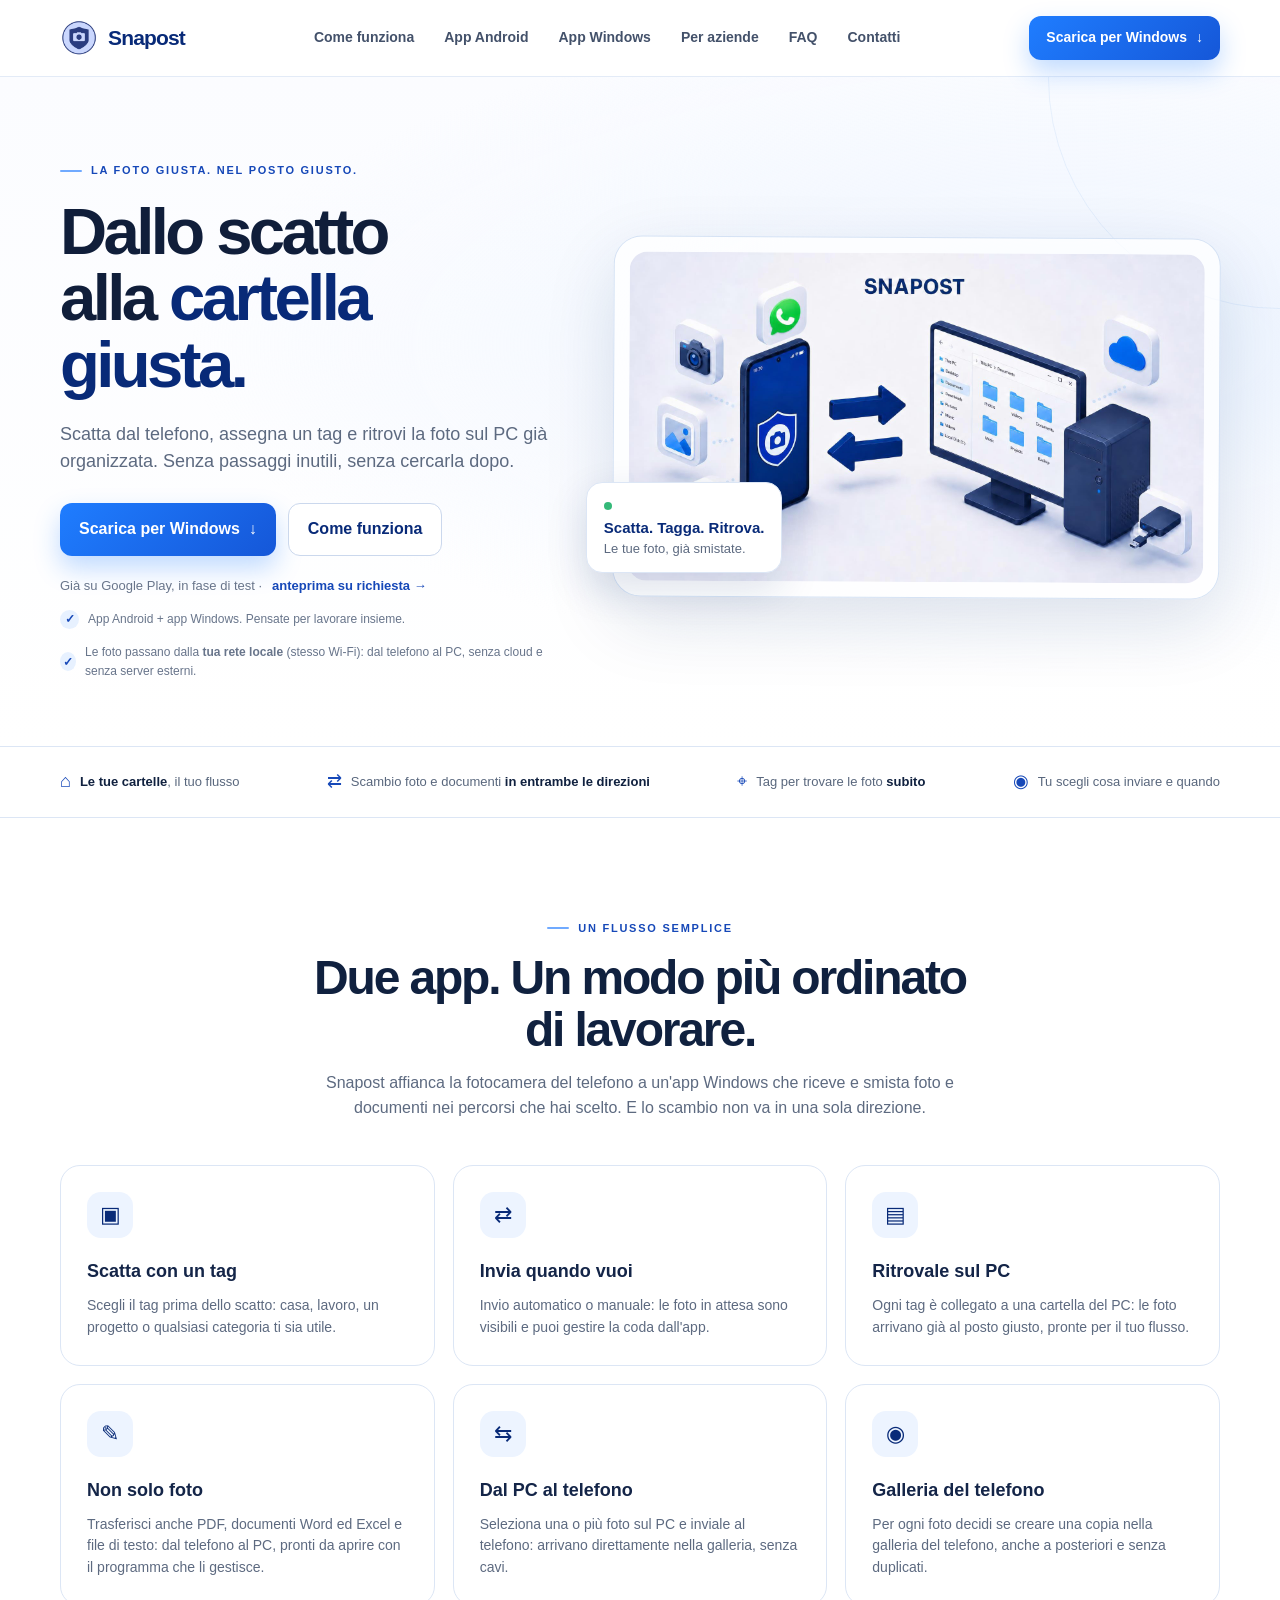
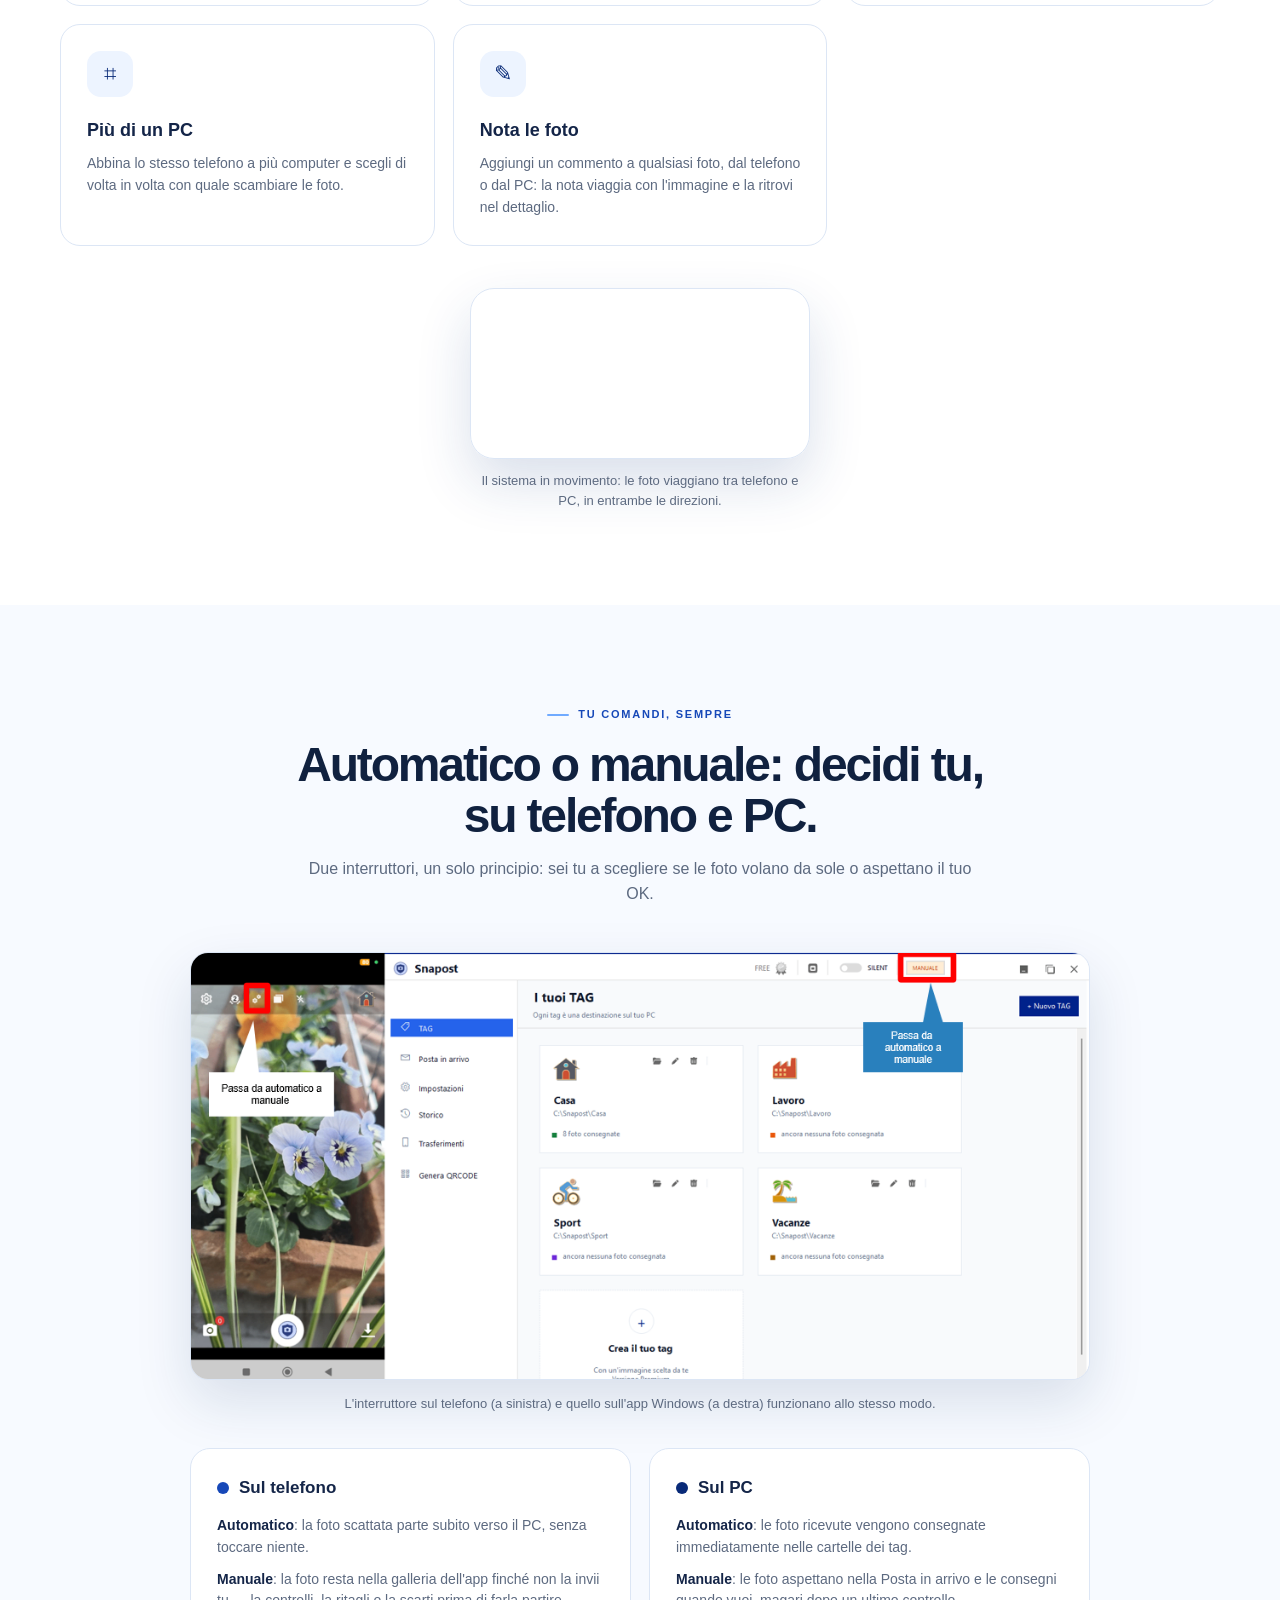
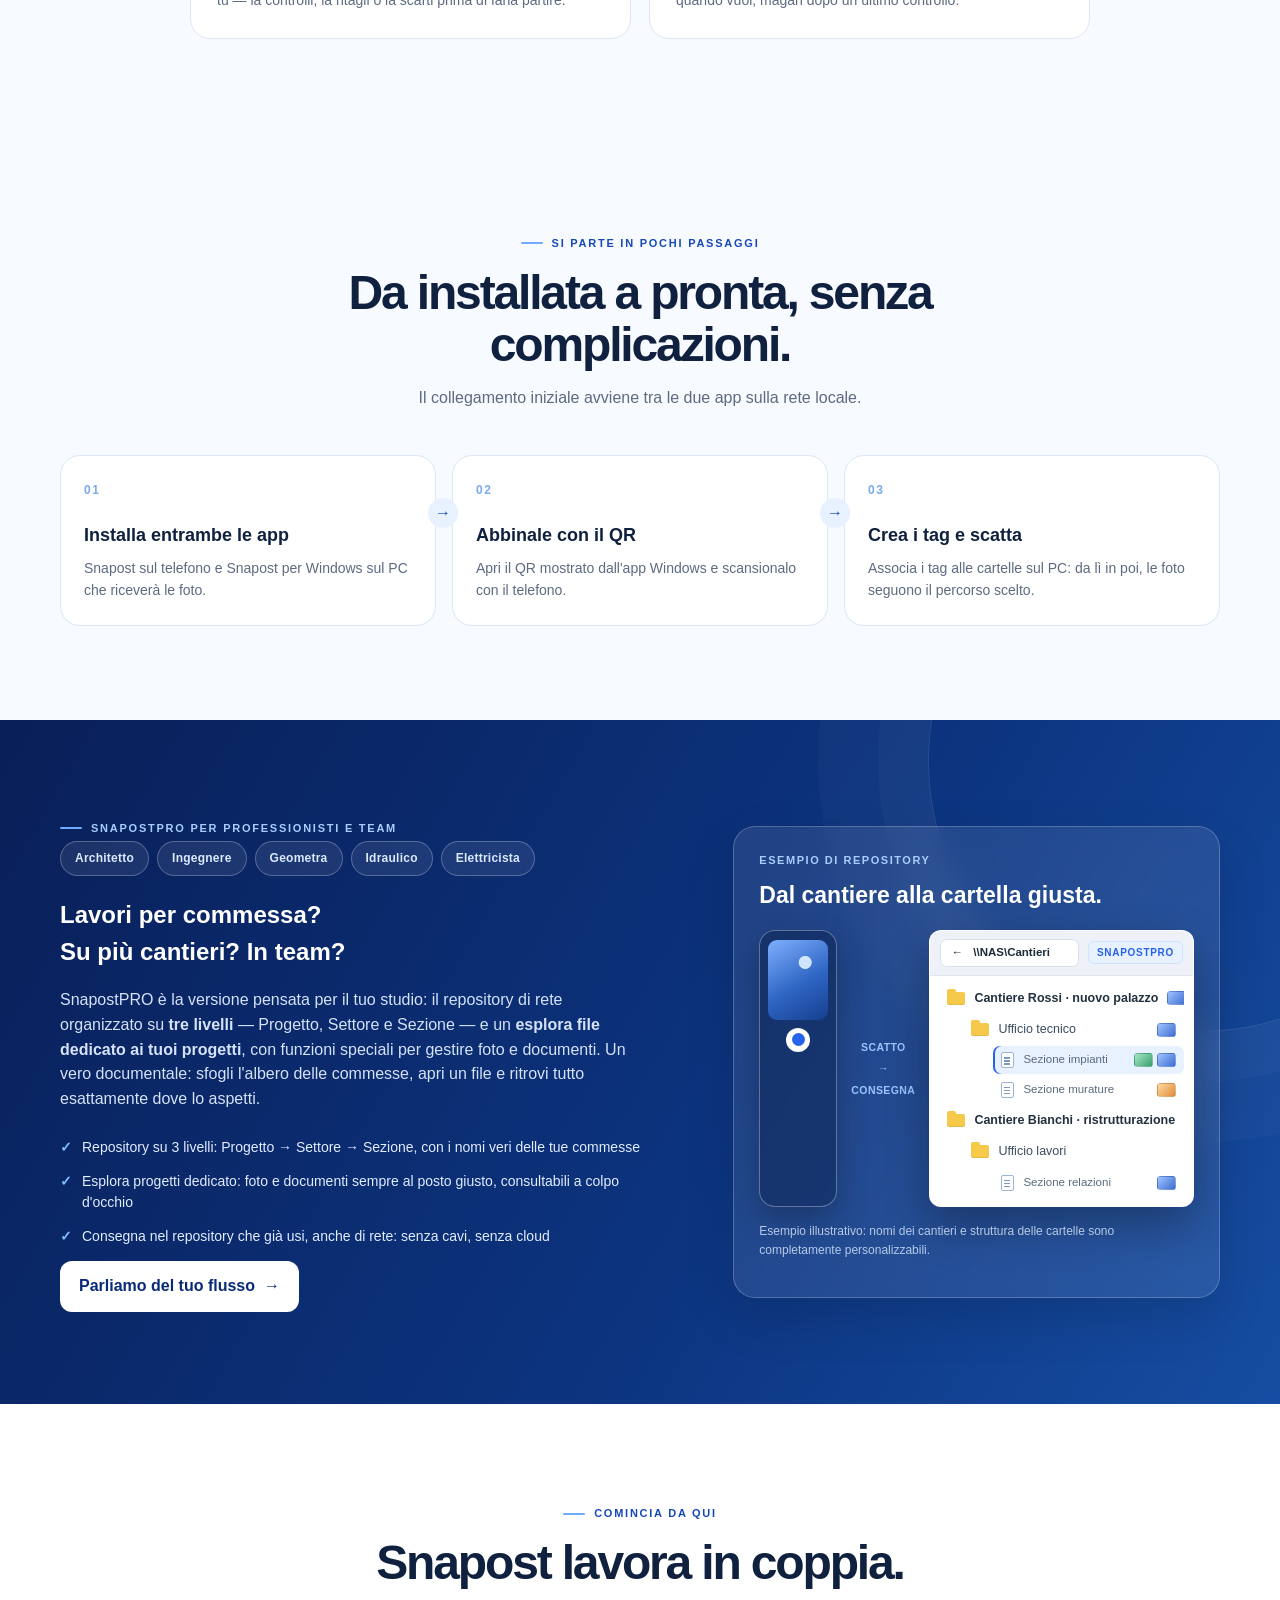
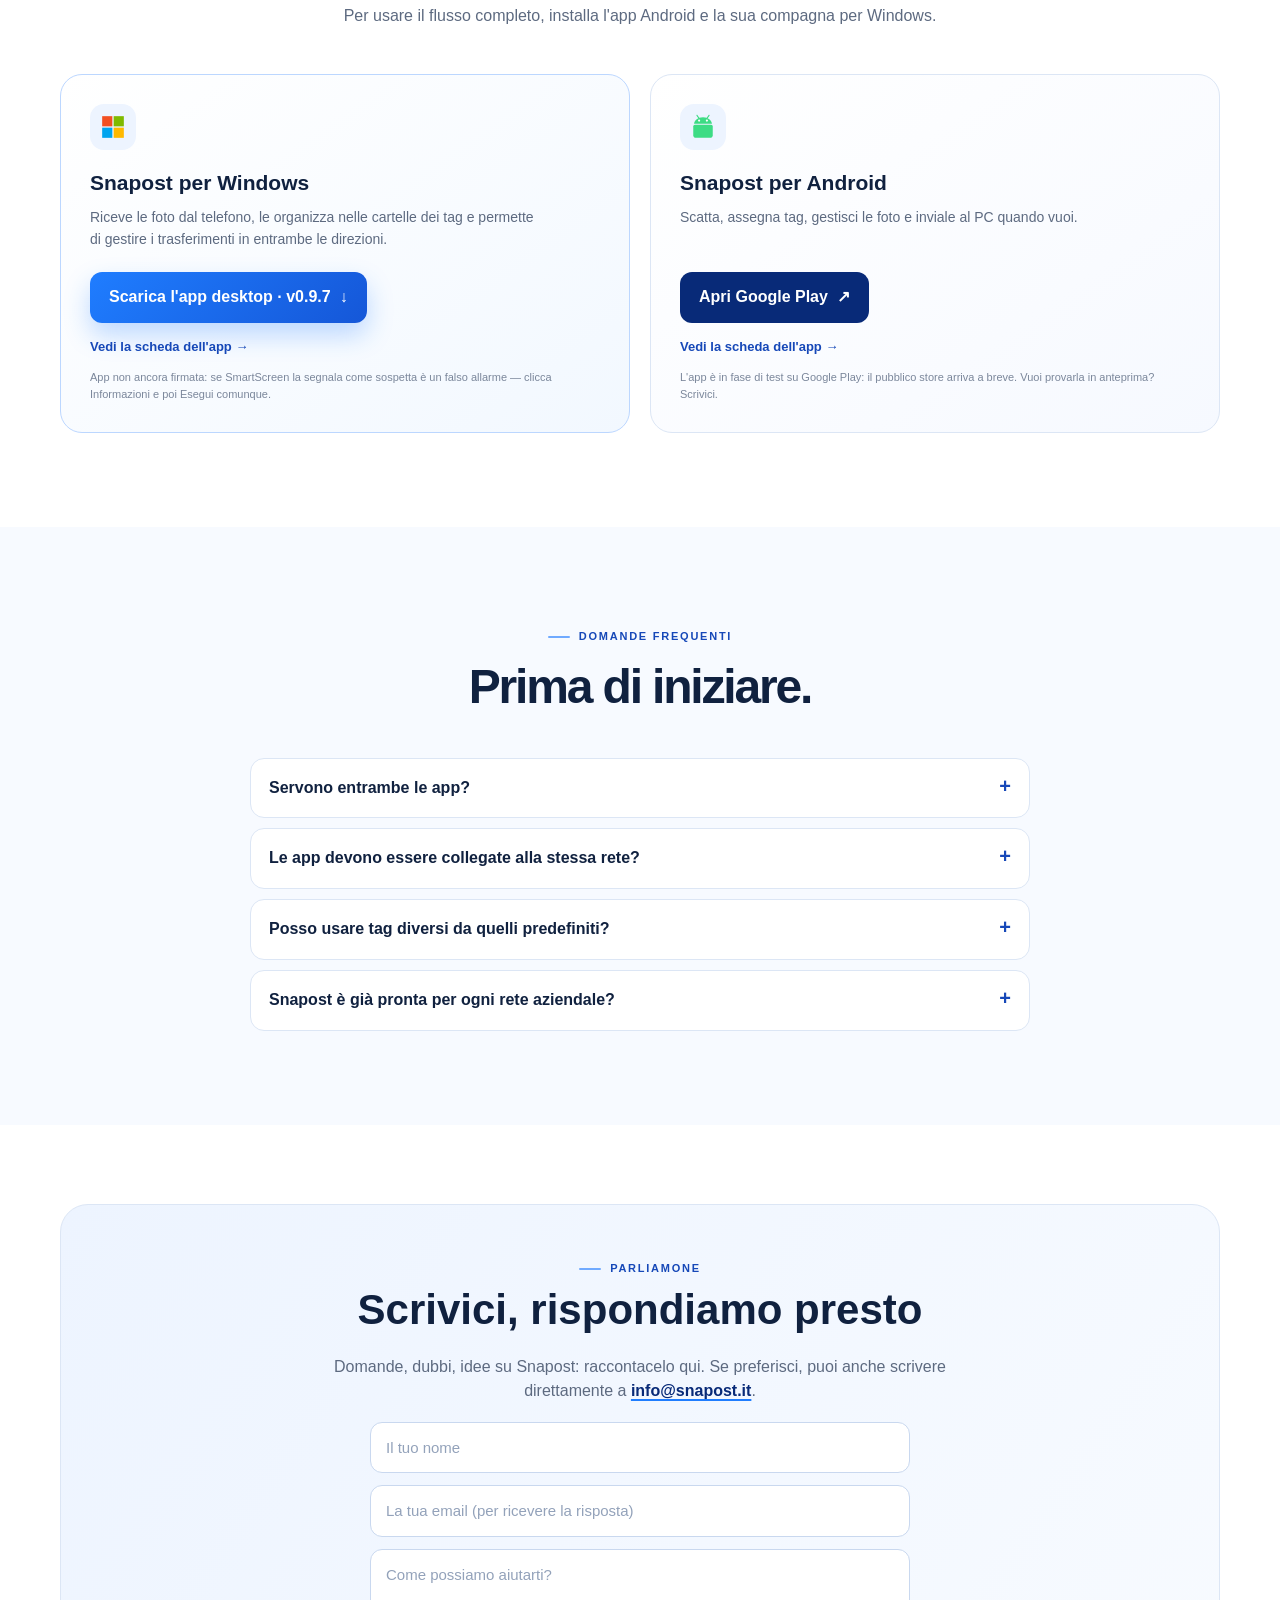
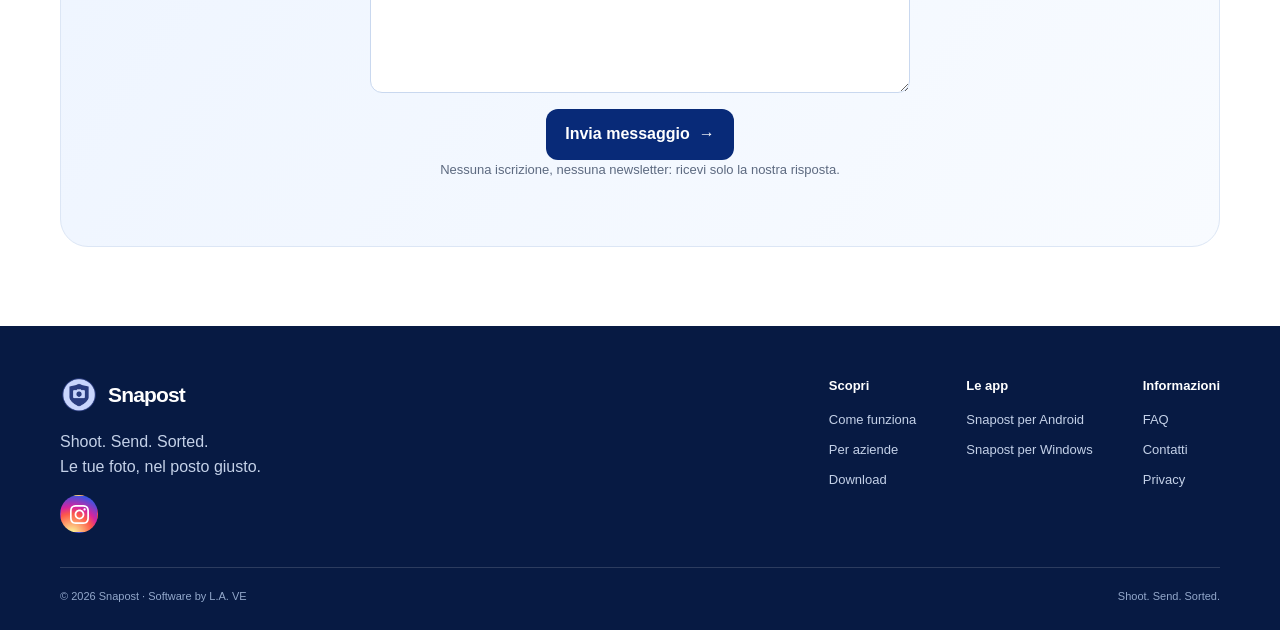
==== index.html @ 57bec5d4 "Icona Instagram con gradiente ufficiale" ====
<!doctype html>
<html lang="it">
<head>
<meta charset="utf-8">
<meta name="viewport" content="width=device-width, initial-scale=1">
<meta name="theme-color" content="#f8faff">
<meta name="description" content="Snapost: scatta dal telefono, assegna un tag e ritrovi foto e documenti sul PC già organizzati nella cartella giusta. App Android + app Windows.">
<title>Snapost — Dallo scatto alla cartella giusta</title>
<link rel="icon" href="assets/snaposticona.png">
<link rel="stylesheet" href="assets/stile.css">
</head>
<body>
<header class="topbar">
  <div class="container nav">
    <a class="brand" href="index.html" aria-label="Snapost home"><img src="assets/snaposticona.png" alt=""><span>Snapost</span></a>
    <nav class="navlinks" id="navlinks" aria-label="Navigazione principale">
      <a href="#funziona">Come funziona</a><a href="android.html">App Android</a><a href="windows.html">App Windows</a><a href="#aziende">Per aziende</a><a href="#faq">FAQ</a><a href="#contatti">Contatti</a>
    </nav>
    <a class="nav-cta btn windows" href="#download">Scarica per Windows <span aria-hidden="true">↓</span></a>
    <button class="menu-toggle" id="menuToggle" aria-label="Apri menu" aria-expanded="false">☰</button>
  </div>
</header>
<main>
<section class="hero" id="home">
  <div class="container hero-grid">
    <div class="reveal">
      <div class="eyebrow">La foto giusta. Nel posto giusto.</div>
      <h1>Dallo scatto<br>alla <span>cartella giusta.</span></h1>
      <p class="hero-copy">Scatta dal telefono, assegna un tag e ritrovi la foto sul PC già organizzata. Senza passaggi inutili, senza cercarla dopo.</p>
      <div class="hero-actions">
        <a class="btn windows" href="#download">Scarica per Windows <span aria-hidden="true">↓</span></a>
        <a class="btn secondary" href="#funziona">Come funziona</a>
      </div>
      <div class="hero-store"><span>Già su Google Play, in fase di test ·</span> <a href="#download">anteprima su richiesta →</a></div>
      <div class="hero-note"><span class="check">✓</span> App Android + app Windows. Pensate per lavorare insieme.</div>
      <div class="hero-note"><span class="check">✓</span><span>Le foto passano dalla <strong>tua rete locale</strong> (stesso Wi-Fi): dal telefono al PC, senza cloud e senza server esterni.</span></div>
    </div>
    <div class="hero-art reveal">
      <div class="art-card"><img src="assets/ecosistema.jpg" alt="Snapost collega telefono e PC per organizzare e trasferire le foto"></div>
      <div class="art-float"><span class="tiny-dot"></span><strong>Scatta. Tagga. Ritrova.</strong>Le tue foto, già smistate.</div>
    </div>
  </div>
</section>
<div class="proof"><div class="container proof-row"><div class="proof-item"><span class="proof-icon">⌂</span><span><strong>Le tue cartelle</strong>, il tuo flusso</span></div><div class="proof-item"><span class="proof-icon">⇄</span><span>Scambio foto e documenti <strong>in entrambe le direzioni</strong></span></div><div class="proof-item"><span class="proof-icon">⌖</span><span>Tag per trovare le foto <strong>subito</strong></span></div><div class="proof-item"><span class="proof-icon">◉</span><span>Tu scegli cosa inviare e quando</span></div></div></div>
<section class="section" id="funziona">
  <div class="container">
    <div class="section-head reveal"><div class="eyebrow">Un flusso semplice</div><h2>Due app. Un modo più ordinato di lavorare.</h2><p>Snapost affianca la fotocamera del telefono a un'app Windows che riceve e smista foto e documenti nei percorsi che hai scelto. E lo scambio non va in una sola direzione.</p></div>
    <div class="feature-grid">
      <article class="feature-card reveal"><div class="feature-icon">▣</div><h3>Scatta con un tag</h3><p>Scegli il tag prima dello scatto: casa, lavoro, un progetto o qualsiasi categoria ti sia utile.</p></article>
      <article class="feature-card reveal"><div class="feature-icon">⇄</div><h3>Invia quando vuoi</h3><p>Invio automatico o manuale: le foto in attesa sono visibili e puoi gestire la coda dall'app.</p></article>
      <article class="feature-card reveal"><div class="feature-icon">▤</div><h3>Ritrovale sul PC</h3><p>Ogni tag è collegato a una cartella del PC: le foto arrivano già al posto giusto, pronte per il tuo flusso.</p></article>
      <article class="feature-card reveal"><div class="feature-icon">✎</div><h3>Non solo foto</h3><p>Trasferisci anche PDF, documenti Word ed Excel e file di testo: dal telefono al PC, pronti da aprire con il programma che li gestisce.</p></article>
      <article class="feature-card reveal"><div class="feature-icon">⇆</div><h3>Dal PC al telefono</h3><p>Seleziona una o più foto sul PC e inviale al telefono: arrivano direttamente nella galleria, senza cavi.</p></article>
      <article class="feature-card reveal"><div class="feature-icon">◉</div><h3>Galleria del telefono</h3><p>Per ogni foto decidi se creare una copia nella galleria del telefono, anche a posteriori e senza duplicati.</p></article>
      <article class="feature-card reveal"><div class="feature-icon">⌗</div><h3>Più di un PC</h3><p>Abbina lo stesso telefono a più computer e scegli di volta in volta con quale scambiare le foto.</p></article>
      <article class="feature-card reveal"><div class="feature-icon">✎</div><h3>Nota le foto</h3><p>Aggiungi un commento a qualsiasi foto, dal telefono o dal PC: la nota viaggia con l'immagine e la ritrovi nel dettaglio.</p></article>
    </div>
    <figure class="eco-demo reveal">
      <video src="assets/snapost-ecosistema-demo.mp4" autoplay muted loop playsinline preload="metadata" aria-label="Il sistema Snapost in movimento: il telefono e i PC si scambiano le foto"></video>
      <figcaption>Il sistema in movimento: le foto viaggiano tra telefono e PC, in entrambe le direzioni.</figcaption>
    </figure>
  </div>
</section>
<section class="section switch-section" id="automatico-manuale">
  <div class="container">
    <div class="section-head reveal"><div class="eyebrow">Tu comandi, sempre</div><h2>Automatico o manuale: decidi tu, su telefono e PC.</h2><p>Due interruttori, un solo principio: sei tu a scegliere se le foto volano da sole o aspettano il tuo OK.</p></div>
    <figure class="switch-shot reveal">
      <img src="assets/switch-auto-manuale.png" alt="Il telefono e l'app Windows di Snapost con evidenziati gli interruttori automatico/manuale" loading="lazy">
      <figcaption>L'interruttore sul telefono (a sinistra) e quello sull'app Windows (a destra) funzionano allo stesso modo.</figcaption>
    </figure>
    <div class="switch-explain">
      <article class="switch-card reveal">
        <h3><span class="switch-dot phone"></span>Sul telefono</h3>
        <p><strong>Automatico</strong>: la foto scattata parte subito verso il PC, senza toccare niente.</p>
        <p><strong>Manuale</strong>: la foto resta nella galleria dell'app finché non la invii tu — la controlli, la ritagli o la scarti prima di farla partire.</p>
      </article>
      <article class="switch-card reveal">
        <h3><span class="switch-dot pc"></span>Sul PC</h3>
        <p><strong>Automatico</strong>: le foto ricevute vengono consegnate immediatamente nelle cartelle dei tag.</p>
        <p><strong>Manuale</strong>: le foto aspettano nella Posta in arrivo e le consegni quando vuoi, magari dopo un ultimo controllo.</p>
      </article>
    </div>
  </div>
</section>
<section class="section steps-section">
  <div class="container">
    <div class="section-head reveal"><div class="eyebrow">Si parte in pochi passaggi</div><h2>Da installata a pronta, senza complicazioni.</h2><p>Il collegamento iniziale avviene tra le due app sulla rete locale.</p></div>
    <div class="steps">
      <article class="step reveal"><h3>Installa entrambe le app</h3><p>Snapost sul telefono e Snapost per Windows sul PC che riceverà le foto.</p></article>
      <article class="step reveal"><h3>Abbinale con il QR</h3><p>Apri il QR mostrato dall'app Windows e scansionalo con il telefono.</p></article>
      <article class="step reveal"><h3>Crea i tag e scatta</h3><p>Associa i tag alle cartelle sul PC: da lì in poi, le foto seguono il percorso scelto.</p></article>
    </div>
  </div>
</section>
<section class="business" id="aziende">
  <div class="container business-grid">
    <div class="reveal">
      <div class="eyebrow">SnapostPRO per professionisti e team</div>
      <div class="prof-chips"><span>Architetto</span><span>Ingegnere</span><span>Geometra</span><span>Idraulico</span><span>Elettricista</span></div>
      <h2>Lavori per commessa?<br>Su più cantieri? In team?</h2>
      <p>SnapostPRO è la versione pensata per il tuo studio: il repository di rete organizzato su <strong>tre livelli</strong> — Progetto, Settore e Sezione — e un <strong>esplora file dedicato ai tuoi progetti</strong>, con funzioni speciali per gestire foto e documenti. Un vero documentale: sfogli l'albero delle commesse, apri un file e ritrovi tutto esattamente dove lo aspetti.</p>
      <ul class="business-points"><li>Repository su 3 livelli: Progetto → Settore → Sezione, con i nomi veri delle tue commesse</li><li>Esplora progetti dedicato: foto e documenti sempre al posto giusto, consultabili a colpo d'occhio</li><li>Consegna nel repository che già usi, anche di rete: senza cavi, senza cloud</li></ul>
      <a class="btn primary" href="#contatti">Parliamo del tuo flusso <span>→</span></a>
    </div>
    <div class="case-card reveal">
      <div class="case-label">Esempio di repository</div><h3>Dal cantiere alla cartella giusta.</h3>
      <div class="team-scene">
        <div class="scene-phone" aria-hidden="true"><div class="scene-shot"></div><div class="scene-snap"></div></div>
        <div class="scene-link" aria-hidden="true"><span>scatto</span>→<span>consegna</span></div>
        <div class="tree">
          <div class="tree-head"><span class="crumb">←&nbsp;&nbsp;<b>\\NAS\Cantieri</b></span><span class="snap-badge">SnapostPRO</span></div>
          <div class="tree-body">
            <div class="tree-row lvl1"><i class="folder"></i>Cantiere Rossi · nuovo palazzo<span class="meta"><i class="thumb"></i><i class="thumb t2"></i></span></div>
            <div class="tree-row lvl2"><i class="folder"></i>Ufficio tecnico<span class="meta"><i class="thumb"></i></span></div>
            <div class="tree-row lvl3 sel"><i class="docfile"></i>Sezione impianti<span class="meta"><i class="thumb t3"></i><i class="thumb"></i></span></div>
            <div class="tree-row lvl3"><i class="docfile"></i>Sezione murature<span class="meta"><i class="thumb t2"></i></span></div>
            <div class="tree-row lvl1"><i class="folder"></i>Cantiere Bianchi · ristrutturazione<span class="meta"><i class="thumb t2"></i></span></div>
            <div class="tree-row lvl2"><i class="folder"></i>Ufficio lavori<span class="meta"></span></div>
            <div class="tree-row lvl3"><i class="docfile"></i>Sezione relazioni<span class="meta"><i class="thumb"></i></span></div>
          </div>
        </div>
      </div>
      <p class="note-small">Esempio illustrativo: nomi dei cantieri e struttura delle cartelle sono completamente personalizzabili.</p>
    </div>
  </div>
</section>
<section class="section" id="download">
  <div class="container">
    <div class="section-head reveal"><div class="eyebrow">Comincia da qui</div><h2>Snapost lavora in coppia.</h2><p>Per usare il flusso completo, installa l'app Android e la sua compagna per Windows.</p></div>
    <div class="download-grid">
      <article class="download-card win reveal"><div class="feature-icon" aria-hidden="true"><svg width="26" height="26" viewBox="0 0 24 24"><rect x="2" y="2" width="9.4" height="9.4" fill="#F25022"/><rect x="12.6" y="2" width="9.4" height="9.4" fill="#7FBA00"/><rect x="2" y="12.6" width="9.4" height="9.4" fill="#00A4EF"/><rect x="12.6" y="12.6" width="9.4" height="9.4" fill="#FFB900"/></svg></div><h3>Snapost per Windows</h3><p>Riceve le foto dal telefono, le organizza nelle cartelle dei tag e permette di gestire i trasferimenti in entrambe le direzioni.</p><a class="btn windows" href="download/Snapost_Setup_0.9.7.exe" download>Scarica l'app desktop · v0.9.7 <span aria-hidden="true">↓</span></a><a class="more-link" href="windows.html">Vedi la scheda dell'app →</a><small>App non ancora firmata: se SmartScreen la segnala come sospetta è un falso allarme — clicca Informazioni e poi Esegui comunque.</small></article>
      <article class="download-card reveal"><div class="feature-icon" aria-hidden="true"><svg width="26" height="26" viewBox="0 0 24 24" fill="#3DDC84"><path d="M7.7 3.9 6 1.6c-.2-.2-.1-.5.1-.7.2-.2.5-.1.7.1l1.8 2.4c1-.3 2.1-.5 3.4-.5s2.4.2 3.4.5L17.2 1c.2-.2.5-.3.7-.1.2.2.3.5.1.7l-1.7 2.3c2.2 1.1 3.7 3 4 5.1H3.7c.3-2.1 1.8-4 4-5.1z"/><circle cx="8.4" cy="6.1" r="1" fill="#fff"/><circle cx="15.6" cy="6.1" r="1" fill="#fff"/><path d="M3 11.5c0-.8.7-1.5 1.5-1.5h15c.8 0 1.5.7 1.5 1.5v8c0 1.4-1.1 2.5-2.5 2.5h-13C4.1 22 3 20.9 3 19.5z"/></svg></div><h3>Snapost per Android</h3><p>Scatta, assegna tag, gestisci le foto e inviale al PC quando vuoi.</p><a class="btn primary" href="android.html#download">Apri Google Play <span aria-hidden="true">↗</span></a><a class="more-link" href="android.html">Vedi la scheda dell'app →</a><small>L'app è in fase di test su Google Play: il pubblico store arriva a breve. Vuoi provarla in anteprima? <a href="mailto:info@snapost.it?subject=Anteprima%20Snapost%20Android">Scrivici</a>.</small></article>
    </div>
  </div>
</section>
<section class="section faq" id="faq">
  <div class="container"><div class="section-head reveal"><div class="eyebrow">Domande frequenti</div><h2>Prima di iniziare.</h2></div>
    <div class="faq-list">
      <details class="faq-item reveal"><summary>Servono entrambe le app?</summary><p>Sì. L'app Windows è il punto di partenza di tutto: è lì che crei i tag, li associ alle cartelle e generi il QR per abbinare il telefono. L'app Android scatta e invia; l'app Windows riceve le foto e le smista nelle cartelle associate ai tag.</p></details>
      <details class="faq-item reveal"><summary>Le app devono essere collegate alla stessa rete?</summary><p>Il collegamento e il trasferimento standard avvengono sulla rete locale. Il PC deve essere acceso e l'app desktop avviata per ricevere le foto.</p></details>
      <details class="faq-item reveal"><summary>Posso usare tag diversi da quelli predefiniti?</summary><p>Sì. I tag rappresentano le categorie e le destinazioni che ti sono utili: crei quelli che vuoi, con nome, icona e cartella a scelta. Snapost è freemium: la versione gratuita include 4 tag; passando a Premium (4,99 €, acquisto unico) ne crei quanti ne vuoi.</p></details>
      <details class="faq-item reveal"><summary>Snapost è già pronta per ogni rete aziendale?</summary><p>La compatibilità dipende dalla configurazione della rete e dalle policy IT: per un uso aziendale conviene verificare prima il contesto e i requisiti. In uscita SnapostPRO, configurabile su NAS per le aziende, con struttura multilivello e un'app di navigazione documentale dedicata.</p></details>
    </div>
  </div>
</section>
<section class="final-cta" id="contatti"><div class="container"><div class="final-box reveal"><div class="eyebrow">Parliamone</div><h2>Scrivici, rispondiamo presto</h2><p>Domande, dubbi, idee su Snapost: raccontacelo qui. Se preferisci, puoi anche scrivere direttamente a <a class="contact-mail-inline" href="mailto:info@snapost.it">info@snapost.it</a>.</p><form class="contact-form" action="https://formspree.io/f/mppwbywd" method="POST"><input type="text" name="nome" placeholder="Il tuo nome" required autocomplete="name"><input type="email" name="email" placeholder="La tua email (per ricevere la risposta)" required autocomplete="email"><textarea name="messaggio" rows="5" placeholder="Come possiamo aiutarti?" required></textarea><input type="hidden" name="_subject" value="Nuovo messaggio dal sito snapost.it"><input type="text" name="_gotcha" class="honeypot" tabindex="-1" autocomplete="off" aria-hidden="true"><button class="btn primary" type="submit">Invia messaggio <span>→</span></button></form><p class="form-note">Nessuna iscrizione, nessuna newsletter: ricevi solo la nostra risposta.</p></div></div></section>
</main>
<footer class="footer"><div class="container"><div class="footer-top"><div><a class="brand footer-brand" href="index.html"><img src="assets/snaposticona.png" alt=""><span>Snapost</span></a><p>Shoot. Send. Sorted.<br>Le tue foto, nel posto giusto.</p><div class="footer-social"><a class="ig" href="https://instagram.com/snapost.official" target="_blank" rel="noopener" aria-label="Instagram di Snapost"><svg viewBox="0 0 24 24" aria-hidden="true"><path d="M12 0C8.74 0 8.333.015 7.053.072 5.775.132 4.905.333 4.14.63c-.789.306-1.459.717-2.126 1.384S.935 3.35.63 4.14C.333 4.905.131 5.775.072 7.053.012 8.333 0 8.74 0 12s.015 3.667.072 4.947c.06 1.277.261 2.148.558 2.913.306.788.717 1.459 1.384 2.126.667.666 1.336 1.079 2.126 1.384.766.296 1.636.499 2.913.558C8.333 23.988 8.74 24 12 24s3.667-.015 4.947-.072c1.277-.06 2.148-.262 2.913-.558.788-.306 1.459-.718 2.126-1.384.666-.667 1.079-1.335 1.384-2.126.296-.765.499-1.636.558-2.913.06-1.28.072-1.687.072-4.947s-.015-3.667-.072-4.947c-.06-1.277-.262-2.149-.558-2.913-.306-.789-.718-1.459-1.384-2.126C21.319 1.347 20.651.935 19.86.63c-.765-.297-1.636-.499-2.913-.558C15.667.012 15.26 0 12 0zm0 2.16c3.203 0 3.585.016 4.85.071 1.17.055 1.805.249 2.227.415.562.217.96.477 1.382.896.419.42.679.819.896 1.381.164.422.36 1.057.413 2.227.057 1.266.07 1.646.07 4.85s-.015 3.585-.074 4.85c-.061 1.17-.256 1.805-.421 2.227-.224.562-.479.96-.899 1.382-.419.419-.824.679-1.38.896-.42.164-1.065.36-2.235.413-1.274.057-1.649.07-4.859.07-3.211 0-3.586-.015-4.859-.074-1.171-.061-1.816-.256-2.236-.421-.569-.224-.96-.479-1.379-.899-.421-.419-.69-.824-.9-1.38-.165-.42-.359-1.065-.42-2.235-.045-1.26-.061-1.649-.061-4.844 0-3.196.016-3.586.061-4.861.061-1.17.255-1.814.42-2.234.21-.57.479-.96.9-1.381.419-.419.81-.689 1.379-.898.42-.166 1.051-.361 2.221-.421 1.275-.045 1.65-.06 4.859-.06l.045.03zm0 3.678c-3.405 0-6.162 2.76-6.162 6.162 0 3.405 2.76 6.162 6.162 6.162 3.405 0 6.162-2.76 6.162-6.162 0-3.405-2.76-6.162-6.162-6.162zM12 16c-2.21 0-4-1.79-4-4s1.79-4 4-4 4 1.79 4 4-1.79 4-4 4zm7.846-10.405c0 .795-.646 1.44-1.44 1.44-.795 0-1.44-.646-1.44-1.44 0-.794.646-1.439 1.44-1.439.793-.001 1.44.645 1.44 1.439z"/></svg></a></div></div><div class="footer-links"><div class="footer-col"><strong>Scopri</strong><a href="#funziona">Come funziona</a><a href="#aziende">Per aziende</a><a href="#download">Download</a></div><div class="footer-col"><strong>Le app</strong><a href="android.html">Snapost per Android</a><a href="windows.html">Snapost per Windows</a></div><div class="footer-col"><strong>Informazioni</strong><a href="#faq">FAQ</a><a href="#contatti">Contatti</a><a href="privacy.html">Privacy</a></div></div></div><div class="footer-bottom"><span>© 2026 Snapost · Software by L.A. VE</span><span>Shoot. Send. Sorted.</span></div></div></footer>
<script src="assets/sito.js"></script>
</body>
</html>
---- assets/stile.css ----
:root{--navy:#082a78;--blue:#1648b8;--azure:#1f7dff;--ink:#10213f;--muted:#5d6a80;--pale:#edf4ff;--line:#dce6f5;--white:#fff;--accent:#65a8ff;--shadow:0 24px 70px rgba(14,43,103,.13);--radius:24px}
*{box-sizing:border-box}html{scroll-behavior:smooth;scroll-padding-top:88px}body{margin:0;background:#fff;color:var(--ink);font-family:Inter,"Segoe UI",Arial,sans-serif;line-height:1.55}a{color:inherit;text-decoration:none}button{font:inherit}.container{width:min(1160px,calc(100% - 48px));margin:auto}
/* ---- barra di navigazione ---- */
.topbar{position:sticky;top:0;z-index:20;background:rgba(255,255,255,.9);backdrop-filter:blur(18px);border-bottom:1px solid rgba(220,230,245,.8)}.nav{height:76px;display:flex;align-items:center;justify-content:space-between;gap:25px}.brand{display:flex;align-items:center;gap:10px;font-size:21px;font-weight:800;letter-spacing:-.04em;color:var(--navy)}.brand img{width:38px;height:38px;object-fit:contain}.navlinks{display:flex;align-items:center;gap:30px;color:#43516a;font-size:14px;font-weight:600}.navlinks a:hover{color:var(--blue)}.navlinks a.active{color:var(--blue)}
/* ---- bottoni ---- */
.nav-cta,.btn{border:0;border-radius:12px;background:var(--navy);color:white;font-weight:700;padding:13px 19px;display:inline-flex;align-items:center;justify-content:center;gap:9px;transition:transform .2s,background .2s,box-shadow .2s;cursor:pointer}.nav-cta{font-size:14px;padding:11px 17px}.nav-cta:hover,.btn.primary:hover{background:#123fa4;transform:translateY(-2px);box-shadow:0 12px 26px rgba(8,42,120,.2)}.btn.windows{background:linear-gradient(135deg,#1f7dff,#1557d8);box-shadow:0 12px 26px rgba(31,125,255,.28)}.btn.windows:hover{background:linear-gradient(135deg,#3a8dff,#1961e2);transform:translateY(-2px);box-shadow:0 16px 32px rgba(31,125,255,.38)}.btn.secondary{background:#fff;color:var(--navy);border:1px solid #cbd8ed}.btn.secondary:hover{background:var(--pale);transform:translateY(-2px)}.menu-toggle{display:none;border:1px solid var(--line);background:white;color:var(--navy);border-radius:10px;padding:9px 12px}
/* ---- home: hero ---- */
.hero{position:relative;overflow:hidden;padding:78px 0 66px;background:radial-gradient(ellipse at 83% 40%,#e9f2ff 0,rgba(237,244,255,.5) 28%,transparent 58%),linear-gradient(180deg,#fbfcff 0%,#fff 100%)}.hero:before{content:"";position:absolute;width:460px;height:460px;border:1px solid rgba(85,143,225,.1);border-radius:50%;right:-230px;top:-230px}.hero-grid{position:relative;display:grid;grid-template-columns:.91fr 1.09fr;align-items:center;gap:46px}.eyebrow{display:inline-flex;align-items:center;gap:9px;color:var(--blue);font-size:11px;letter-spacing:.16em;font-weight:800;text-transform:uppercase}.eyebrow:before{content:"";width:22px;height:2px;background:#70aaff;border-radius:2px}.hero h1{font-size:clamp(42px,5.1vw,68px);line-height:1.02;letter-spacing:-.055em;margin:19px 0 22px;color:#101e3a;font-weight:760}.hero h1 span{color:var(--navy)}.hero-copy{font-size:18px;color:var(--muted);max-width:520px;margin:0 0 27px}.hero-actions{display:flex;gap:12px;flex-wrap:wrap}.hero-store{display:flex;align-items:center;gap:10px;margin-top:20px;color:#68758b;font-size:13px}.hero-store a{color:var(--blue);font-weight:700}.hero-store a:hover{text-decoration:underline}.hero-note{display:flex;align-items:center;gap:9px;margin-top:14px;color:#68758b;font-size:12px}.check{display:grid;place-items:center;width:19px;height:19px;border-radius:50%;background:#e7f1ff;color:var(--blue);font-size:12px;font-weight:900}.hero-art{position:relative}.art-card{background:rgba(255,255,255,.74);border:1px solid rgba(206,221,243,.85);border-radius:28px;padding:15px;box-shadow:var(--shadow);transform:rotate(.3deg)}.art-card img{width:100%;display:block;border-radius:18px}.art-float{position:absolute;left:-27px;bottom:25px;background:#fff;border:1px solid var(--line);border-radius:16px;padding:13px 17px;box-shadow:0 15px 40px rgba(14,43,103,.14);font-size:13px;color:var(--muted);animation:float 5s ease-in-out infinite}.art-float strong{display:block;color:var(--navy);font-size:15px}.tiny-dot{display:inline-block;width:8px;height:8px;background:#35b979;border-radius:50%;margin-right:7px}
/* ---- home: barra prova ---- */
.proof{border-top:1px solid var(--line);border-bottom:1px solid var(--line);background:#fff}.proof-row{display:flex;justify-content:space-between;align-items:center;gap:20px;padding:21px 0;color:#59677d;font-size:13px}.proof-row strong{color:var(--ink)}.proof-item{display:flex;align-items:center;gap:9px}.proof-icon{font-size:18px;color:var(--blue)}
/* ---- sezioni ---- */
.section{padding:94px 0}.section-head{max-width:690px;margin:0 auto 45px;text-align:center}.section-head .eyebrow{justify-content:center}.section h2{font-size:clamp(32px,4vw,48px);letter-spacing:-.045em;line-height:1.08;margin:15px 0;color:#10213f}.section-head p{font-size:16px;color:var(--muted);margin:0}
/* ---- card funzioni ---- */
.feature-grid{display:grid;grid-template-columns:repeat(3,1fr);gap:18px}.feature-card{border:1px solid var(--line);border-radius:20px;padding:26px;background:#fff;transition:transform .25s,box-shadow .25s,border-color .25s}.feature-card:hover{transform:translateY(-5px);border-color:#b9d1f3;box-shadow:0 20px 44px rgba(24,65,132,.09)}.feature-icon{width:46px;height:46px;border-radius:14px;background:#edf4ff;color:var(--navy);display:grid;place-items:center;font-size:22px;margin-bottom:20px}.feature-card h3{font-size:18px;margin:0 0 9px;color:#142548}.feature-card p{color:var(--muted);font-size:14px;margin:0}.eco-demo{max-width:340px;margin:42px auto 0;text-align:center}.eco-demo video{width:100%;border-radius:24px;display:block;box-shadow:0 24px 54px rgba(24,65,132,.16);border:1px solid var(--line)}.eco-demo figcaption{font-size:13px;color:var(--muted);margin-top:12px}
/* ---- passi ---- */
.steps-section{background:#f7faff}.steps{display:grid;grid-template-columns:repeat(3,1fr);gap:16px;counter-reset:step}.step{position:relative;padding:25px 23px 24px;background:white;border:1px solid var(--line);border-radius:20px;counter-increment:step}.step:before{content:"0" counter(step);display:block;color:#7aabed;font-weight:800;font-size:12px;letter-spacing:.12em;margin-bottom:22px}.step h3{font-size:18px;margin:0 0 8px}.step p{margin:0;color:var(--muted);font-size:14px}.step:not(:last-child):after{content:"→";position:absolute;right:-23px;top:42px;z-index:2;width:30px;height:30px;display:grid;place-items:center;background:#e8f1ff;color:var(--blue);border-radius:50%;font-weight:800}
/* ---- aziende ---- */
.business{padding:92px 0;background:linear-gradient(120deg,#091f58 0%,#0c347f 58%,#164da2 100%);color:white;position:relative;overflow:hidden}.business:after{content:"";position:absolute;width:540px;height:540px;right:-190px;top:-230px;border:1px solid rgba(255,255,255,.12);border-radius:50%;box-shadow:0 0 0 50px rgba(255,255,255,.025),0 0 0 110px rgba(255,255,255,.025)}.business-grid{position:relative;z-index:1;display:grid;grid-template-columns:1fr .8fr;align-items:center;gap:65px}.business .eyebrow{color:#a8ceff}.business h2{color:white;margin:16px 0 18px}.business p{color:#d5e2f8;font-size:16px;max-width:580px}.business .btn.primary{background:#fff;color:var(--navy);margin-top:13px}.business .btn.primary:hover{background:#eaf2ff}.business-points{display:grid;gap:12px;margin:25px 0 0;padding:0;list-style:none;color:#e2ecff;font-size:14px}.business-points li{display:flex;gap:10px}.business-points li:before{content:"✓";color:#80bdff;font-weight:900}.case-card{padding:25px;border:1px solid rgba(255,255,255,.22);background:rgba(255,255,255,.09);backdrop-filter:blur(12px);border-radius:22px;box-shadow:0 20px 50px rgba(0,0,0,.13)}.case-label{font-size:11px;letter-spacing:.14em;color:#a8ceff;font-weight:800;text-transform:uppercase}.case-card h3{font-size:23px;line-height:1.2;margin:13px 0 20px}.flow{display:grid;gap:10px}.flow-row{display:flex;align-items:center;gap:12px;padding:12px;border:1px solid rgba(255,255,255,.13);border-radius:12px;background:rgba(4,21,61,.25);font-size:13px;color:#f1f6ff}.flow-row span{width:29px;height:29px;display:grid;place-items:center;border-radius:9px;background:rgba(111,174,255,.18);color:#b9d9ff;font-weight:800}.flow-arrow{text-align:center;color:#8bbcff;font-size:17px;line-height:.7}.note-small{font-size:12px!important;color:#b7c9e7!important;margin-top:15px!important}
.prof-chips{display:flex;flex-wrap:wrap;gap:8px;margin:4px 0 20px}.prof-chips span{font-size:12px;font-weight:700;letter-spacing:.02em;padding:7px 14px;border-radius:999px;border:1px solid rgba(255,255,255,.25);background:rgba(255,255,255,.08);color:#dbe9ff}
.team-scene{display:flex;gap:14px;align-items:stretch;margin-top:4px}
.scene-phone{flex:none;width:78px;border-radius:16px;border:1.5px solid rgba(255,255,255,.32);background:rgba(4,21,61,.38);padding:9px 8px;display:flex;flex-direction:column;gap:8px;align-items:center;box-shadow:0 12px 30px rgba(0,0,0,.25)}
.scene-shot{width:100%;aspect-ratio:3/4;border-radius:9px;background:radial-gradient(circle at 62% 28%,#cfe4ff 0 9%,transparent 10%),linear-gradient(150deg,#7fb0ff 0%,#2f66c4 55%,#163f8f 100%)}
.scene-snap{width:24px;height:24px;border-radius:50%;background:#fff;display:grid;place-items:center}.scene-snap:after{content:"";width:13px;height:13px;border-radius:50%;background:#2563eb}
.scene-link{flex:none;display:flex;flex-direction:column;align-items:center;justify-content:center;gap:5px;color:#9cc6ff;font-size:10.5px;font-weight:700;letter-spacing:.04em;text-transform:uppercase}
.tree{flex:1;min-width:0;border-radius:12px;background:#fff;border:1px solid rgba(255,255,255,.45);overflow:hidden;box-shadow:0 18px 44px rgba(0,0,0,.3);color:#22303f}
.tree-head{display:flex;align-items:center;gap:9px;padding:8px 10px;font-size:11.5px;color:#5b6b7f;background:#eef2f8;border-bottom:1px solid #dfe6f0}
.tree-head .crumb{display:flex;align-items:center;gap:4px;flex:1;min-width:0;background:#fff;border:1px solid #d8e0ec;border-radius:7px;padding:4px 10px;font-weight:600;color:#1c2b3a;overflow:hidden;white-space:nowrap}
.tree-head .snap-badge{color:#2563eb;font-weight:800;font-size:10px;letter-spacing:.07em;text-transform:uppercase;background:#e8f1ff;border:1px solid #cfe2ff;border-radius:6px;padding:3px 8px}
.tree-body{padding:8px 9px 10px;display:grid;gap:2px}
.tree-row{display:flex;align-items:center;gap:9px;font-size:12.5px;color:#22303f;padding:5px 8px;border-radius:7px;white-space:nowrap;overflow:hidden}
.tree-row .meta{margin-left:auto;display:flex;gap:4px}
.lvl1{font-weight:700}.lvl2{margin-left:24px;position:relative;color:#3c4c5f}.lvl2:before{content:"";position:absolute;left:-13px;top:50%;width:9px;height:1.5px;background:#c3cedd}.lvl3{margin-left:54px;position:relative;color:#5a6a7e;font-size:11.5px}.lvl3:before{content:"";position:absolute;left:-13px;top:50%;width:9px;height:1.5px;background:#c3cedd}
.tree-row.sel{background:#e8f1ff;box-shadow:inset 2px 0 0 #2563eb}
.folder{width:18px;height:13px;flex:none;position:relative;background:#f7c94b;border-radius:2px;box-shadow:inset 0 -1px 0 rgba(0,0,0,.08)}.folder:before{content:"";position:absolute;left:0;top:-3px;width:9px;height:4px;background:#f7c94b;border-radius:2px 2px 0 0}.docfile{width:13px;height:16px;flex:none;background:#fff;border:1.5px solid #9db4d2;border-radius:2px;position:relative}.docfile:before{content:"";position:absolute;left:2px;top:4px;width:6px;height:1.5px;background:#7d9ac2;box-shadow:0 3px 0 #7d9ac2,0 6px 0 #7d9ac2}
.avatar{width:21px;height:21px;flex:none;border-radius:50%;display:grid;place-items:center;font-size:8.5px;font-weight:800;color:#fff;font-style:normal;box-shadow:inset 0 -1px 0 rgba(0,0,0,.15)}
.av-a{background:#4f8ef7}.av-b{background:#34c98e}.av-c{background:#f09b4d}
.thumb{width:19px;height:14px;border-radius:3.5px;flex:none;border:1px solid rgba(28,43,58,.12);background:linear-gradient(135deg,#9fc3ff,#3e6fd0)}.thumb.t2{background:linear-gradient(135deg,#ffd9a0,#e08b3a)}.thumb.t3{background:linear-gradient(135deg,#a8e6c9,#3aa06d)}
@media(max-width:720px){.team-scene{flex-direction:column}.scene-phone{flex-direction:row;width:100%;justify-content:space-between}.scene-shot{width:56px;aspect-ratio:4/3}.scene-link{flex-direction:row}.tree{width:100%}.tree-row{white-space:normal}}
/* ---- download ---- */
.download-grid{display:grid;grid-template-columns:1fr 1fr;gap:20px}.download-card{border-radius:22px;padding:29px;border:1px solid var(--line);background:linear-gradient(145deg,#fff,#f6f9ff);display:flex;flex-direction:column;align-items:flex-start}.download-card.win{border-color:#bcd7ff;background:linear-gradient(145deg,#fff,#f2f8ff)}.download-card .feature-icon{margin-bottom:17px}.download-card h3{font-size:21px;margin:0 0 8px}.download-card p{font-size:14px;color:var(--muted);margin:0 0 21px;max-width:450px}.download-card .btn{margin-top:auto}.download-card small{margin-top:12px;color:#7b879b;font-size:11px}.more-link{margin-top:14px;font-size:13px;font-weight:700;color:var(--blue)}.more-link:hover{text-decoration:underline}
/* ---- FAQ ---- */
.faq{background:#f7faff}.faq-list{max-width:780px;margin:auto;display:grid;gap:10px}.faq-item{border:1px solid var(--line);background:white;border-radius:14px;padding:0 18px}.faq-item summary{cursor:pointer;list-style:none;font-weight:700;padding:17px 28px 17px 0;position:relative}.faq-item summary::-webkit-details-marker{display:none}.faq-item summary:after{content:"+";position:absolute;right:0;color:var(--blue);font-size:20px;top:12px}.faq-item[open] summary:after{content:"−"}.faq-item p{color:var(--muted);font-size:14px;margin:0;padding:0 0 17px}
/* ---- CTA finale ---- */
.final-cta{padding:79px 0;text-align:center;background:white}.final-box{border-radius:28px;padding:48px 30px;background:linear-gradient(125deg,#edf4ff,#f8fbff);border:1px solid var(--line)}.final-box h2{margin:0 0 12px;font-size:clamp(29px,4vw,42px)}.final-box p{color:var(--muted);margin:0 auto 18px;max-width:620px}.contact-email{margin-bottom:22px}.contact-email-label{display:block;color:var(--muted);font-size:12px;text-transform:uppercase;letter-spacing:.08em;margin-bottom:6px}.contact-email a{color:var(--navy);font-weight:750;font-size:19px;text-decoration:underline;text-decoration-color:var(--blue);text-decoration-thickness:2px;text-underline-offset:4px}.contact-email a:hover{color:var(--blue)}
/* ---- form contatti (Formspree) ---- */
.contact-mail-inline{color:var(--navy);font-weight:750;text-decoration:underline;text-decoration-color:var(--azure);text-decoration-thickness:2px;text-underline-offset:3px}.contact-mail-inline:hover{color:var(--blue)}
.contact-form{max-width:540px;margin:6px auto 0;display:grid;gap:12px;text-align:left}
.contact-form input,.contact-form textarea{width:100%;border:1px solid #c9d8ef;border-radius:12px;padding:13px 15px;font:inherit;font-size:15px;color:var(--ink);background:#fff;transition:border-color .2s,box-shadow .2s}
.contact-form input::placeholder,.contact-form textarea::placeholder{color:#93a2ba}
.contact-form input:focus,.contact-form textarea:focus{outline:none;border-color:var(--azure);box-shadow:0 0 0 3px rgba(31,125,255,.14)}
.contact-form textarea{resize:vertical;min-height:120px}
.contact-form .btn{justify-self:center;margin-top:4px}
.contact-form .honeypot{position:absolute!important;left:-9999px;width:1px;height:1px;opacity:0}
.form-note{margin:16px auto 0;font-size:13px;color:var(--muted)}
.form-status{border-radius:14px;padding:18px 20px;font-size:15px;margin:6px auto 0;max-width:540px;text-align:left}
.form-status.ok{border:1px solid #b5e0c3;background:#eefaf1;color:#1c6b38}
.form-status.err{border:1px solid #f0c5c5;background:#fdf0f0;color:#9c3131}
/* ---- footer ---- */
.footer{background:#071a43;color:#c4d1e8;padding:50px 0 24px}.footer-top{display:flex;justify-content:space-between;gap:30px;padding-bottom:34px;border-bottom:1px solid rgba(255,255,255,.15)}.footer-brand{color:white}.footer-brand p{max-width:300px;font-size:13px;color:#aabbd9}.footer-links{display:flex;gap:50px}.footer-col{display:grid;align-content:start;gap:10px;font-size:13px}.footer-col strong{color:#fff;margin-bottom:4px}.footer-col a:hover{color:#fff}.footer-social{display:flex;gap:10px;margin-top:16px}.footer-social a{display:inline-flex;align-items:center;justify-content:center;width:38px;height:38px;border-radius:50%;background:rgba(255,255,255,.07);border:1px solid rgba(255,255,255,.18);color:#c4d1e8;transition:background .2s ease,color .2s ease,border-color .2s ease}.footer-social a:hover{background:#fff;border-color:#fff;color:#071a43}.footer-social a.ig{background:radial-gradient(circle at 30% 107%,#fdf497 0%,#fdf497 5%,#fd5949 45%,#d6249f 60%,#285aeb 90%);border-color:transparent;color:#fff}.footer-social a.ig:hover{background:radial-gradient(circle at 30% 107%,#fdf497 0%,#fdf497 5%,#fd5949 45%,#d6249f 60%,#285aeb 90%);border-color:transparent;color:#fff;transform:scale(1.08)}.footer-social svg{width:19px;height:19px;fill:currentColor}.footer-bottom{display:flex;justify-content:space-between;gap:15px;padding-top:20px;font-size:11px;color:#93a8cb}
/* ---- PAGINE APP: hero specifico ---- */
.page-hero{padding:66px 0 54px;background:radial-gradient(ellipse at 80% 30%,#e9f2ff 0,rgba(237,244,255,.45) 30%,transparent 60%),linear-gradient(180deg,#fbfcff,#fff)}.page-hero-grid{display:grid;grid-template-columns:1fr .8fr;gap:46px;align-items:center}.app-badge{display:inline-flex;align-items:center;gap:8px;background:#eef5ff;border:1px solid #cfe0f7;color:var(--blue);border-radius:999px;padding:7px 14px;font-size:11px;font-weight:800;letter-spacing:.12em;text-transform:uppercase}.page-hero h1{font-size:clamp(36px,4.6vw,58px);letter-spacing:-.05em;line-height:1.05;margin:18px 0 18px;color:#101e3a;font-weight:760}.page-hero p{font-size:17px;color:var(--muted);max-width:540px;margin:0 0 8px}.cta-row{display:flex;gap:12px;flex-wrap:wrap;margin-top:26px}
/* ---- PAGINE APP: galleria screenshot ---- */
.gallery{display:grid;grid-template-columns:repeat(3,1fr);gap:18px}.gallery.narrow{grid-template-columns:repeat(2,1fr);max-width:860px;margin:0 auto}.shot{border:1px solid var(--line);border-radius:18px;padding:12px;background:#fff;transition:transform .25s,box-shadow .25s}.shot:hover{transform:translateY(-4px);box-shadow:0 16px 36px rgba(24,65,132,.1)}.shot>a{display:block;border-radius:12px;overflow:hidden}.shot>a:focus-visible{outline:2px solid var(--azure);outline-offset:3px}.shot img{width:100%;display:block;border-radius:12px}.shot.desktop img{aspect-ratio:16/10;object-fit:contain;background:#f7f9fc}.shot.phone img{aspect-ratio:9/19;object-fit:cover;background:#f7f9fc}.shot .ph{border-radius:12px;background:linear-gradient(145deg,#f4f8ff,#e9f1fd);border:1.5px dashed #b9cdf0;display:grid;place-items:center;color:#7d94bd;font-size:12px;font-weight:700;text-align:center;padding:16px}.shot.phone .ph{aspect-ratio:9/17}.shot.desktop .ph{aspect-ratio:16/10}.shot figcaption{margin-top:10px;font-size:13px;color:var(--muted);text-align:center}
/* ---- PAGINE APP: video ---- */
.video-slot{max-width:860px;margin:0 auto}.video-slot.vertical{max-width:390px}.video-slot.vertical iframe{aspect-ratio:9/16}.video-slot .ph{aspect-ratio:16/9;border-radius:18px;background:linear-gradient(145deg,#0d2f6e,#164da2);border:1.5px dashed rgba(255,255,255,.35);display:grid;place-items:center;color:#dbe9ff;text-align:center;font-weight:700;font-size:15px}.video-slot video{width:100%;border-radius:18px;display:block;box-shadow:var(--shadow)}.video-slot iframe{width:100%;aspect-ratio:16/9;border:0;border-radius:18px;display:block;box-shadow:var(--shadow)}
/* ---- switch auto/manuale ---- */
.switch-section{background:#f7faff}.switch-shot{max-width:900px;margin:0 auto}.switch-shot img{width:100%;border-radius:18px;border:1px solid var(--line);box-shadow:0 22px 55px rgba(18,45,90,.13);display:block;background:#fff}.switch-shot figcaption{text-align:center;color:var(--muted);font-size:13px;margin-top:14px}.switch-explain{display:grid;grid-template-columns:1fr 1fr;gap:18px;max-width:900px;margin:34px auto 0}.switch-card{border:1px solid var(--line);border-radius:20px;padding:26px;background:#fff}.switch-card h3{display:flex;align-items:center;gap:10px;font-size:17px;margin:0 0 14px;color:#142548}.switch-card p{color:var(--muted);font-size:14px;margin:0 0 10px}.switch-card p:last-child{margin:0}.switch-card strong{color:#142548}.switch-dot{width:12px;height:12px;border-radius:50%;display:inline-block;flex:0 0 auto}.switch-dot.phone{background:var(--blue)}.switch-dot.pc{background:var(--navy)}@media(max-width:900px){.switch-explain{grid-template-columns:1fr}}
/* ---- PAGINA PRIVACY ---- */
.legal-hero{padding:56px 0 44px}.legal-hero h1{font-size:clamp(34px,4.2vw,52px)}.legal-hero p{font-size:16px}.legal-updated{margin-top:16px;font-size:12px;color:#8290a6}.legal-section{padding:26px 0 80px}.legal-body{max-width:760px;display:grid;gap:14px}.legal-body>div{border:1px solid var(--line);border-radius:18px;background:#fff;padding:26px 28px}.legal-body h2{font-size:21px;letter-spacing:-.03em;margin:0 0 12px;color:#142548}.legal-body p{color:var(--muted);font-size:15px;margin:0 0 10px;line-height:1.65}.legal-body p:last-child{margin-bottom:0}.legal-body ul{margin:0;padding:0;list-style:none;display:grid;gap:9px}.legal-body li{color:var(--muted);font-size:15px;line-height:1.55;padding-left:22px;position:relative}.legal-body li:before{content:"✓";position:absolute;left:0;color:var(--blue);font-weight:900}.legal-body a{color:var(--blue);font-weight:650}.legal-body a:hover{text-decoration:underline}
/* ---- animazioni ---- */
.reveal{opacity:0;transform:translateY(20px);transition:opacity .65s ease,transform .65s ease}.reveal.visible{opacity:1;transform:none}@keyframes float{0%,100%{transform:translateY(0)}50%{transform:translateY(-8px)}}
@media(prefers-reduced-motion:reduce){html{scroll-behavior:auto}.reveal{opacity:1;transform:none;transition:none}.art-float{animation:none}*{transition:none!important}}
/* ---- responsive ---- */
.mobile-note{margin:6px 0 0;padding:12px 14px;border:1px solid var(--line);border-radius:12px;background:#f7faff;color:var(--muted);font-size:13px;line-height:1.5;text-align:left}.mobile-note strong{color:#142548}
@media(max-width:900px){.navlinks{gap:17px}.hero{padding-top:56px}.hero-grid{grid-template-columns:1fr;gap:35px}.hero-copy{max-width:640px}.hero-art{max-width:760px;margin:auto}.business-grid{grid-template-columns:1fr;gap:35px}.case-card{max-width:600px}.feature-grid{grid-template-columns:1fr 1fr}.proof-row{flex-wrap:wrap;justify-content:center}.proof-item{width:44%}.page-hero-grid{grid-template-columns:1fr;gap:26px}.gallery{grid-template-columns:1fr 1fr}}
@media(max-width:650px){.container{width:min(100% - 32px,560px)}.nav{height:66px}.brand{font-size:19px}.brand img{width:34px;height:34px}.menu-toggle{display:block}.nav-cta{margin-left:auto;font-size:12px;padding:10px 12px}.navlinks{display:none;position:absolute;left:16px;right:16px;top:60px;padding:15px;background:white;border:1px solid var(--line);border-radius:15px;box-shadow:var(--shadow);flex-direction:column;align-items:stretch;gap:0}.navlinks.open{display:flex}.navlinks a{padding:12px 8px;border-bottom:1px solid #edf1f7}.navlinks a:last-child{border:0}.hero{padding:48px 0 44px}.hero h1{font-size:43px}.hero-copy{font-size:16px}.hero-actions{display:grid}.hero-actions .btn{width:100%}.art-card{padding:8px;border-radius:18px}.art-card img{border-radius:12px}.art-float{left:7px;bottom:-24px;padding:9px 12px;font-size:11px}.art-float strong{font-size:13px}.section{padding:68px 0}.section-head{margin-bottom:28px}.feature-grid,.steps,.download-grid,.gallery{grid-template-columns:1fr}.step:not(:last-child):after{display:none}.feature-card{padding:22px}.business{padding:68px 0}.business-grid{gap:27px}.case-card{padding:20px}.proof-row{justify-content:flex-start}.proof-item{width:100%}.footer-top{flex-direction:column}.footer-links{gap:30px;flex-wrap:wrap}.footer-bottom{flex-direction:column}.final-cta{padding:54px 0}.final-box{padding:34px 20px}.page-hero{padding:48px 0 40px}.cta-row{display:grid}.cta-row .btn{width:100%}.legal-body>div{padding:20px 18px}}
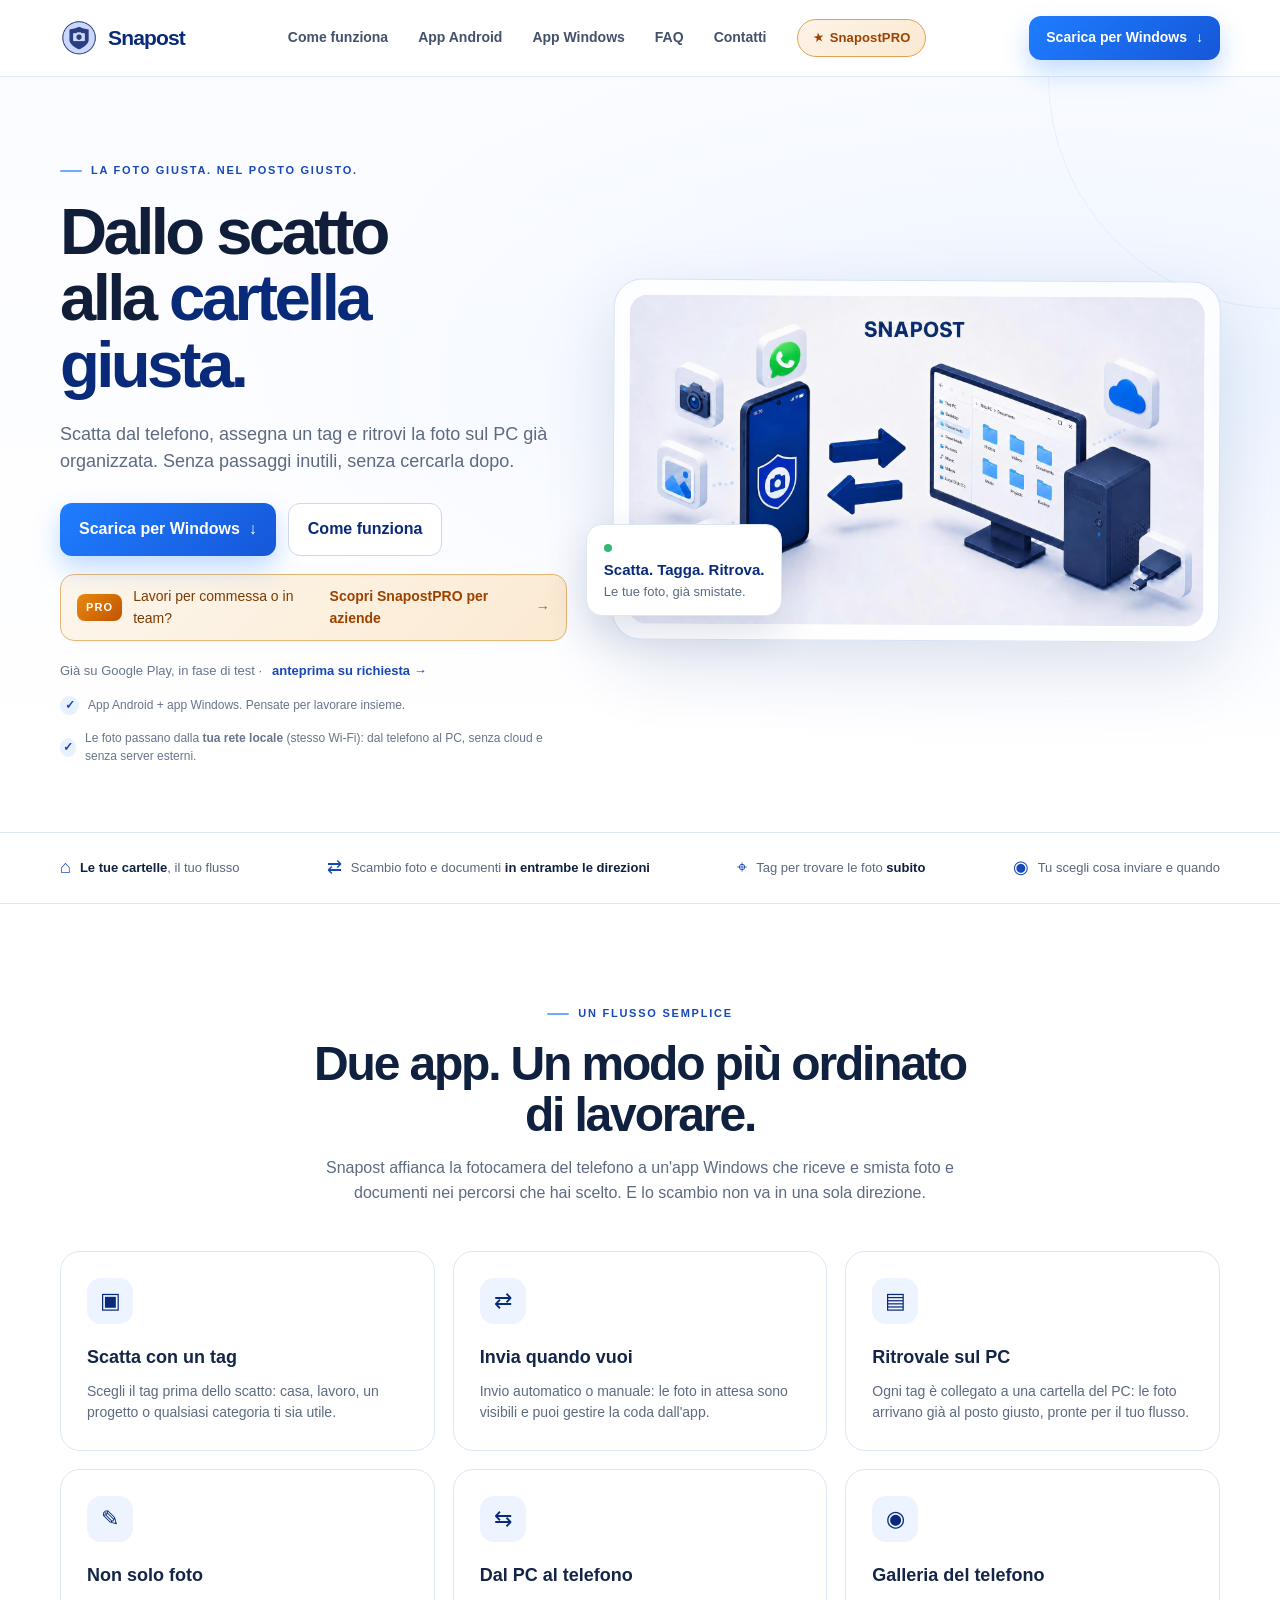
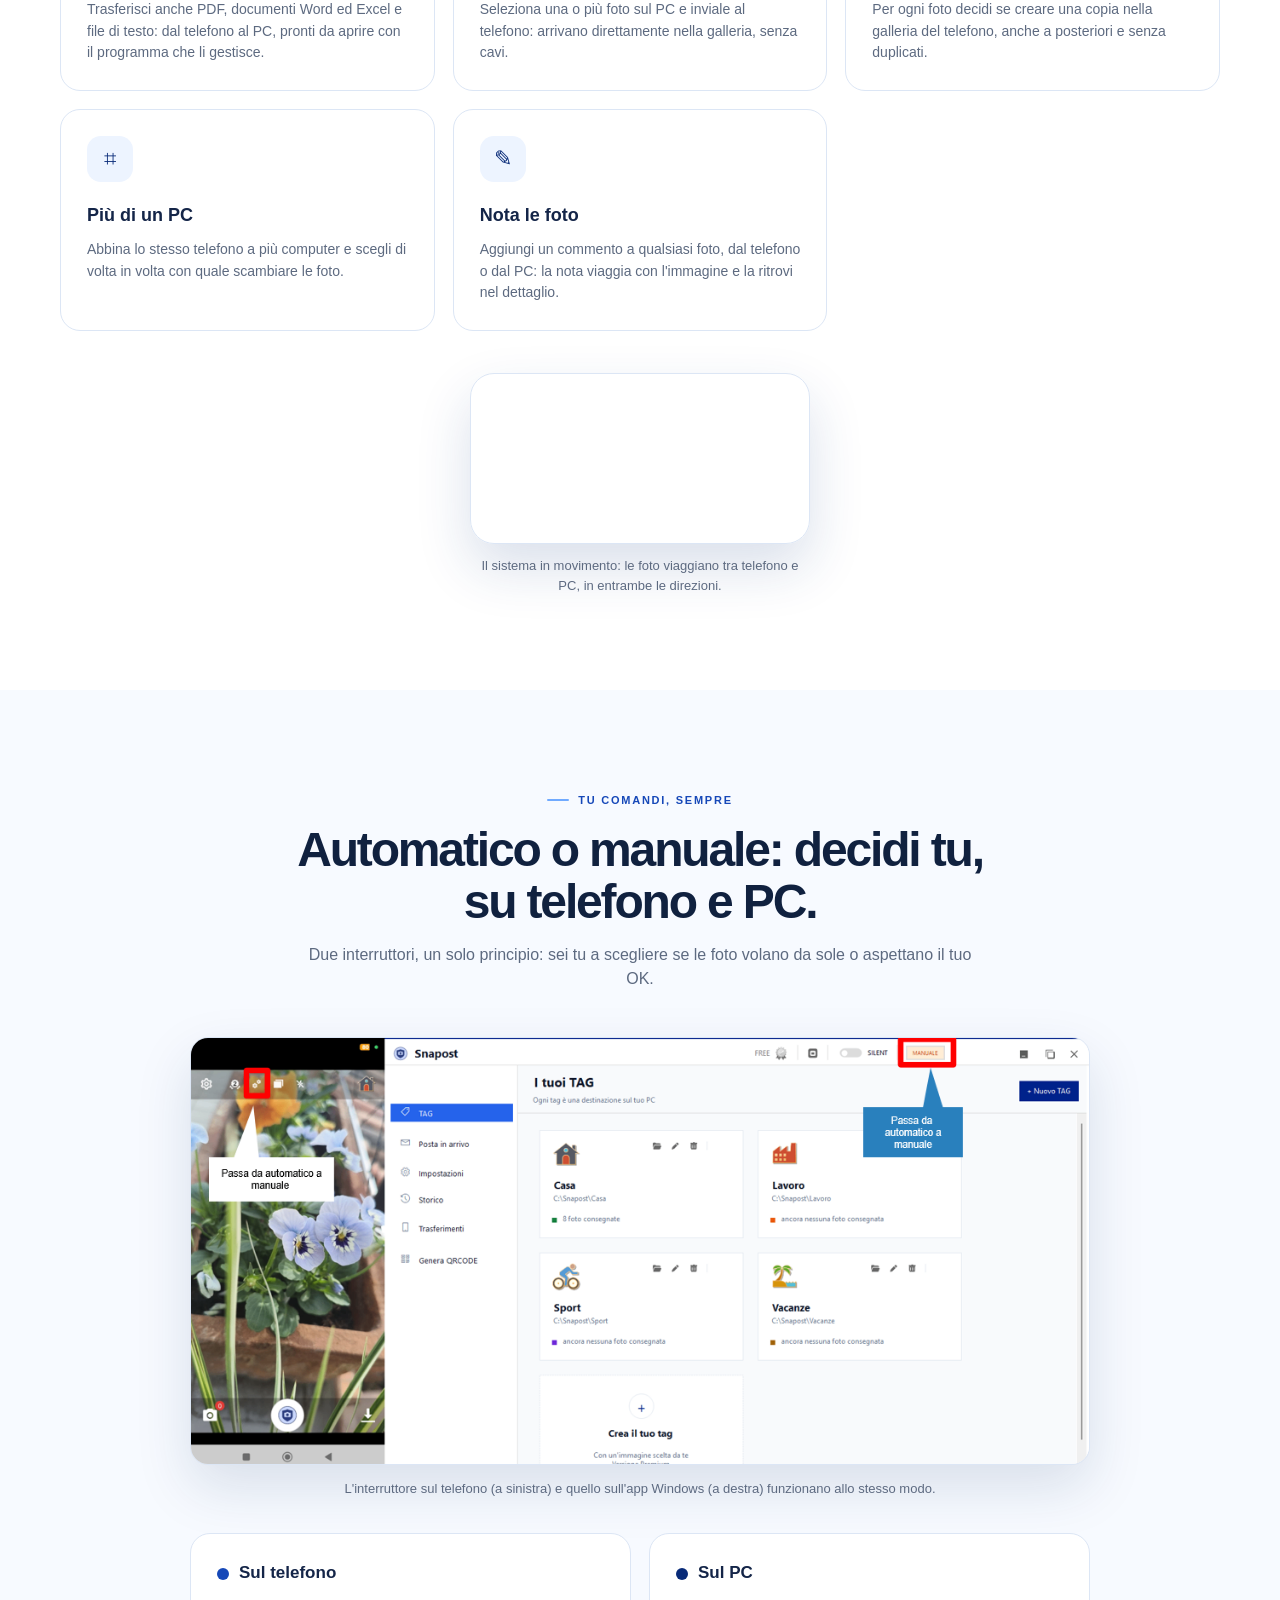
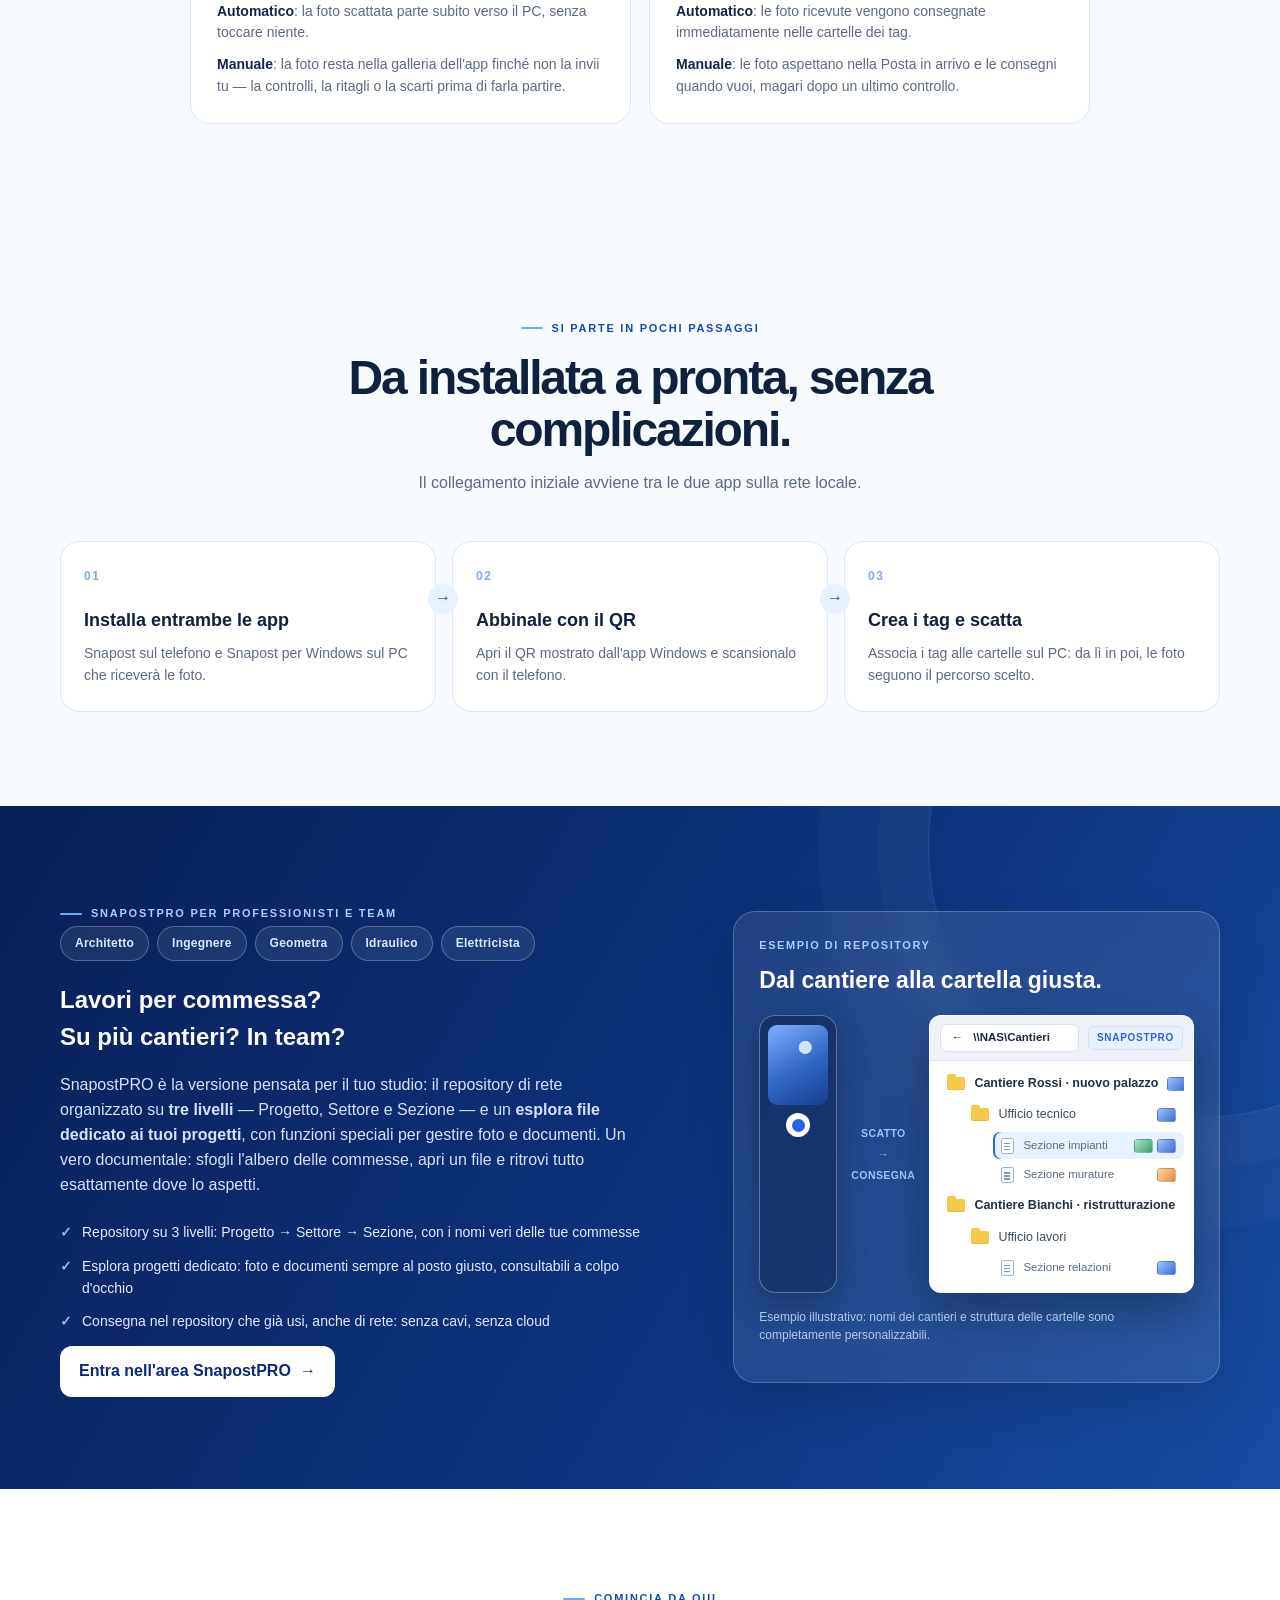
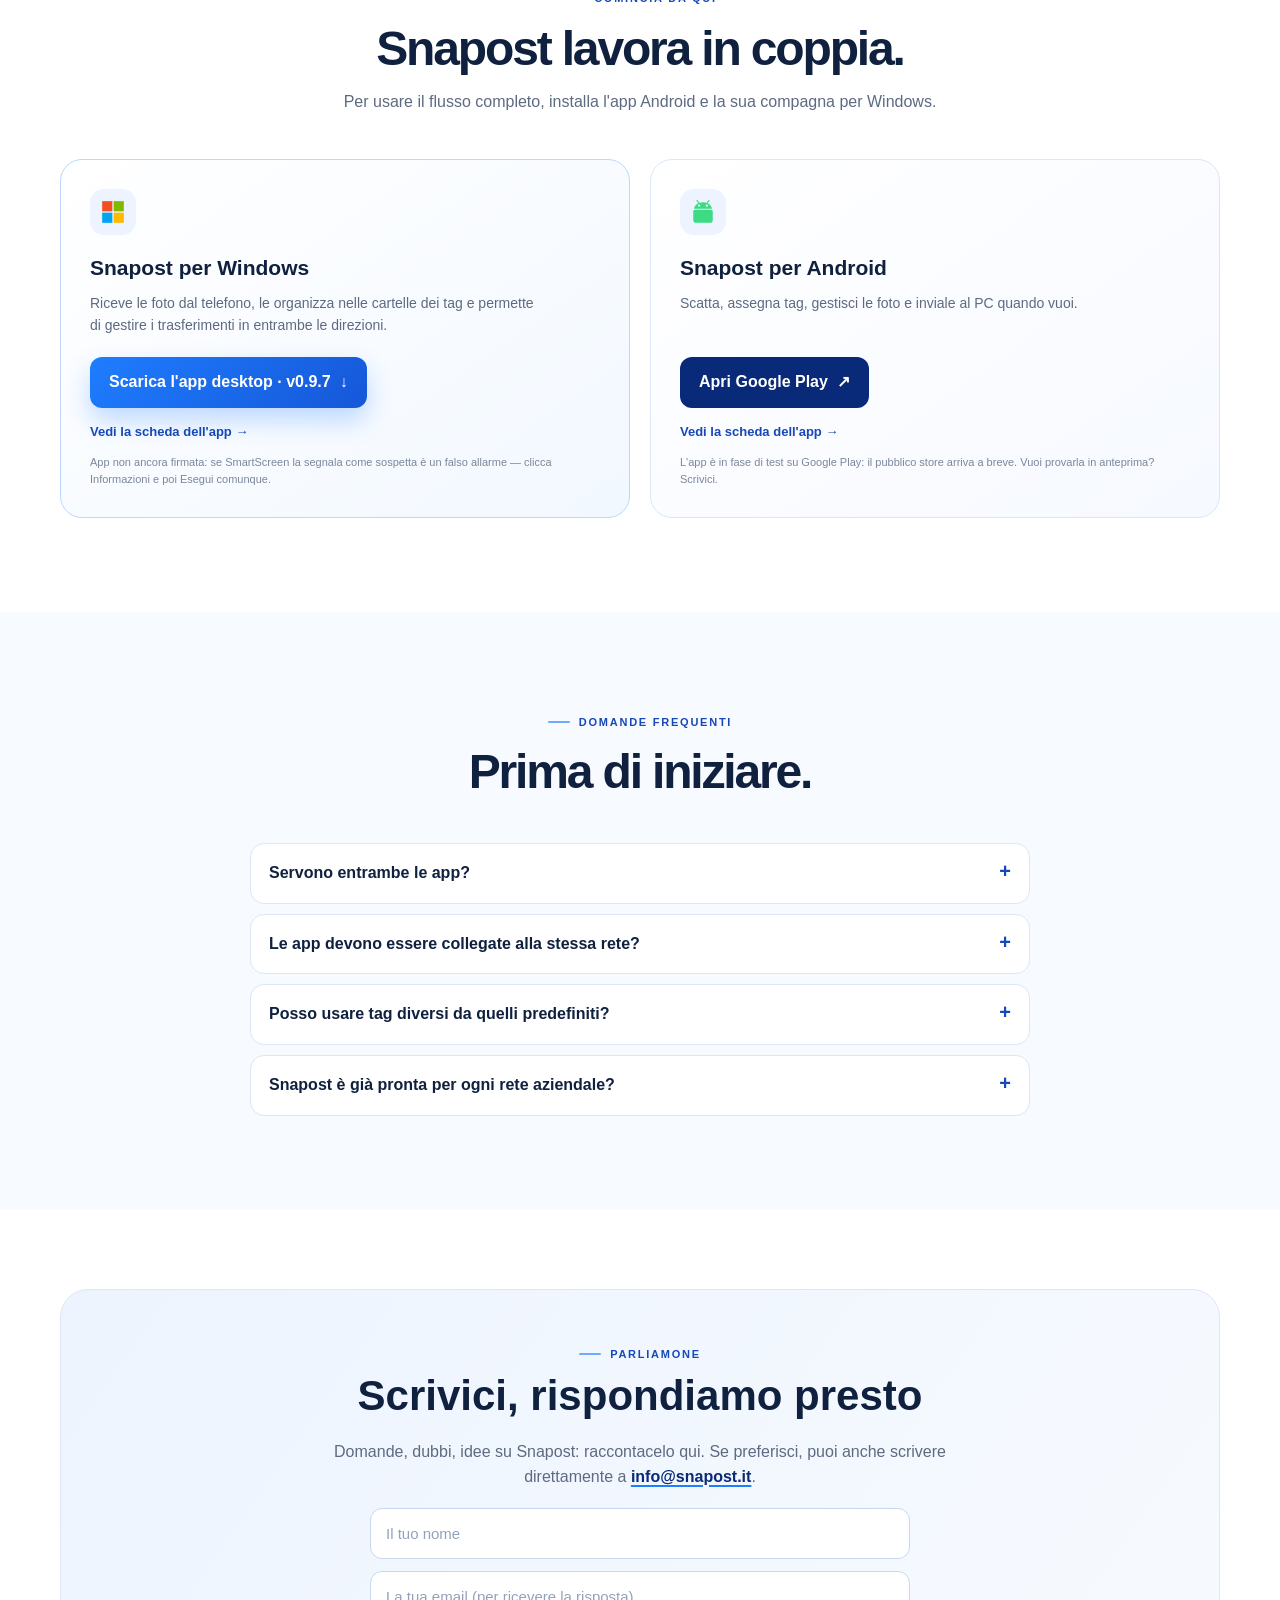
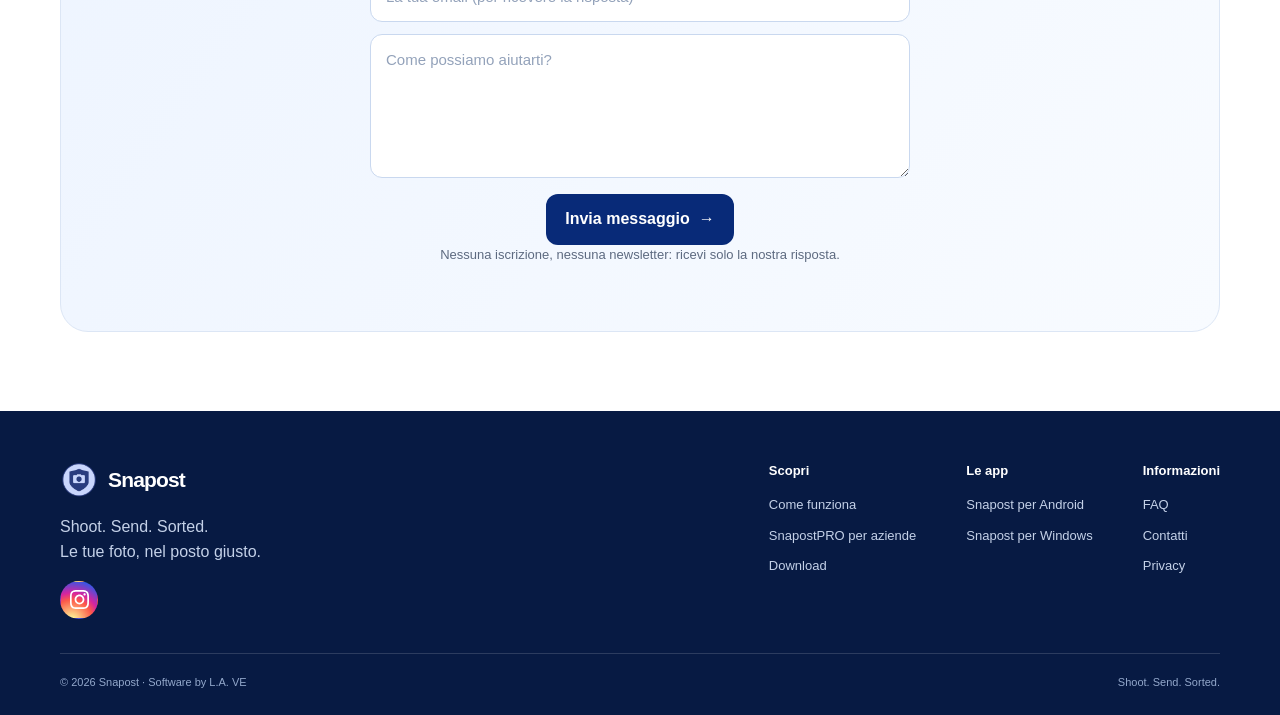
==== commit 05ea7e13: "SnapostPRO: area test con tema oro, gate password e installer 0.9.1.0 - /pro/: landing, scheda Windo" ====
--- a/index.html
+++ b/index.html
@@ -8,13 +8,14 @@
 <title>Snapost — Dallo scatto alla cartella giusta</title>
 <link rel="icon" href="assets/snaposticona.png">
 <link rel="stylesheet" href="assets/stile.css">
+<link rel="stylesheet" href="assets/stile-pro.css">
 </head>
 <body>
 <header class="topbar">
   <div class="container nav">
     <a class="brand" href="index.html" aria-label="Snapost home"><img src="assets/snaposticona.png" alt=""><span>Snapost</span></a>
     <nav class="navlinks" id="navlinks" aria-label="Navigazione principale">
-      <a href="#funziona">Come funziona</a><a href="android.html">App Android</a><a href="windows.html">App Windows</a><a href="#aziende">Per aziende</a><a href="#faq">FAQ</a><a href="#contatti">Contatti</a>
+      <a href="#funziona">Come funziona</a><a href="android.html">App Android</a><a href="windows.html">App Windows</a><a href="#faq">FAQ</a><a href="#contatti">Contatti</a><a class="pro-pill" href="#aziende" data-pro-open><span class="pro-star" aria-hidden="true">★</span>SnapostPRO</a>
     </nav>
     <a class="nav-cta btn windows" href="#download">Scarica per Windows <span aria-hidden="true">↓</span></a>
     <button class="menu-toggle" id="menuToggle" aria-label="Apri menu" aria-expanded="false">☰</button>
@@ -31,6 +32,7 @@
         <a class="btn windows" href="#download">Scarica per Windows <span aria-hidden="true">↓</span></a>
         <a class="btn secondary" href="#funziona">Come funziona</a>
       </div>
+      <a class="pro-banner" href="#aziende" data-pro-open><span class="pro-banner-badge">PRO</span>Lavori per commessa o in team? <strong>Scopri SnapostPRO per aziende</strong><span class="pro-arrow" aria-hidden="true">→</span></a>
       <div class="hero-store"><span>Già su Google Play, in fase di test ·</span> <a href="#download">anteprima su richiesta →</a></div>
       <div class="hero-note"><span class="check">✓</span> App Android + app Windows. Pensate per lavorare insieme.</div>
       <div class="hero-note"><span class="check">✓</span><span>Le foto passano dalla <strong>tua rete locale</strong> (stesso Wi-Fi): dal telefono al PC, senza cloud e senza server esterni.</span></div>
@@ -100,7 +102,7 @@
       <h2>Lavori per commessa?<br>Su più cantieri? In team?</h2>
       <p>SnapostPRO è la versione pensata per il tuo studio: il repository di rete organizzato su <strong>tre livelli</strong> — Progetto, Settore e Sezione — e un <strong>esplora file dedicato ai tuoi progetti</strong>, con funzioni speciali per gestire foto e documenti. Un vero documentale: sfogli l'albero delle commesse, apri un file e ritrovi tutto esattamente dove lo aspetti.</p>
       <ul class="business-points"><li>Repository su 3 livelli: Progetto → Settore → Sezione, con i nomi veri delle tue commesse</li><li>Esplora progetti dedicato: foto e documenti sempre al posto giusto, consultabili a colpo d'occhio</li><li>Consegna nel repository che già usi, anche di rete: senza cavi, senza cloud</li></ul>
-      <a class="btn primary" href="#contatti">Parliamo del tuo flusso <span>→</span></a>
+      <a class="btn primary" href="#" data-pro-open>Entra nell'area SnapostPRO <span>→</span></a>
     </div>
     <div class="case-card reveal">
       <div class="case-label">Esempio di repository</div><h3>Dal cantiere alla cartella giusta.</h3>
@@ -145,7 +147,24 @@
 </section>
 <section class="final-cta" id="contatti"><div class="container"><div class="final-box reveal"><div class="eyebrow">Parliamone</div><h2>Scrivici, rispondiamo presto</h2><p>Domande, dubbi, idee su Snapost: raccontacelo qui. Se preferisci, puoi anche scrivere direttamente a <a class="contact-mail-inline" href="mailto:info@snapost.it">info@snapost.it</a>.</p><form class="contact-form" action="https://formspree.io/f/mppwbywd" method="POST"><input type="text" name="nome" placeholder="Il tuo nome" required autocomplete="name"><input type="email" name="email" placeholder="La tua email (per ricevere la risposta)" required autocomplete="email"><textarea name="messaggio" rows="5" placeholder="Come possiamo aiutarti?" required></textarea><input type="hidden" name="_subject" value="Nuovo messaggio dal sito snapost.it"><input type="text" name="_gotcha" class="honeypot" tabindex="-1" autocomplete="off" aria-hidden="true"><button class="btn primary" type="submit">Invia messaggio <span>→</span></button></form><p class="form-note">Nessuna iscrizione, nessuna newsletter: ricevi solo la nostra risposta.</p></div></div></section>
 </main>
-<footer class="footer"><div class="container"><div class="footer-top"><div><a class="brand footer-brand" href="index.html"><img src="assets/snaposticona.png" alt=""><span>Snapost</span></a><p>Shoot. Send. Sorted.<br>Le tue foto, nel posto giusto.</p><div class="footer-social"><a class="ig" href="https://instagram.com/snapost.official" target="_blank" rel="noopener" aria-label="Instagram di Snapost"><svg viewBox="0 0 24 24" aria-hidden="true"><path d="M12 0C8.74 0 8.333.015 7.053.072 5.775.132 4.905.333 4.14.63c-.789.306-1.459.717-2.126 1.384S.935 3.35.63 4.14C.333 4.905.131 5.775.072 7.053.012 8.333 0 8.74 0 12s.015 3.667.072 4.947c.06 1.277.261 2.148.558 2.913.306.788.717 1.459 1.384 2.126.667.666 1.336 1.079 2.126 1.384.766.296 1.636.499 2.913.558C8.333 23.988 8.74 24 12 24s3.667-.015 4.947-.072c1.277-.06 2.148-.262 2.913-.558.788-.306 1.459-.718 2.126-1.384.666-.667 1.079-1.335 1.384-2.126.296-.765.499-1.636.558-2.913.06-1.28.072-1.687.072-4.947s-.015-3.667-.072-4.947c-.06-1.277-.262-2.149-.558-2.913-.306-.789-.718-1.459-1.384-2.126C21.319 1.347 20.651.935 19.86.63c-.765-.297-1.636-.499-2.913-.558C15.667.012 15.26 0 12 0zm0 2.16c3.203 0 3.585.016 4.85.071 1.17.055 1.805.249 2.227.415.562.217.96.477 1.382.896.419.42.679.819.896 1.381.164.422.36 1.057.413 2.227.057 1.266.07 1.646.07 4.85s-.015 3.585-.074 4.85c-.061 1.17-.256 1.805-.421 2.227-.224.562-.479.96-.899 1.382-.419.419-.824.679-1.38.896-.42.164-1.065.36-2.235.413-1.274.057-1.649.07-4.859.07-3.211 0-3.586-.015-4.859-.074-1.171-.061-1.816-.256-2.236-.421-.569-.224-.96-.479-1.379-.899-.421-.419-.69-.824-.9-1.38-.165-.42-.359-1.065-.42-2.235-.045-1.26-.061-1.649-.061-4.844 0-3.196.016-3.586.061-4.861.061-1.17.255-1.814.42-2.234.21-.57.479-.96.9-1.381.419-.419.81-.689 1.379-.898.42-.166 1.051-.361 2.221-.421 1.275-.045 1.65-.06 4.859-.06l.045.03zm0 3.678c-3.405 0-6.162 2.76-6.162 6.162 0 3.405 2.76 6.162 6.162 6.162 3.405 0 6.162-2.76 6.162-6.162 0-3.405-2.76-6.162-6.162-6.162zM12 16c-2.21 0-4-1.79-4-4s1.79-4 4-4 4 1.79 4 4-1.79 4-4 4zm7.846-10.405c0 .795-.646 1.44-1.44 1.44-.795 0-1.44-.646-1.44-1.44 0-.794.646-1.439 1.44-1.439.793-.001 1.44.645 1.44 1.439z"/></svg></a></div></div><div class="footer-links"><div class="footer-col"><strong>Scopri</strong><a href="#funziona">Come funziona</a><a href="#aziende">Per aziende</a><a href="#download">Download</a></div><div class="footer-col"><strong>Le app</strong><a href="android.html">Snapost per Android</a><a href="windows.html">Snapost per Windows</a></div><div class="footer-col"><strong>Informazioni</strong><a href="#faq">FAQ</a><a href="#contatti">Contatti</a><a href="privacy.html">Privacy</a></div></div></div><div class="footer-bottom"><span>© 2026 Snapost · Software by L.A. VE</span><span>Shoot. Send. Sorted.</span></div></div></footer>
+<footer class="footer"><div class="container"><div class="footer-top"><div><a class="brand footer-brand" href="index.html"><img src="assets/snaposticona.png" alt=""><span>Snapost</span></a><p>Shoot. Send. Sorted.<br>Le tue foto, nel posto giusto.</p><div class="footer-social"><a class="ig" href="https://instagram.com/snapost.official" target="_blank" rel="noopener" aria-label="Instagram di Snapost"><svg viewBox="0 0 24 24" aria-hidden="true"><path d="M12 0C8.74 0 8.333.015 7.053.072 5.775.132 4.905.333 4.14.63c-.789.306-1.459.717-2.126 1.384S.935 3.35.63 4.14C.333 4.905.131 5.775.072 7.053.012 8.333 0 8.74 0 12s.015 3.667.072 4.947c.06 1.277.261 2.148.558 2.913.306.788.717 1.459 1.384 2.126.667.666 1.336 1.079 2.126 1.384.766.296 1.636.499 2.913.558C8.333 23.988 8.74 24 12 24s3.667-.015 4.947-.072c1.277-.06 2.148-.262 2.913-.558.788-.306 1.459-.718 2.126-1.384.666-.667 1.079-1.335 1.384-2.126.296-.765.499-1.636.558-2.913.06-1.28.072-1.687.072-4.947s-.015-3.667-.072-4.947c-.06-1.277-.262-2.149-.558-2.913-.306-.789-.718-1.459-1.384-2.126C21.319 1.347 20.651.935 19.86.63c-.765-.297-1.636-.499-2.913-.558C15.667.012 15.26 0 12 0zm0 2.16c3.203 0 3.585.016 4.85.071 1.17.055 1.805.249 2.227.415.562.217.96.477 1.382.896.419.42.679.819.896 1.381.164.422.36 1.057.413 2.227.057 1.266.07 1.646.07 4.85s-.015 3.585-.074 4.85c-.061 1.17-.256 1.805-.421 2.227-.224.562-.479.96-.899 1.382-.419.419-.824.679-1.38.896-.42.164-1.065.36-2.235.413-1.274.057-1.649.07-4.859.07-3.211 0-3.586-.015-4.859-.074-1.171-.061-1.816-.256-2.236-.421-.569-.224-.96-.479-1.379-.899-.421-.419-.69-.824-.9-1.38-.165-.42-.359-1.065-.42-2.235-.045-1.26-.061-1.649-.061-4.844 0-3.196.016-3.586.061-4.861.061-1.17.255-1.814.42-2.234.21-.57.479-.96.9-1.381.419-.419.81-.689 1.379-.898.42-.166 1.051-.361 2.221-.421 1.275-.045 1.65-.06 4.859-.06l.045.03zm0 3.678c-3.405 0-6.162 2.76-6.162 6.162 0 3.405 2.76 6.162 6.162 6.162 3.405 0 6.162-2.76 6.162-6.162 0-3.405-2.76-6.162-6.162-6.162zM12 16c-2.21 0-4-1.79-4-4s1.79-4 4-4 4 1.79 4 4-1.79 4-4 4zm7.846-10.405c0 .795-.646 1.44-1.44 1.44-.795 0-1.44-.646-1.44-1.44 0-.794.646-1.439 1.44-1.439.793-.001 1.44.645 1.44 1.439z"/></svg></a></div></div><div class="footer-links"><div class="footer-col"><strong>Scopri</strong><a href="#funziona">Come funziona</a><a href="#" data-pro-open>SnapostPRO per aziende</a><a href="#download">Download</a></div><div class="footer-col"><strong>Le app</strong><a href="android.html">Snapost per Android</a><a href="windows.html">Snapost per Windows</a></div><div class="footer-col"><strong>Informazioni</strong><a href="#faq">FAQ</a><a href="#contatti">Contatti</a><a href="privacy.html">Privacy</a></div></div></div><div class="footer-bottom"><span>© 2026 Snapost · Software by L.A. VE</span><span>Shoot. Send. Sorted.</span></div></div></footer>
+<dialog class="pro-modal" id="proModal" aria-labelledby="proModalTitle">
+  <div class="pro-modal-card">
+    <button class="pro-close-x" type="button" data-pro-close aria-label="Chiudi">×</button>
+    <img class="pro-modal-logo" src="assets/snaposticona_gold.png" alt="">
+    <div class="eyebrow">Area in test</div>
+    <h2 id="proModalTitle">SnapostPRO per aziende</h2>
+    <p>SnapostPRO è attualmente in <strong>fase di test privato</strong>: l'accesso all'area — documentazione e download — è riservato agli autorizzati.</p>
+    <p class="pro-ask">Hai ricevuto la password di accesso? Inseriscila qui sotto. Per richiederne una, scrivi a <a href="mailto:info@snapost.it?subject=Accesso%20test%20SnapostPRO">info@snapost.it</a>.</p>
+    <form class="pro-modal-form">
+      <input type="password" name="pro_password" placeholder="Password di accesso" autocomplete="off" required aria-label="Password di accesso">
+      <button class="btn" type="submit">Entra nell'area test <span aria-hidden="true">→</span></button>
+    </form>
+    <p class="pro-err" hidden></p>
+    <p class="pro-modal-note">L'autorizzazione resta attiva su questo browser per 30 giorni.</p>
+  </div>
+</dialog>
+<script src="assets/pro-gate.js"></script>
 <script src="assets/sito.js"></script>
 </body>
 </html>
--- a/assets/stile-pro.css
+++ b/assets/stile-pro.css
@@ -0,0 +1,68 @@
+/* ============================================================
+   TEMA SNAPOSTPRO — oro/ambra (da snaposticona_gold.png)
+   Le pagine PRO portano <body class="pro"> e sovrascrivono le
+   variabili del tema blu: layout e componenti restano identici.
+   Su index.html (senza body.pro) questo file fornisce solo
+   pill nav, banner hero e modal di accesso all'area test.
+   ============================================================ */
+body.pro{--navy:#7c3a00;--blue:#c25300;--azure:#e07818;--ink:#241503;--muted:#71604e;--pale:#fdf3e7;--line:#f0ddc2;--accent:#e8a54b;--shadow:0 24px 70px rgba(122,72,10,.13)}
+body.pro .btn.windows{background:linear-gradient(135deg,#e8890f,#c25300);box-shadow:0 12px 26px rgba(194,83,0,.28)}
+body.pro .btn.windows:hover{background:linear-gradient(135deg,#f79a24,#d55e06);box-shadow:0 16px 32px rgba(194,83,0,.38)}
+body.pro .nav-cta,body.pro .btn.primary{background:#c25300}
+body.pro .nav-cta:hover,body.pro .btn.primary:hover{background:#9c4200;box-shadow:0 12px 26px rgba(194,83,0,.25)}
+body.pro .business{background:linear-gradient(120deg,#33190a 0%,#7a3500 58%,#a94d00 100%)}
+body.pro .business .btn.primary{color:#7a3500}
+body.pro .step:not(:last-child):after{background:#fdf3e7;color:#c25300}
+body.pro .hero:before{border-color:rgba(232,137,15,.14)}
+body.pro .app-badge{background:#fdf3e7;border-color:#f0ddc2;color:#a94d00}
+body.pro .check{background:#fdf3e7;color:#c25300}
+body.pro .tree-head .snap-badge{color:#c25300;background:#fdf3e7;border-color:#f0ddc2}
+body.pro .tree-row.sel{background:#fdf3e7;box-shadow:inset 2px 0 0 #c25300}
+body.pro .shot .ph{border-color:#e5c695;color:#a9681f;background:linear-gradient(145deg,#fdf6ec,#f9ead2)}
+body.pro .video-slot .ph{background:linear-gradient(145deg,#7a3500,#a94d00);border-color:rgba(255,255,255,.35)}
+body.pro .faq-item summary:after{color:#c25300}
+body.pro .footer{background:#2a1404;color:#e8d9c4}
+body.pro .footer-brand p{color:#c4ad92}
+body.pro .footer-bottom{color:#a98d6c}
+body.pro .final-box{background:linear-gradient(125deg,#fdf3e7,#fffaf2);border-color:#f0ddc2}
+body.pro .contact-form input:focus,body.pro .contact-form textarea:focus{border-color:#e07818;box-shadow:0 0 0 3px rgba(224,120,24,.14)}
+body.pro .contact-mail-inline{color:#7c3a00;text-decoration-color:#e07818}
+body.pro .legal-body a,body.pro .more-link{color:#c25300}
+
+/* ---- pill nav "SnapostPRO" su index (voce in evidenza) ---- */
+.pro-pill{display:inline-flex;align-items:center;gap:7px;background:linear-gradient(135deg,#fdf3e7,#fbe9d2);border:1.5px solid #e0a24c;color:#9c4200;font-weight:800;font-size:13px;letter-spacing:.01em;padding:8px 15px;border-radius:999px;transition:transform .2s,box-shadow .2s,background .2s;white-space:nowrap}
+.pro-pill:hover{transform:translateY(-2px);box-shadow:0 10px 22px rgba(194,83,0,.18);background:linear-gradient(135deg,#fbe9d2,#f8ddba)}
+.pro-pill .pro-star{font-size:11px;transform:rotate(-8deg)}
+
+/* ---- banner nella hero di index ---- */
+.pro-banner{display:flex;align-items:center;gap:11px;margin-top:18px;padding:11px 16px;border:1.5px solid #e8b672;border-radius:14px;background:linear-gradient(135deg,#fdf6ec,#fbead2);color:#7c3a00;font-size:14px;transition:transform .2s,box-shadow .2s;max-width:520px}
+.pro-banner:hover{transform:translateY(-2px);box-shadow:0 14px 30px rgba(194,83,0,.14)}
+.pro-banner .pro-banner-badge{flex:none;background:linear-gradient(135deg,#e8890f,#c25300);color:#fff;font-weight:900;font-size:11px;letter-spacing:.1em;padding:5px 9px;border-radius:8px}
+.pro-banner strong{color:#9c4200}
+.pro-banner .pro-arrow{margin-left:auto;font-weight:800;color:#c25300}
+
+/* ---- modal di accesso all'area test ---- */
+dialog.pro-modal{border:0;padding:0;background:transparent;max-width:440px;width:calc(100% - 40px)}
+dialog.pro-modal::backdrop{background:rgba(20,12,4,.55);backdrop-filter:blur(4px)}
+.pro-modal-card{position:relative;background:#fff;border:1px solid #f0ddc2;border-radius:24px;padding:34px 30px 30px;box-shadow:0 30px 80px rgba(60,30,0,.35);text-align:center}
+.pro-modal-logo{width:64px;height:64px;object-fit:contain;margin-bottom:10px}
+.pro-modal-card .eyebrow{justify-content:center;color:#c25300}
+.pro-modal-card h2{font-size:26px;letter-spacing:-.04em;margin:10px 0 10px;color:#241503}
+.pro-modal-card p{color:#71604e;font-size:14.5px;margin:0 0 12px}
+.pro-modal-card .pro-ask{font-size:13px}
+.pro-modal-card .pro-ask a{color:#c25300;font-weight:750;text-decoration:underline;text-underline-offset:3px}
+.pro-modal-form{display:grid;gap:10px;margin-top:16px}
+.pro-modal-form input{width:100%;border:1.5px solid #e0c9a4;border-radius:12px;padding:13px 15px;font:inherit;font-size:15px;color:#241503;text-align:center;letter-spacing:.04em;background:#fffdf9;transition:border-color .2s,box-shadow .2s}
+.pro-modal-form input:focus{outline:none;border-color:#e07818;box-shadow:0 0 0 3px rgba(224,120,24,.15)}
+.pro-modal-form .btn{width:100%;background:linear-gradient(135deg,#e8890f,#c25300);color:#fff;border:0;border-radius:12px;font-weight:800;padding:13px;cursor:pointer;transition:transform .2s,box-shadow .2s}
+.pro-modal-form .btn:hover{transform:translateY(-2px);box-shadow:0 12px 26px rgba(194,83,0,.3)}
+.pro-err{color:#b3261e!important;font-weight:700;font-size:13.5px!important;margin:4px 0 0!important}
+.pro-close-x{position:absolute;top:12px;right:14px;border:0;background:transparent;font-size:26px;line-height:1;color:#a8916f;cursor:pointer;padding:4px 8px;border-radius:8px}
+.pro-close-x:hover{color:#7c3a00;background:#fdf3e7}
+.pro-modal-note{margin-top:14px;font-size:12px!important;color:#a08d74!important}
+
+@media(max-width:650px){
+  .pro-pill{font-size:12px;padding:7px 12px}
+  .pro-banner{font-size:13px;padding:10px 13px}
+  .pro-modal-card{padding:28px 20px 24px}
+}
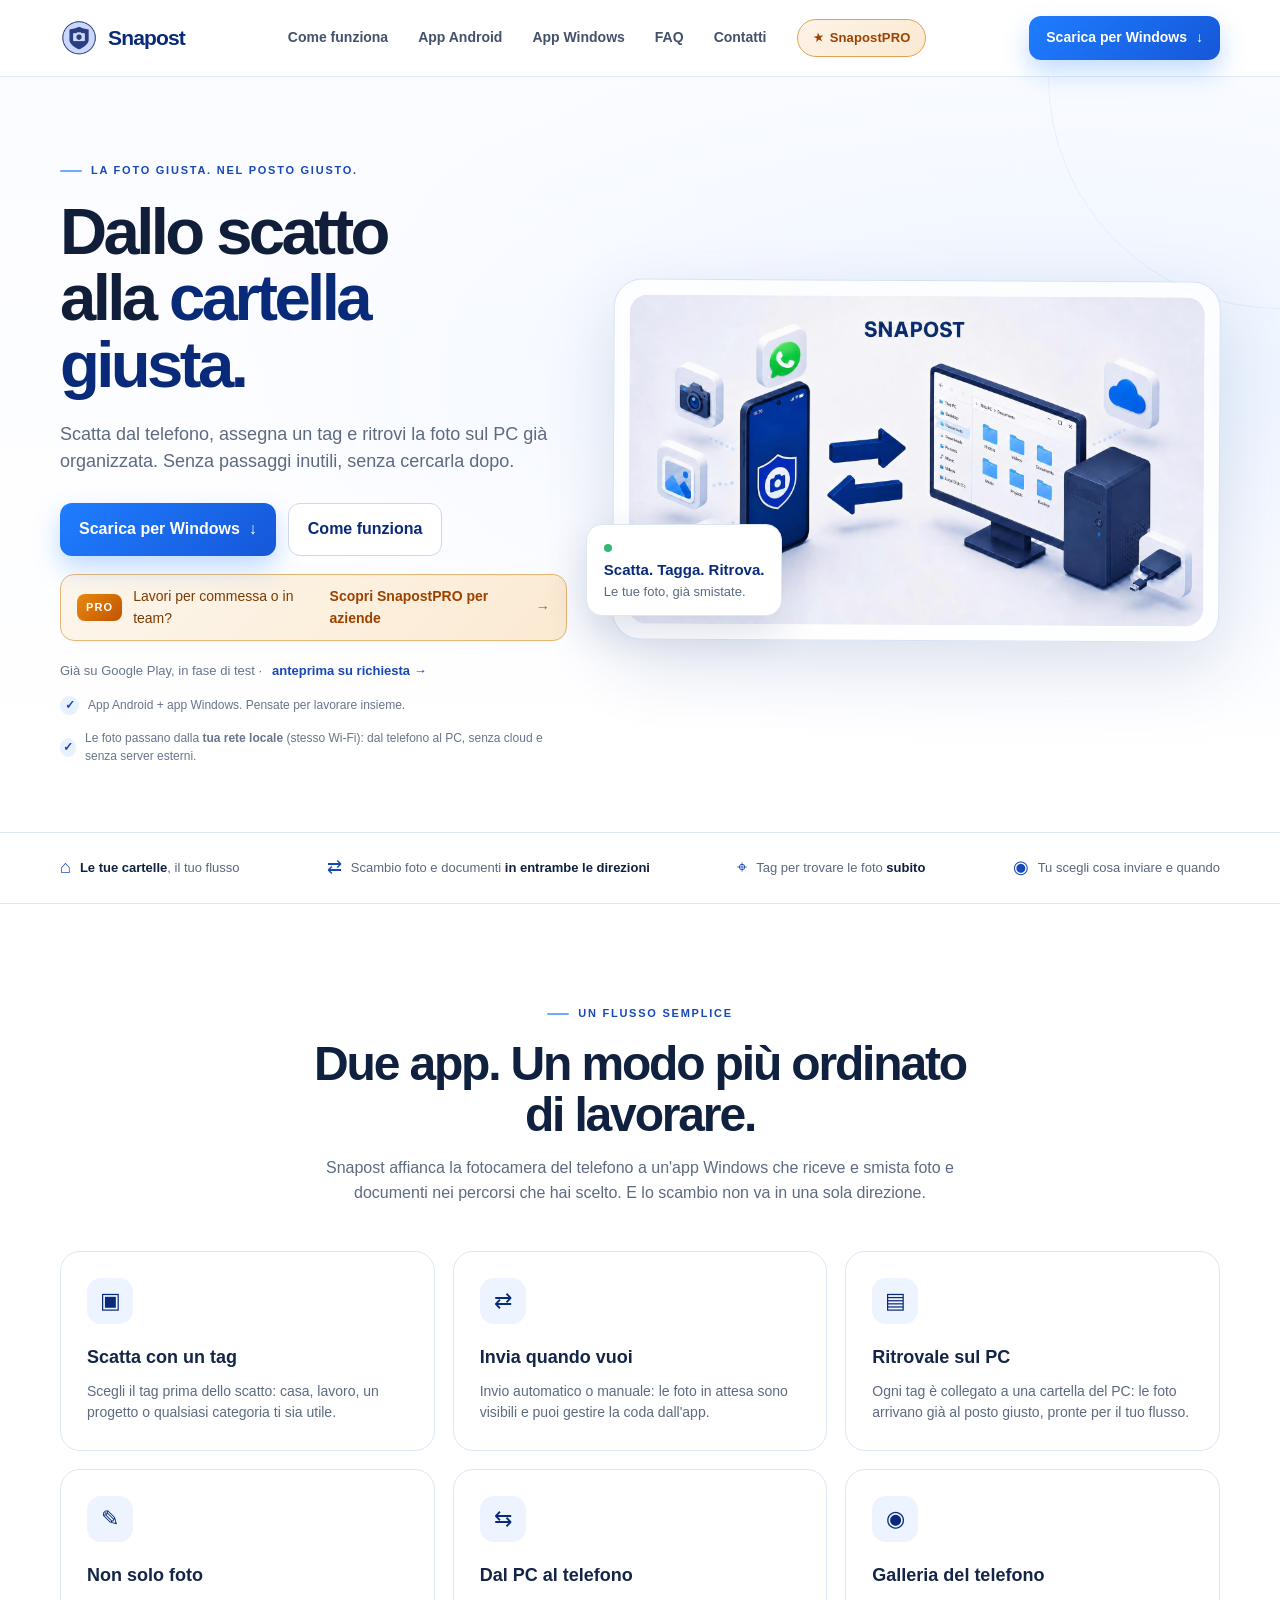
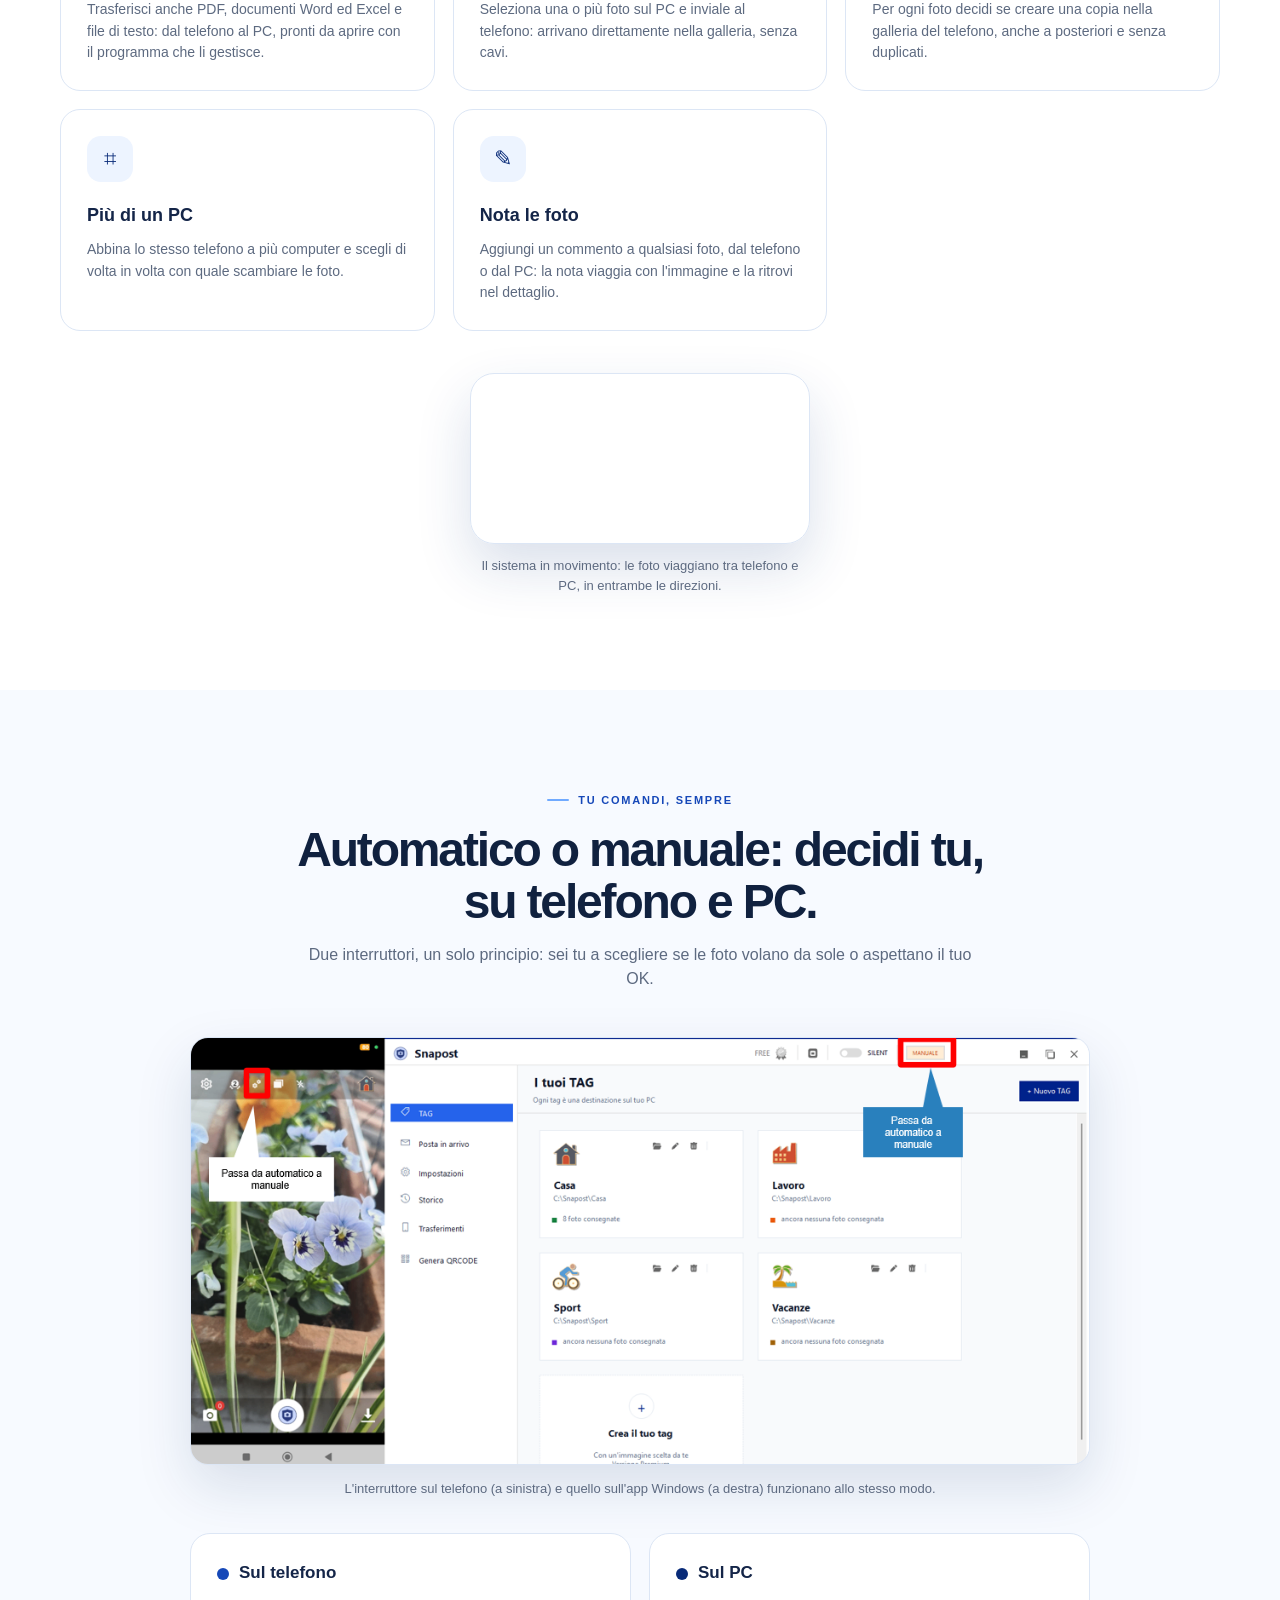
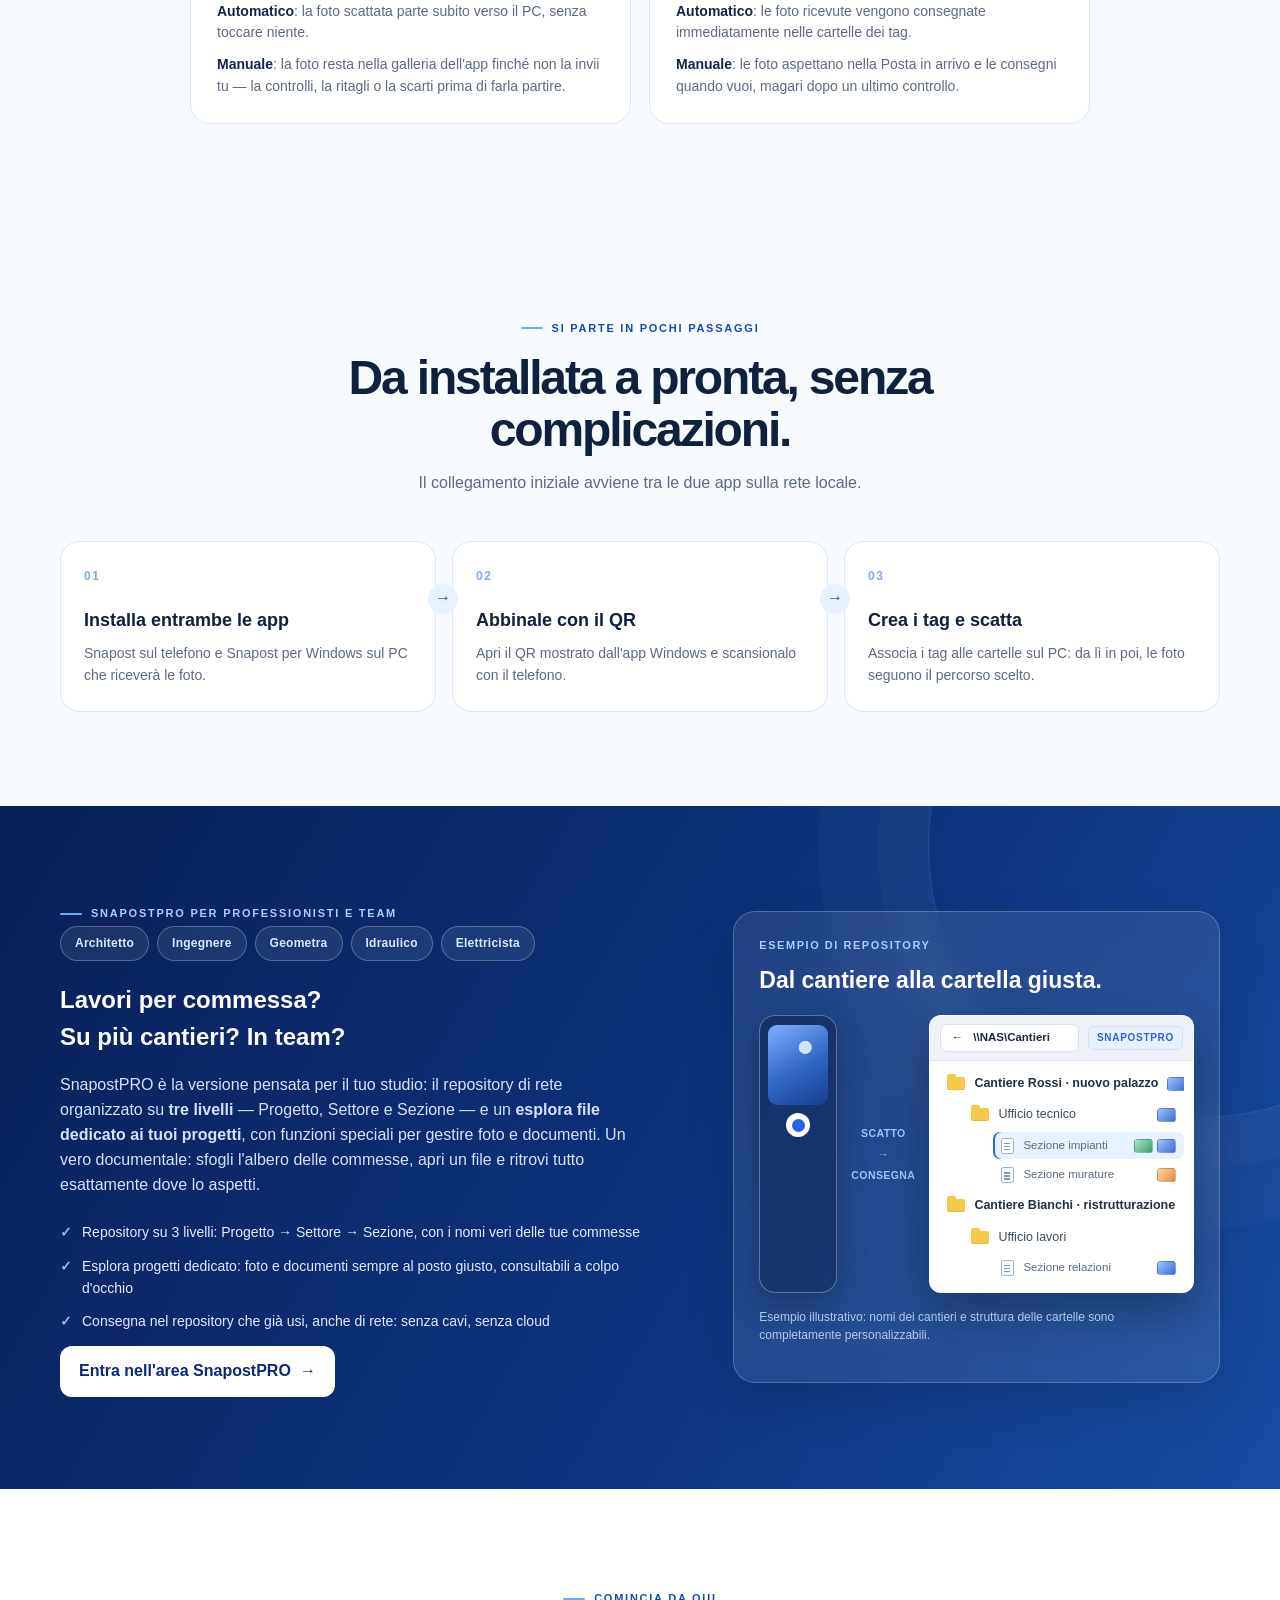
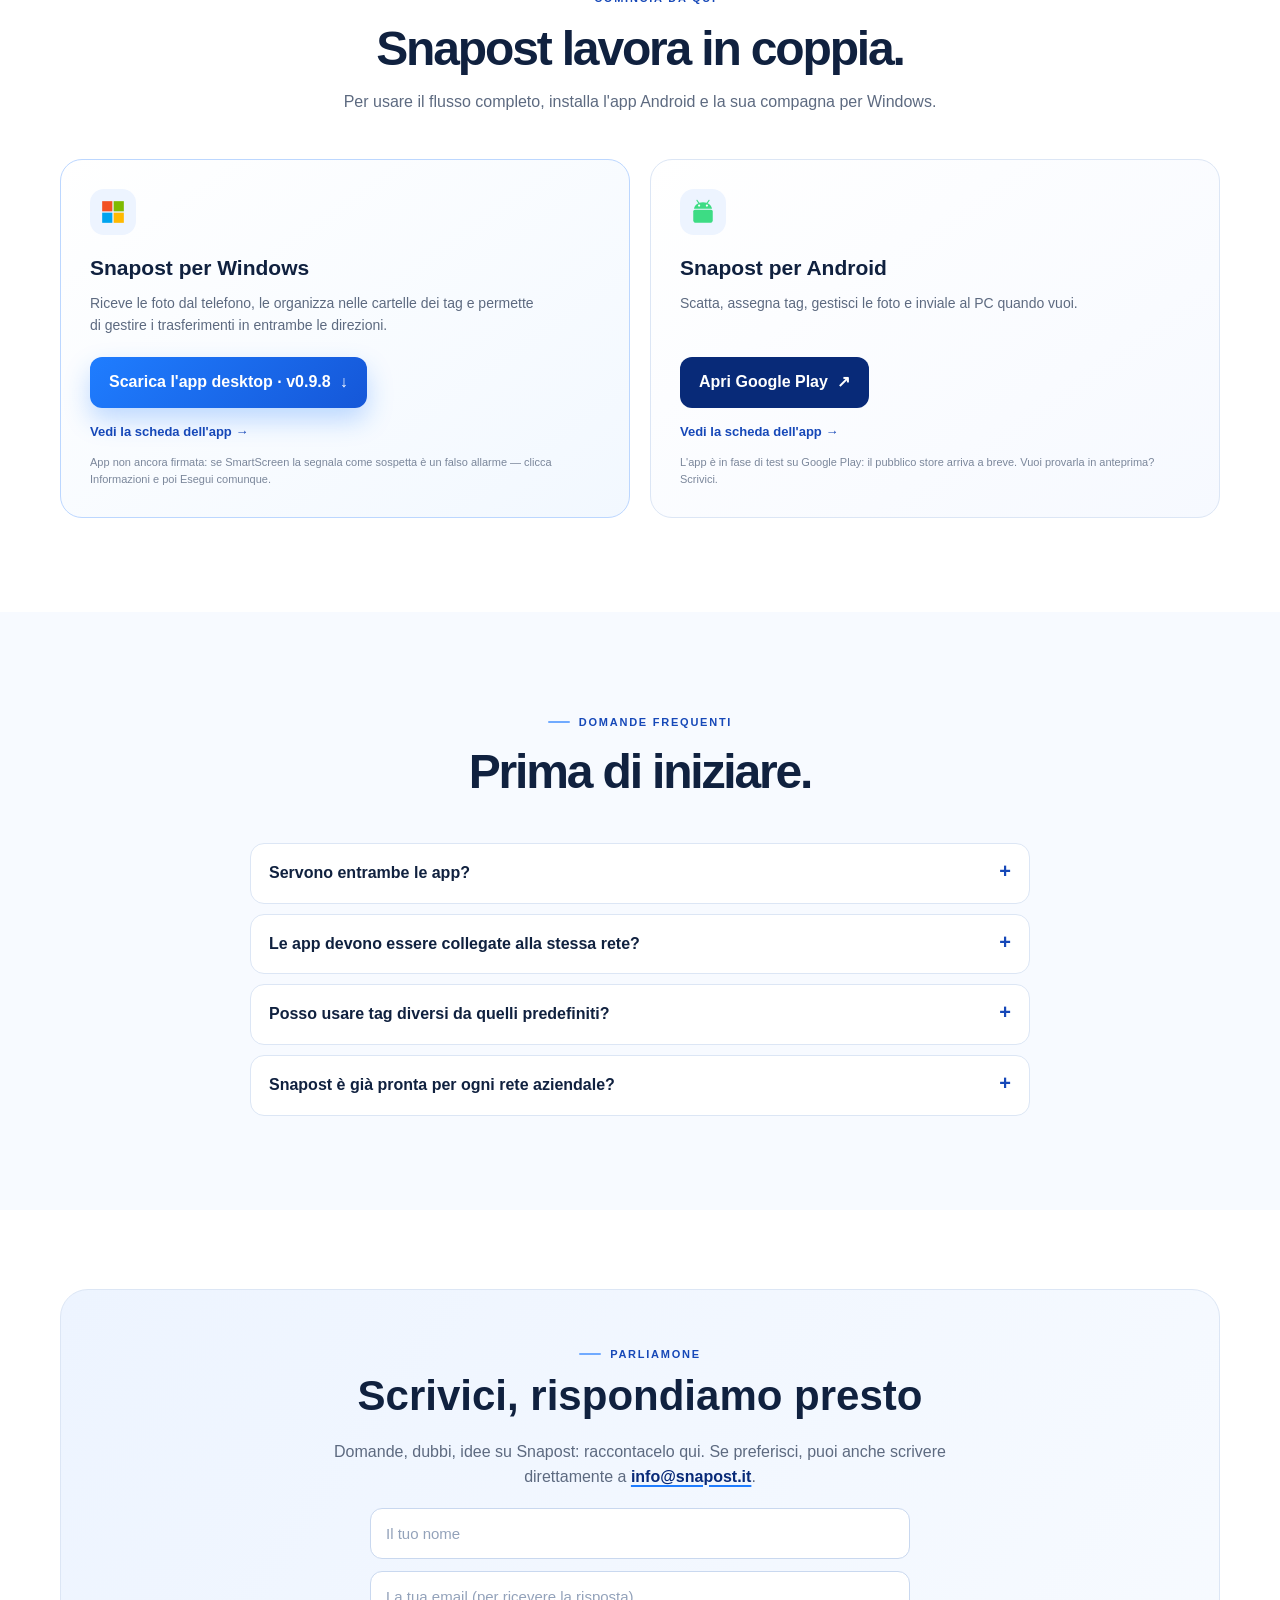
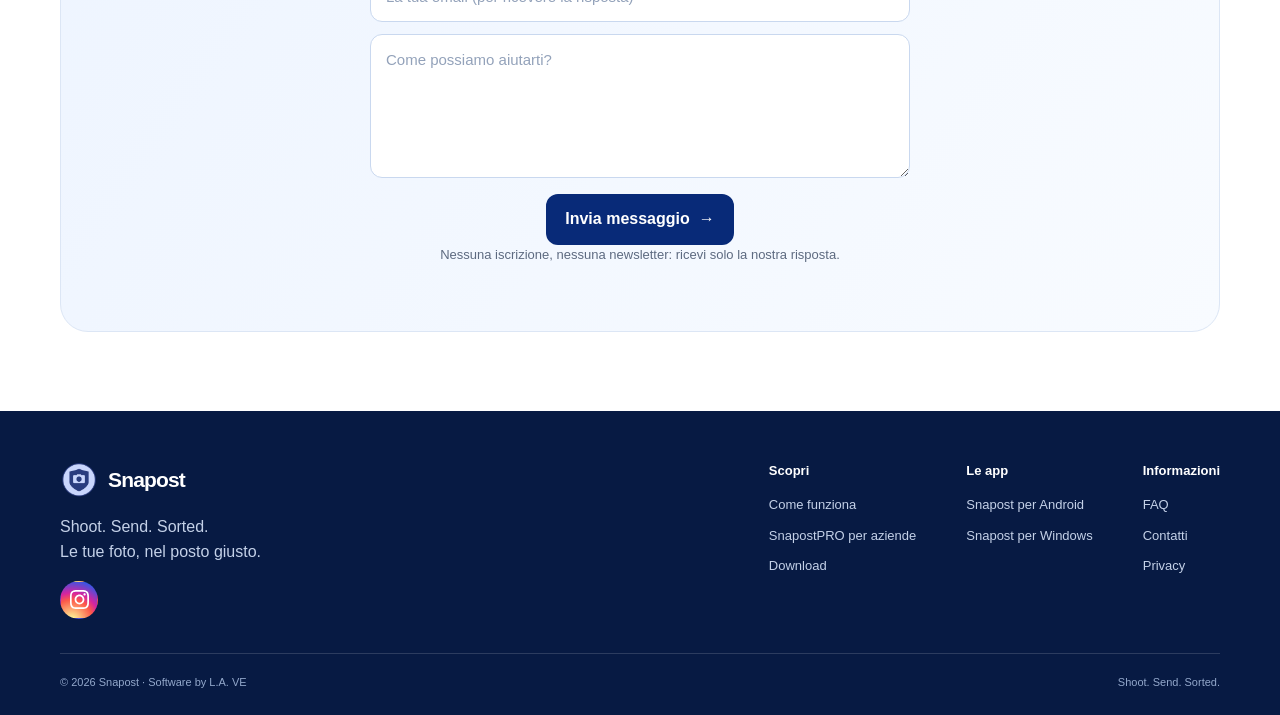
==== commit 34dbf8bb: "Release Snapost Windows 0.9.8: installer e link download aggiornati" ====
--- a/index.html
+++ b/index.html
@@ -130,7 +130,7 @@
   <div class="container">
     <div class="section-head reveal"><div class="eyebrow">Comincia da qui</div><h2>Snapost lavora in coppia.</h2><p>Per usare il flusso completo, installa l'app Android e la sua compagna per Windows.</p></div>
     <div class="download-grid">
-      <article class="download-card win reveal"><div class="feature-icon" aria-hidden="true"><svg width="26" height="26" viewBox="0 0 24 24"><rect x="2" y="2" width="9.4" height="9.4" fill="#F25022"/><rect x="12.6" y="2" width="9.4" height="9.4" fill="#7FBA00"/><rect x="2" y="12.6" width="9.4" height="9.4" fill="#00A4EF"/><rect x="12.6" y="12.6" width="9.4" height="9.4" fill="#FFB900"/></svg></div><h3>Snapost per Windows</h3><p>Riceve le foto dal telefono, le organizza nelle cartelle dei tag e permette di gestire i trasferimenti in entrambe le direzioni.</p><a class="btn windows" href="download/Snapost_Setup_0.9.7.exe" download>Scarica l'app desktop · v0.9.7 <span aria-hidden="true">↓</span></a><a class="more-link" href="windows.html">Vedi la scheda dell'app →</a><small>App non ancora firmata: se SmartScreen la segnala come sospetta è un falso allarme — clicca Informazioni e poi Esegui comunque.</small></article>
+      <article class="download-card win reveal"><div class="feature-icon" aria-hidden="true"><svg width="26" height="26" viewBox="0 0 24 24"><rect x="2" y="2" width="9.4" height="9.4" fill="#F25022"/><rect x="12.6" y="2" width="9.4" height="9.4" fill="#7FBA00"/><rect x="2" y="12.6" width="9.4" height="9.4" fill="#00A4EF"/><rect x="12.6" y="12.6" width="9.4" height="9.4" fill="#FFB900"/></svg></div><h3>Snapost per Windows</h3><p>Riceve le foto dal telefono, le organizza nelle cartelle dei tag e permette di gestire i trasferimenti in entrambe le direzioni.</p><a class="btn windows" href="download/Snapost_Setup_0.9.8.exe" download>Scarica l'app desktop · v0.9.8 <span aria-hidden="true">↓</span></a><a class="more-link" href="windows.html">Vedi la scheda dell'app →</a><small>App non ancora firmata: se SmartScreen la segnala come sospetta è un falso allarme — clicca Informazioni e poi Esegui comunque.</small></article>
       <article class="download-card reveal"><div class="feature-icon" aria-hidden="true"><svg width="26" height="26" viewBox="0 0 24 24" fill="#3DDC84"><path d="M7.7 3.9 6 1.6c-.2-.2-.1-.5.1-.7.2-.2.5-.1.7.1l1.8 2.4c1-.3 2.1-.5 3.4-.5s2.4.2 3.4.5L17.2 1c.2-.2.5-.3.7-.1.2.2.3.5.1.7l-1.7 2.3c2.2 1.1 3.7 3 4 5.1H3.7c.3-2.1 1.8-4 4-5.1z"/><circle cx="8.4" cy="6.1" r="1" fill="#fff"/><circle cx="15.6" cy="6.1" r="1" fill="#fff"/><path d="M3 11.5c0-.8.7-1.5 1.5-1.5h15c.8 0 1.5.7 1.5 1.5v8c0 1.4-1.1 2.5-2.5 2.5h-13C4.1 22 3 20.9 3 19.5z"/></svg></div><h3>Snapost per Android</h3><p>Scatta, assegna tag, gestisci le foto e inviale al PC quando vuoi.</p><a class="btn primary" href="android.html#download">Apri Google Play <span aria-hidden="true">↗</span></a><a class="more-link" href="android.html">Vedi la scheda dell'app →</a><small>L'app è in fase di test su Google Play: il pubblico store arriva a breve. Vuoi provarla in anteprima? <a href="mailto:info@snapost.it?subject=Anteprima%20Snapost%20Android">Scrivici</a>.</small></article>
     </div>
   </div>
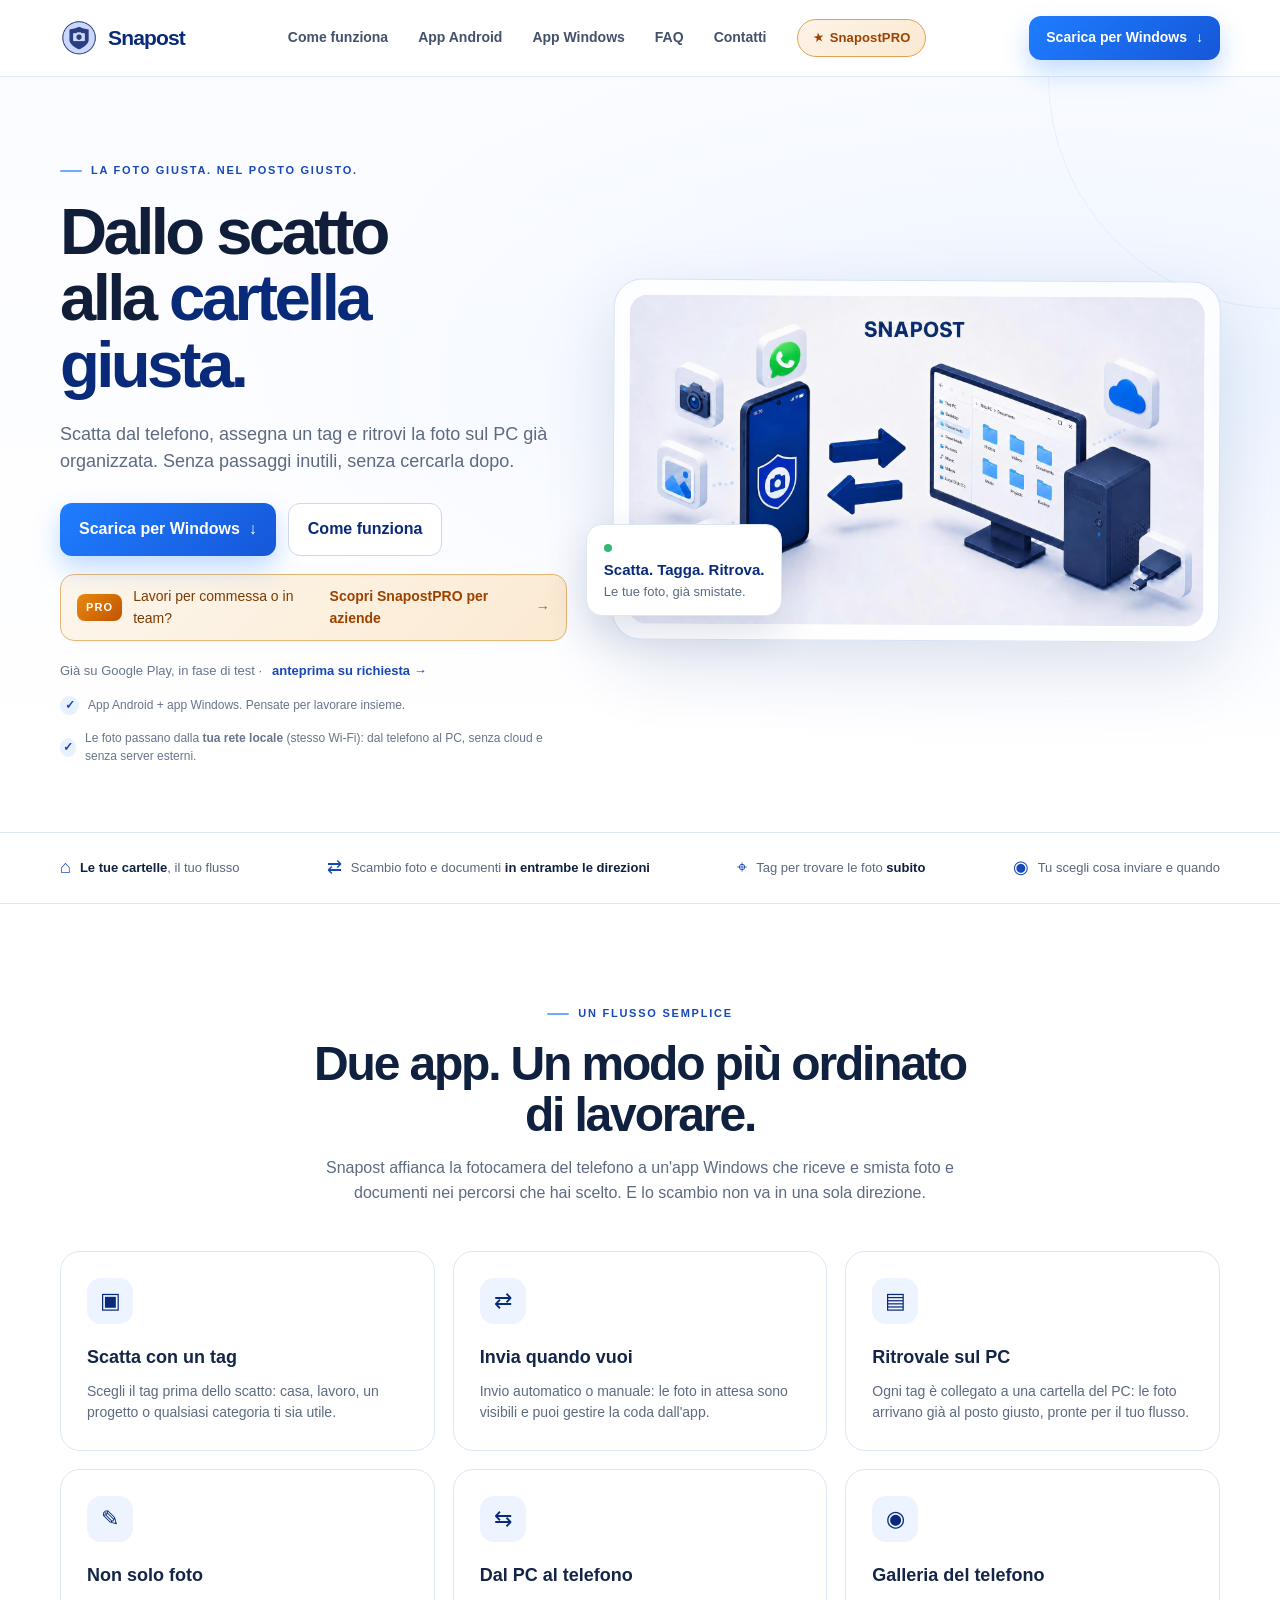
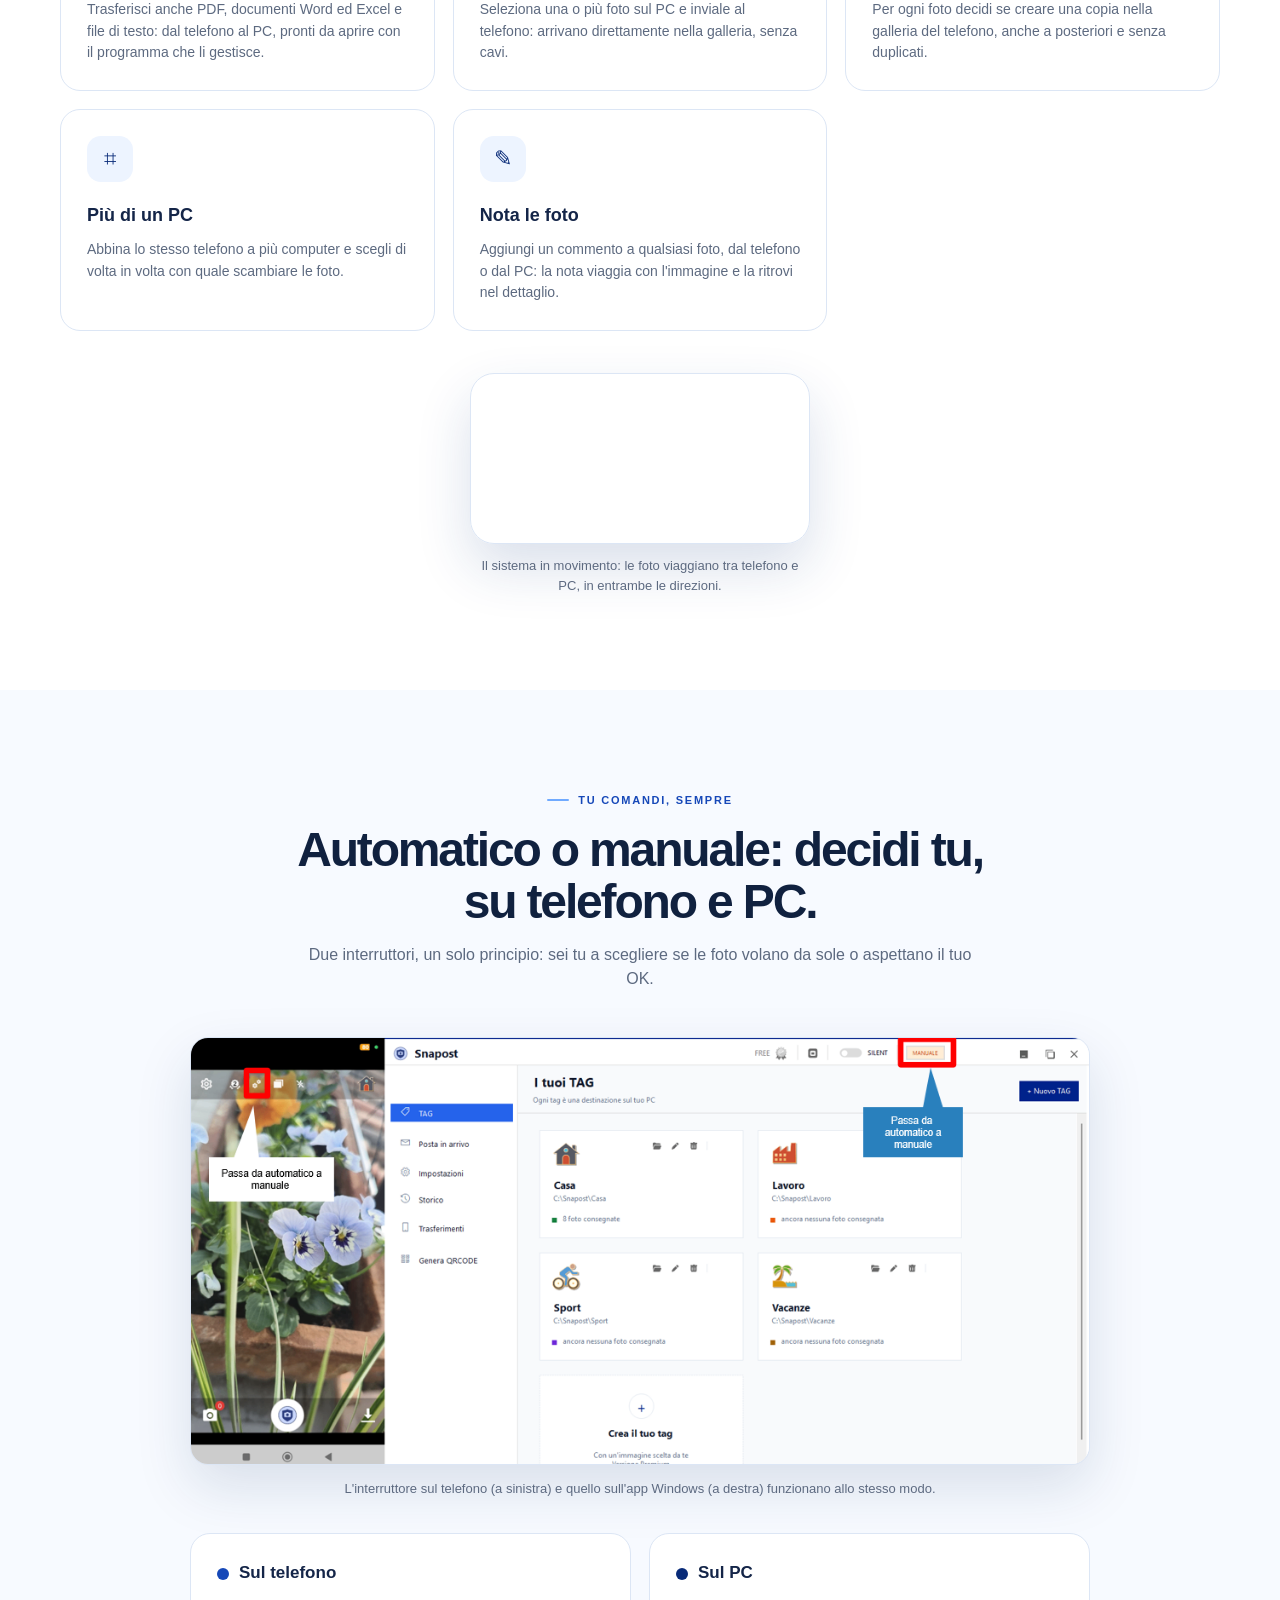
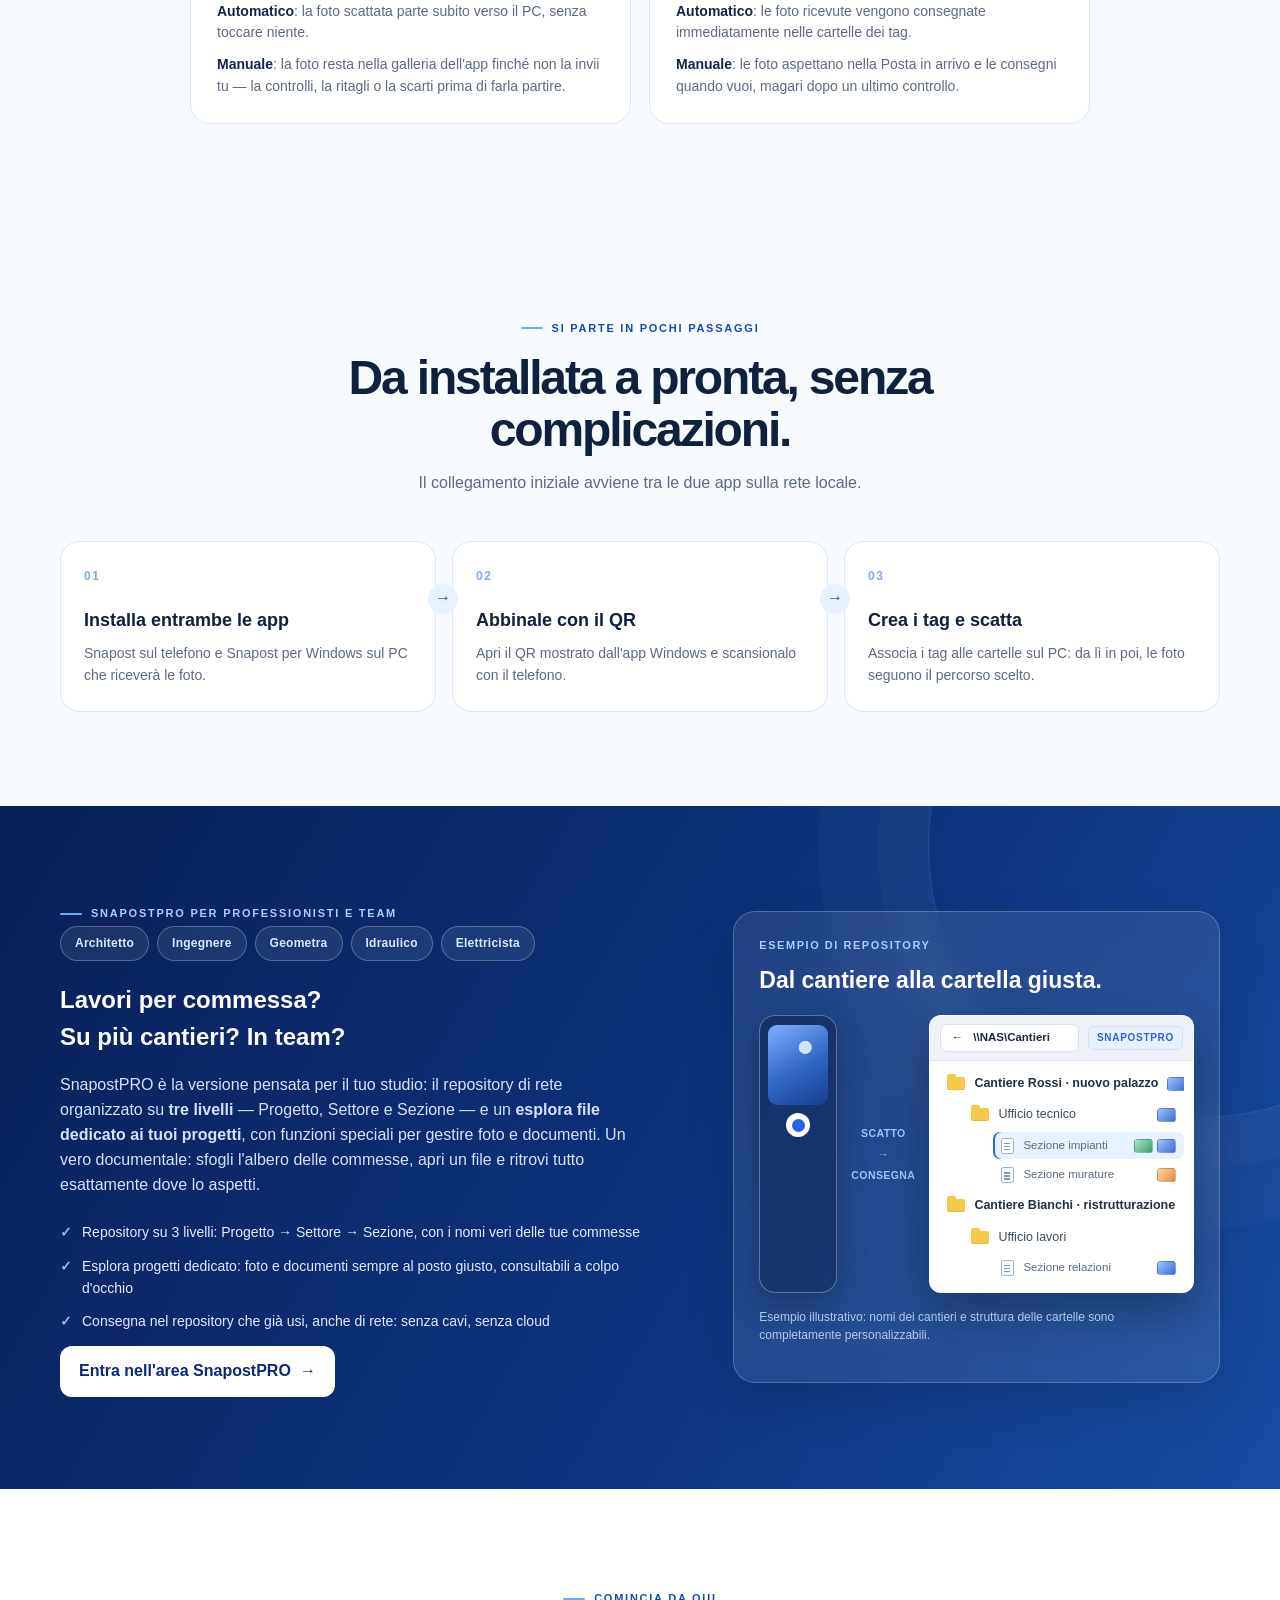
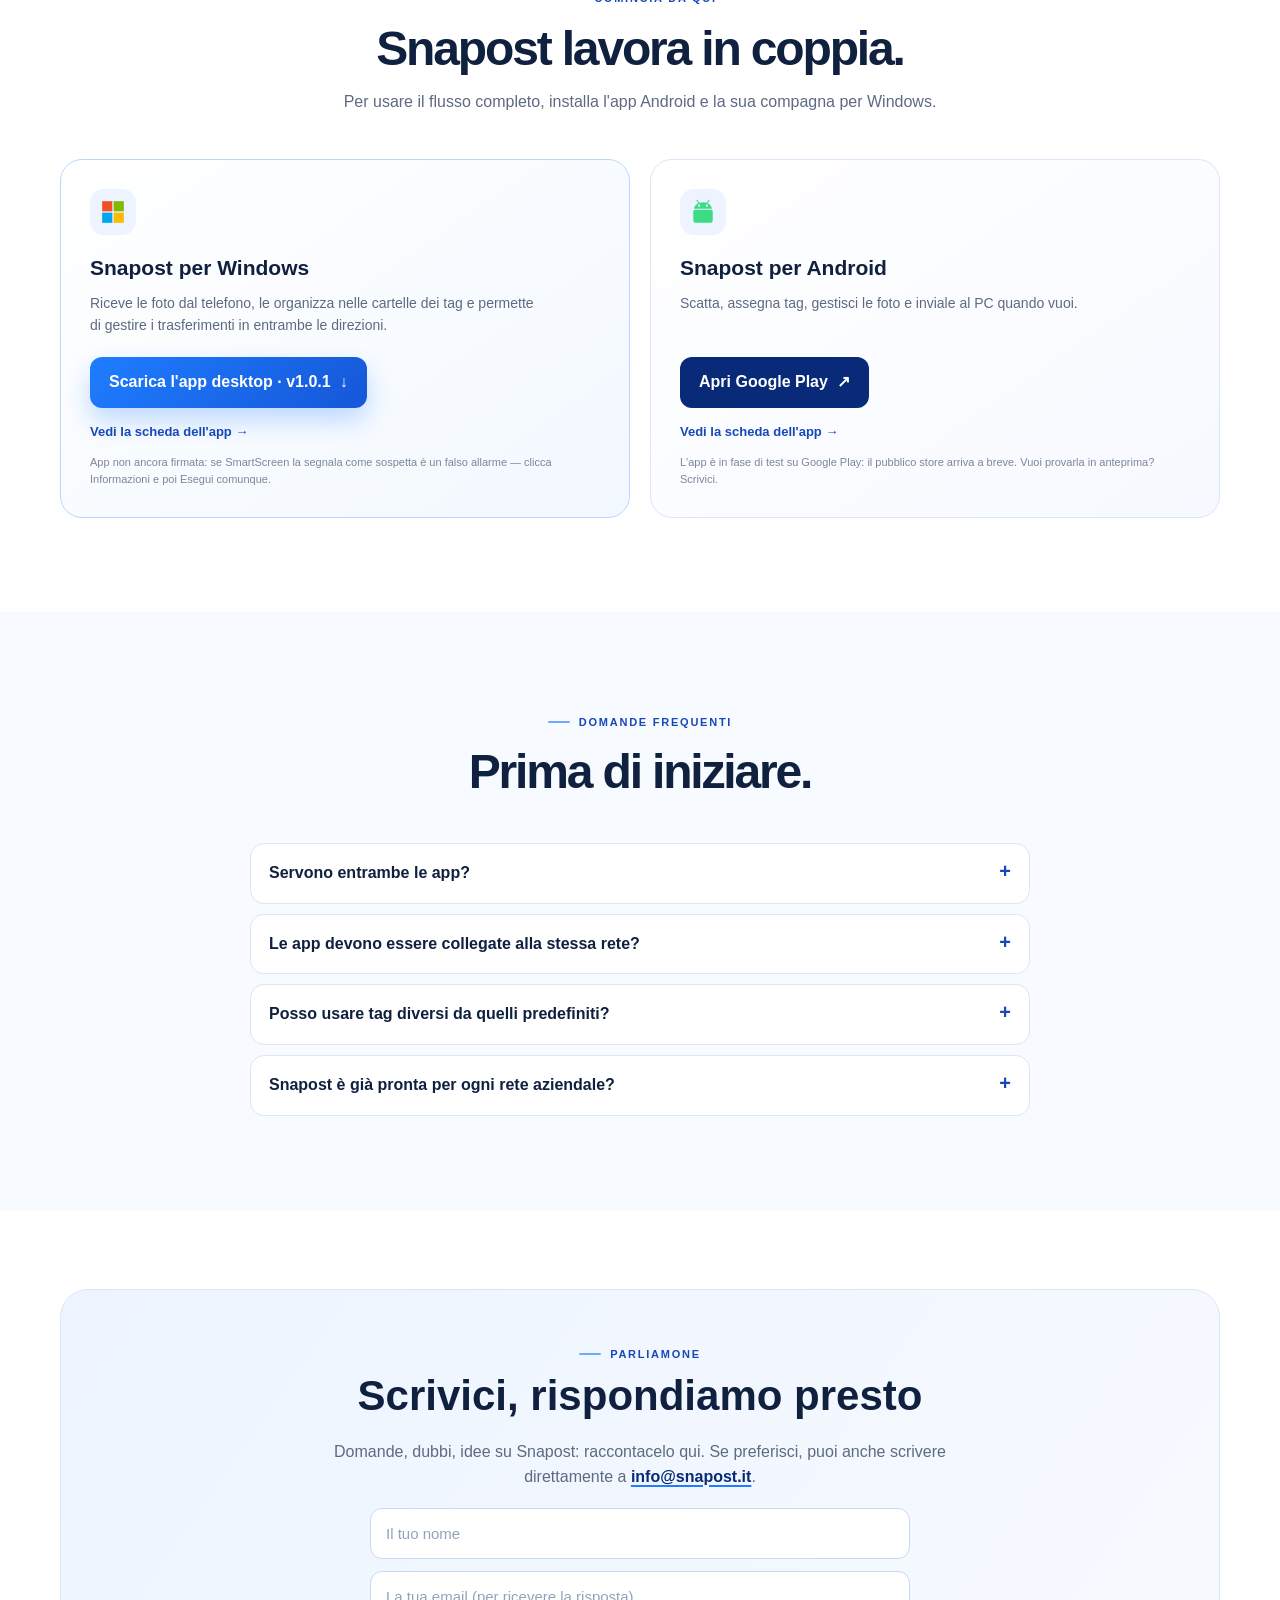
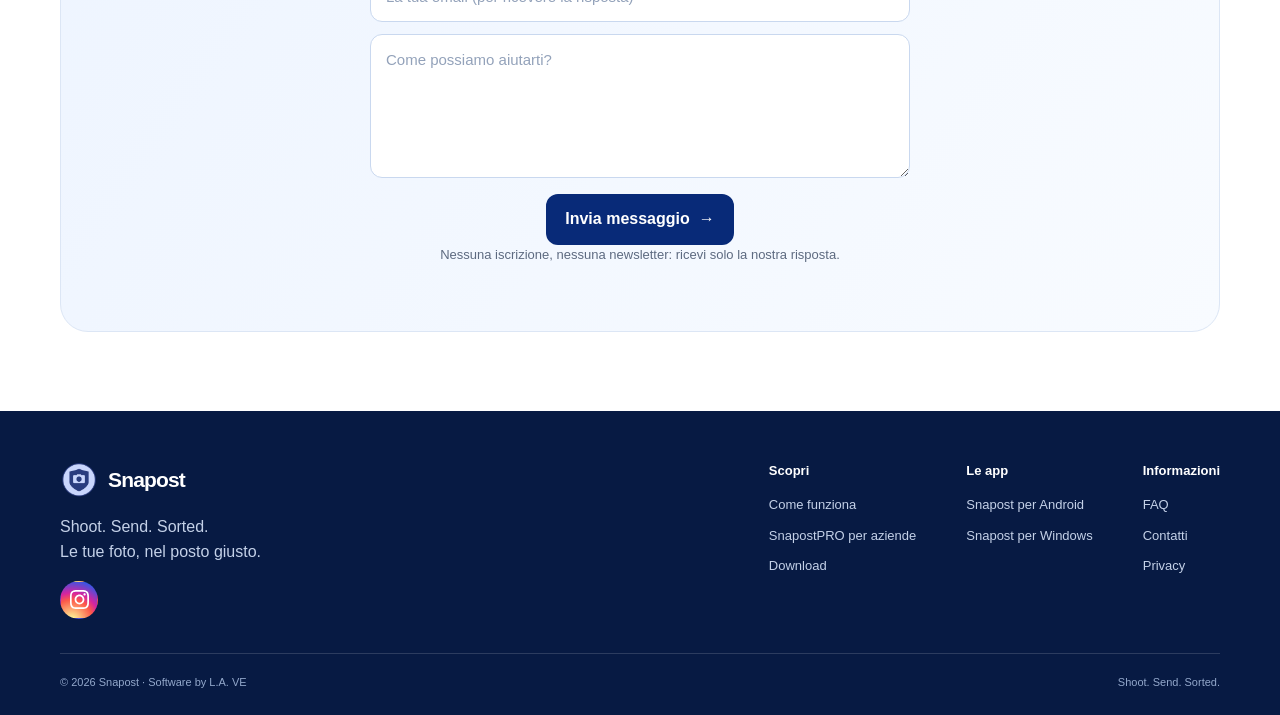
==== commit d5db1a11: "Publish-Snapost-Windows-1.0.1" ====
--- a/index.html
+++ b/index.html
@@ -9,6 +9,9 @@
 <link rel="icon" href="assets/snaposticona.png">
 <link rel="stylesheet" href="assets/stile.css">
 <link rel="stylesheet" href="assets/stile-pro.css">
+<!-- GoatCounter: statistiche visite, privacy-friendly senza cookie -->
+<script data-goatcounter="https://snapost.goatcounter.com/count"
+        async src="//gc.zgo.at/count.js"></script>
 </head>
 <body>
 <header class="topbar">
@@ -130,7 +133,7 @@
   <div class="container">
     <div class="section-head reveal"><div class="eyebrow">Comincia da qui</div><h2>Snapost lavora in coppia.</h2><p>Per usare il flusso completo, installa l'app Android e la sua compagna per Windows.</p></div>
     <div class="download-grid">
-      <article class="download-card win reveal"><div class="feature-icon" aria-hidden="true"><svg width="26" height="26" viewBox="0 0 24 24"><rect x="2" y="2" width="9.4" height="9.4" fill="#F25022"/><rect x="12.6" y="2" width="9.4" height="9.4" fill="#7FBA00"/><rect x="2" y="12.6" width="9.4" height="9.4" fill="#00A4EF"/><rect x="12.6" y="12.6" width="9.4" height="9.4" fill="#FFB900"/></svg></div><h3>Snapost per Windows</h3><p>Riceve le foto dal telefono, le organizza nelle cartelle dei tag e permette di gestire i trasferimenti in entrambe le direzioni.</p><a class="btn windows" href="download/Snapost_Setup_0.9.8.exe" download>Scarica l'app desktop · v0.9.8 <span aria-hidden="true">↓</span></a><a class="more-link" href="windows.html">Vedi la scheda dell'app →</a><small>App non ancora firmata: se SmartScreen la segnala come sospetta è un falso allarme — clicca Informazioni e poi Esegui comunque.</small></article>
+      <article class="download-card win reveal"><div class="feature-icon" aria-hidden="true"><svg width="26" height="26" viewBox="0 0 24 24"><rect x="2" y="2" width="9.4" height="9.4" fill="#F25022"/><rect x="12.6" y="2" width="9.4" height="9.4" fill="#7FBA00"/><rect x="2" y="12.6" width="9.4" height="9.4" fill="#00A4EF"/><rect x="12.6" y="12.6" width="9.4" height="9.4" fill="#FFB900"/></svg></div><h3>Snapost per Windows</h3><p>Riceve le foto dal telefono, le organizza nelle cartelle dei tag e permette di gestire i trasferimenti in entrambe le direzioni.</p><a class="btn windows" href="download/Snapost_Setup_1.0.1.0.exe" download data-goatcounter="/download/snapost-windows">Scarica l'app desktop · v1.0.1 <span aria-hidden="true">↓</span></a><a class="more-link" href="windows.html">Vedi la scheda dell'app →</a><small>App non ancora firmata: se SmartScreen la segnala come sospetta è un falso allarme — clicca Informazioni e poi Esegui comunque.</small></article>
       <article class="download-card reveal"><div class="feature-icon" aria-hidden="true"><svg width="26" height="26" viewBox="0 0 24 24" fill="#3DDC84"><path d="M7.7 3.9 6 1.6c-.2-.2-.1-.5.1-.7.2-.2.5-.1.7.1l1.8 2.4c1-.3 2.1-.5 3.4-.5s2.4.2 3.4.5L17.2 1c.2-.2.5-.3.7-.1.2.2.3.5.1.7l-1.7 2.3c2.2 1.1 3.7 3 4 5.1H3.7c.3-2.1 1.8-4 4-5.1z"/><circle cx="8.4" cy="6.1" r="1" fill="#fff"/><circle cx="15.6" cy="6.1" r="1" fill="#fff"/><path d="M3 11.5c0-.8.7-1.5 1.5-1.5h15c.8 0 1.5.7 1.5 1.5v8c0 1.4-1.1 2.5-2.5 2.5h-13C4.1 22 3 20.9 3 19.5z"/></svg></div><h3>Snapost per Android</h3><p>Scatta, assegna tag, gestisci le foto e inviale al PC quando vuoi.</p><a class="btn primary" href="android.html#download">Apri Google Play <span aria-hidden="true">↗</span></a><a class="more-link" href="android.html">Vedi la scheda dell'app →</a><small>L'app è in fase di test su Google Play: il pubblico store arriva a breve. Vuoi provarla in anteprima? <a href="mailto:info@snapost.it?subject=Anteprima%20Snapost%20Android">Scrivici</a>.</small></article>
     </div>
   </div>
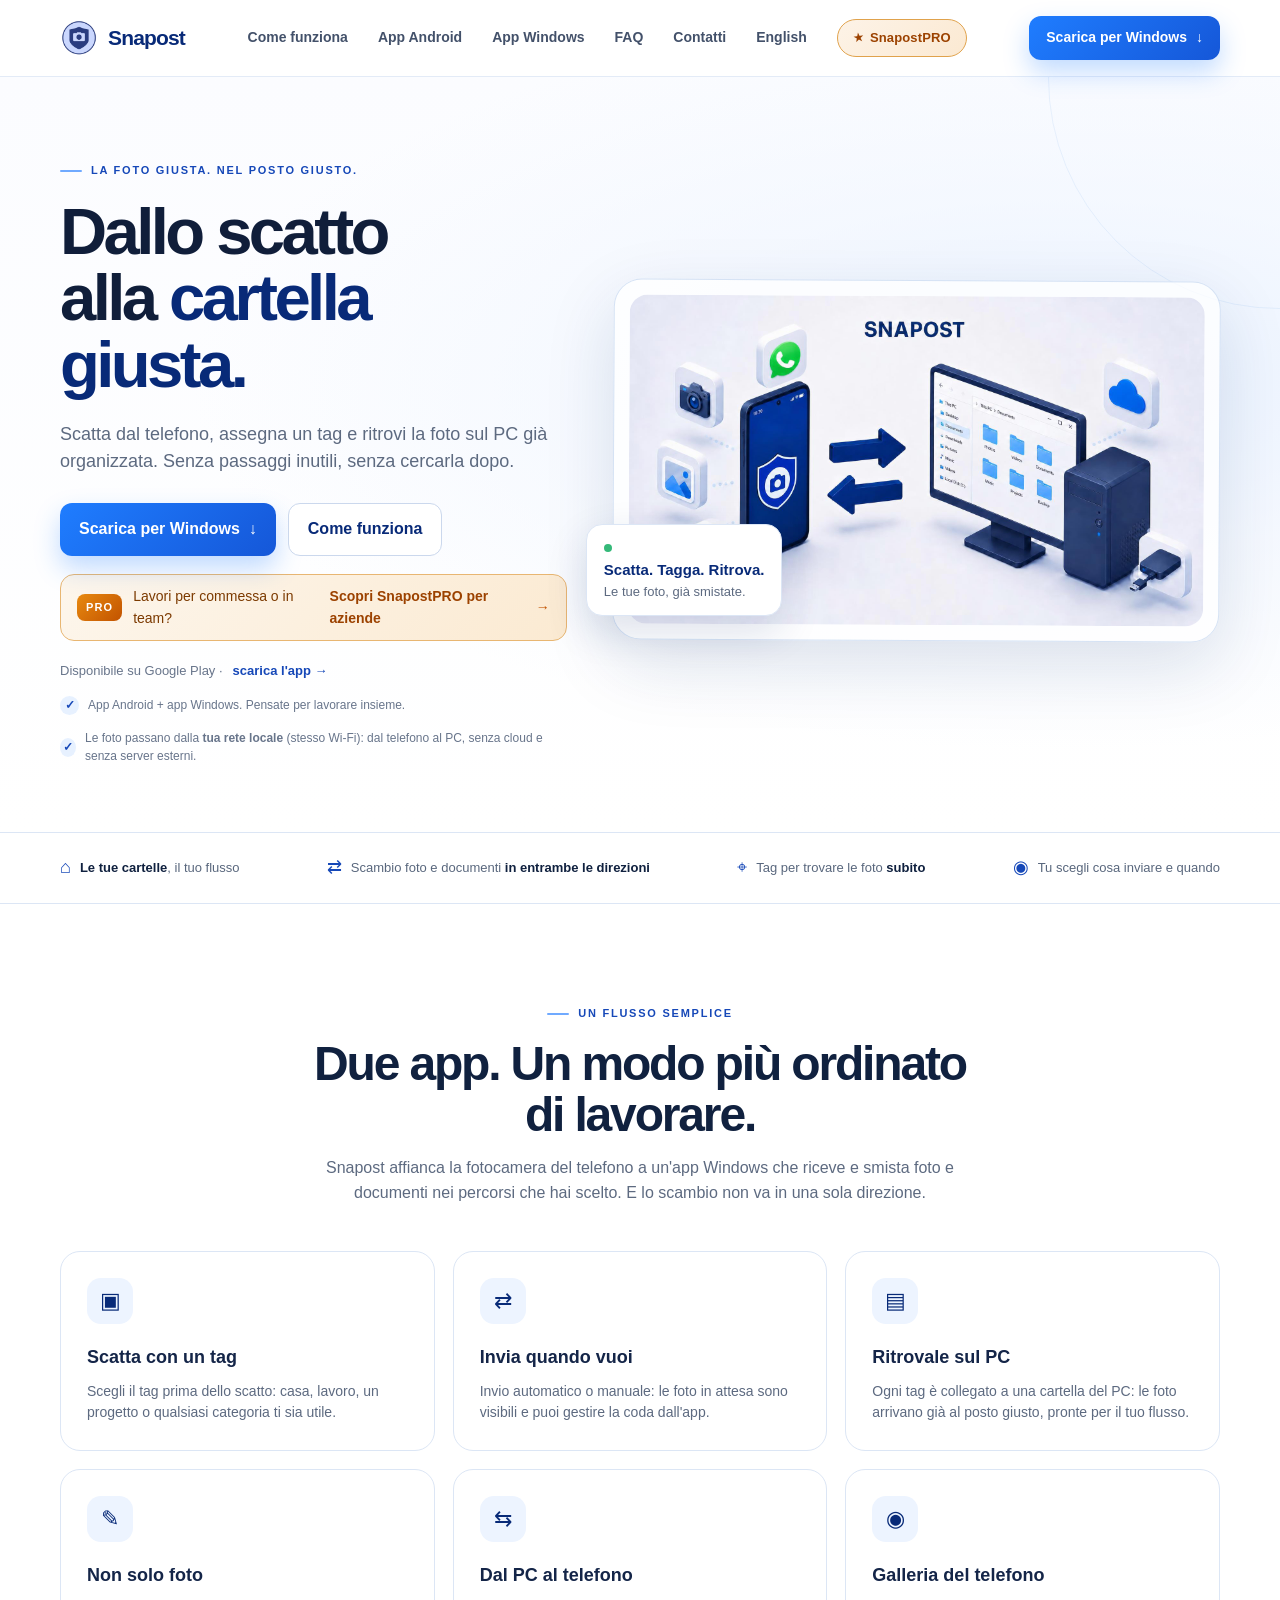
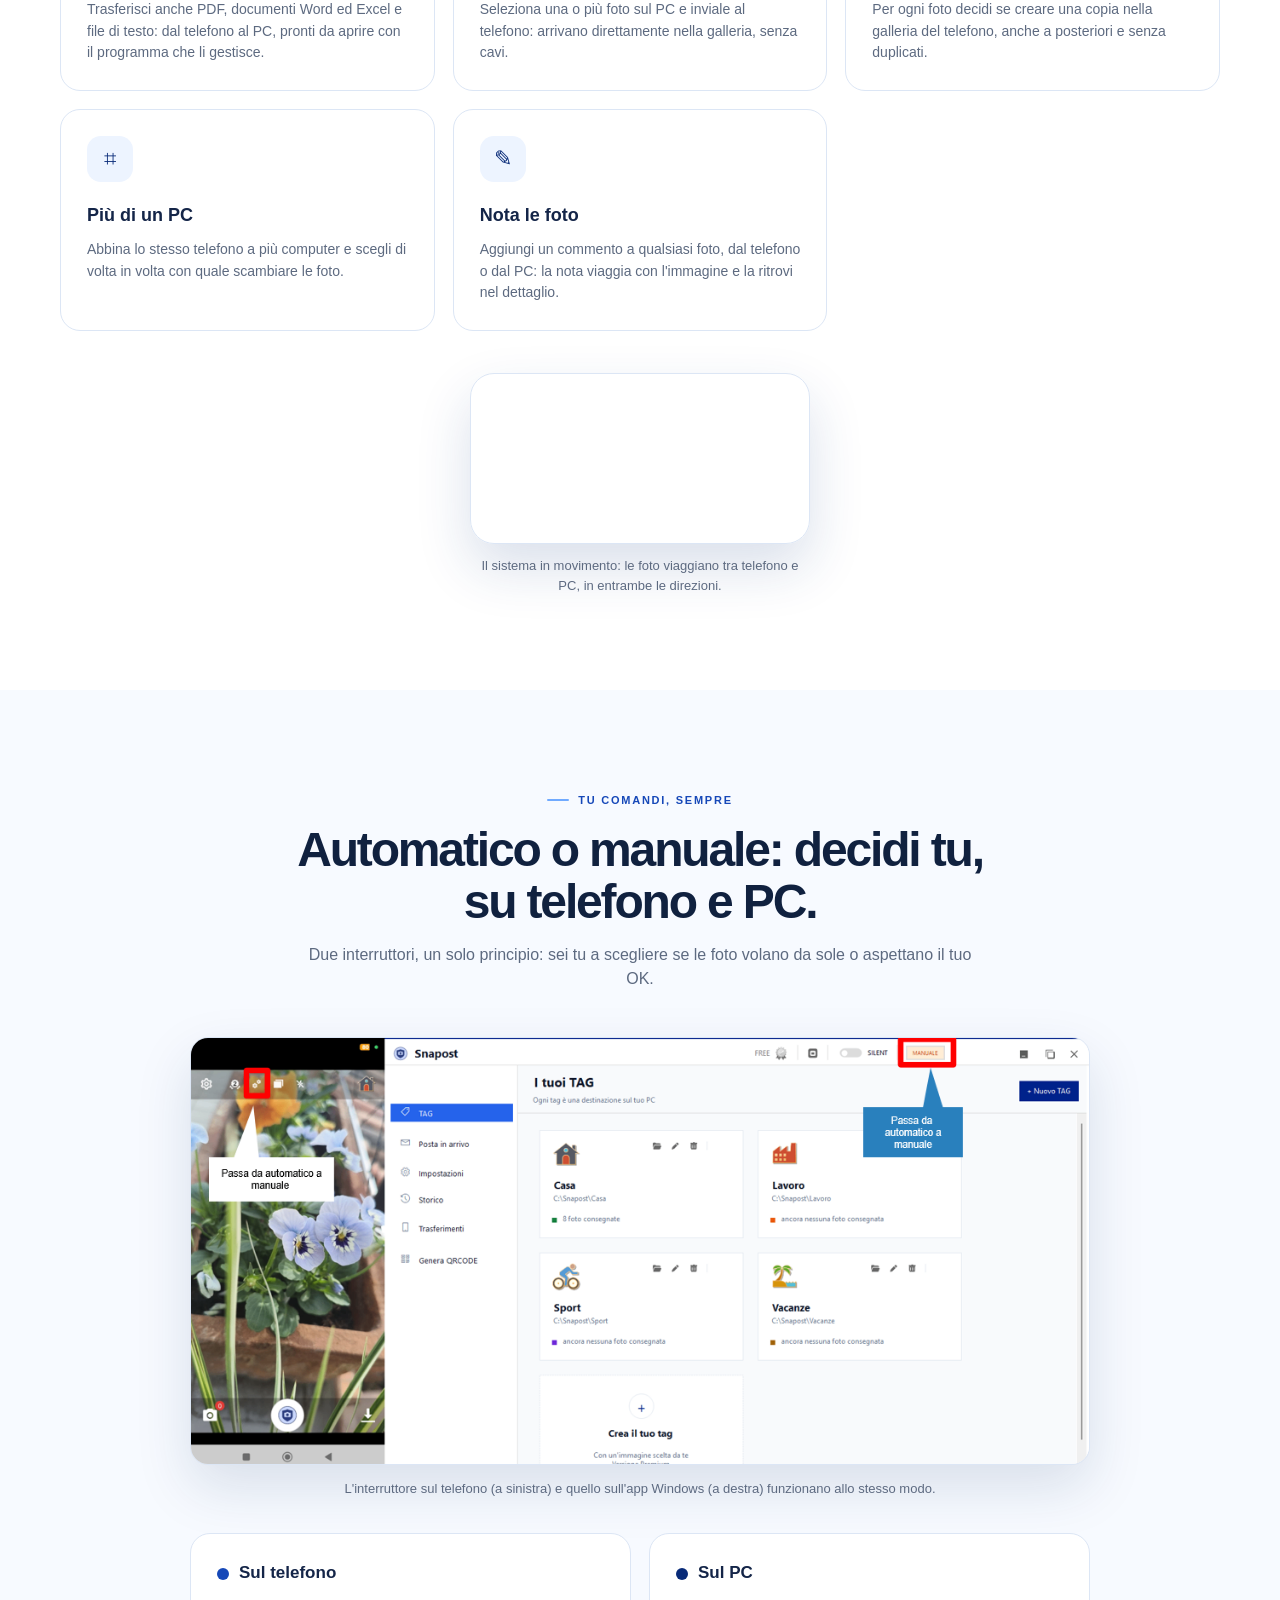
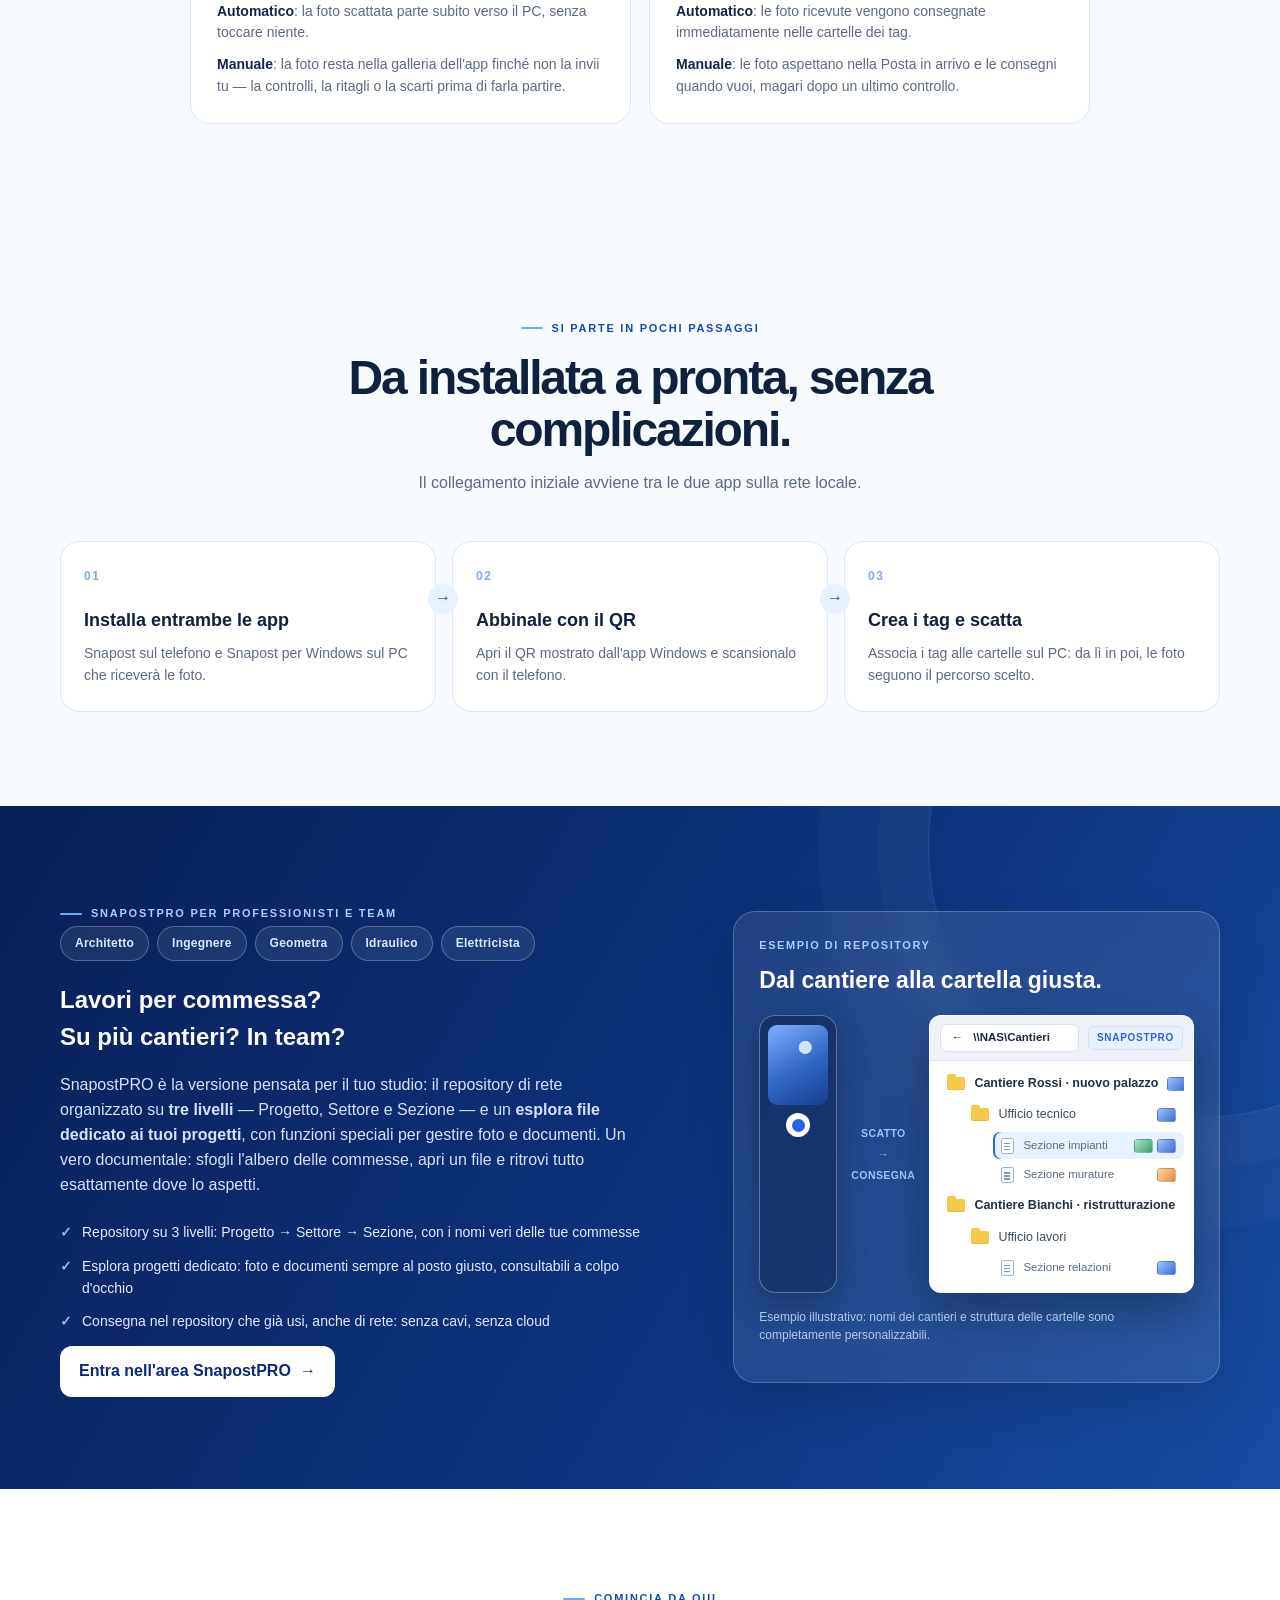
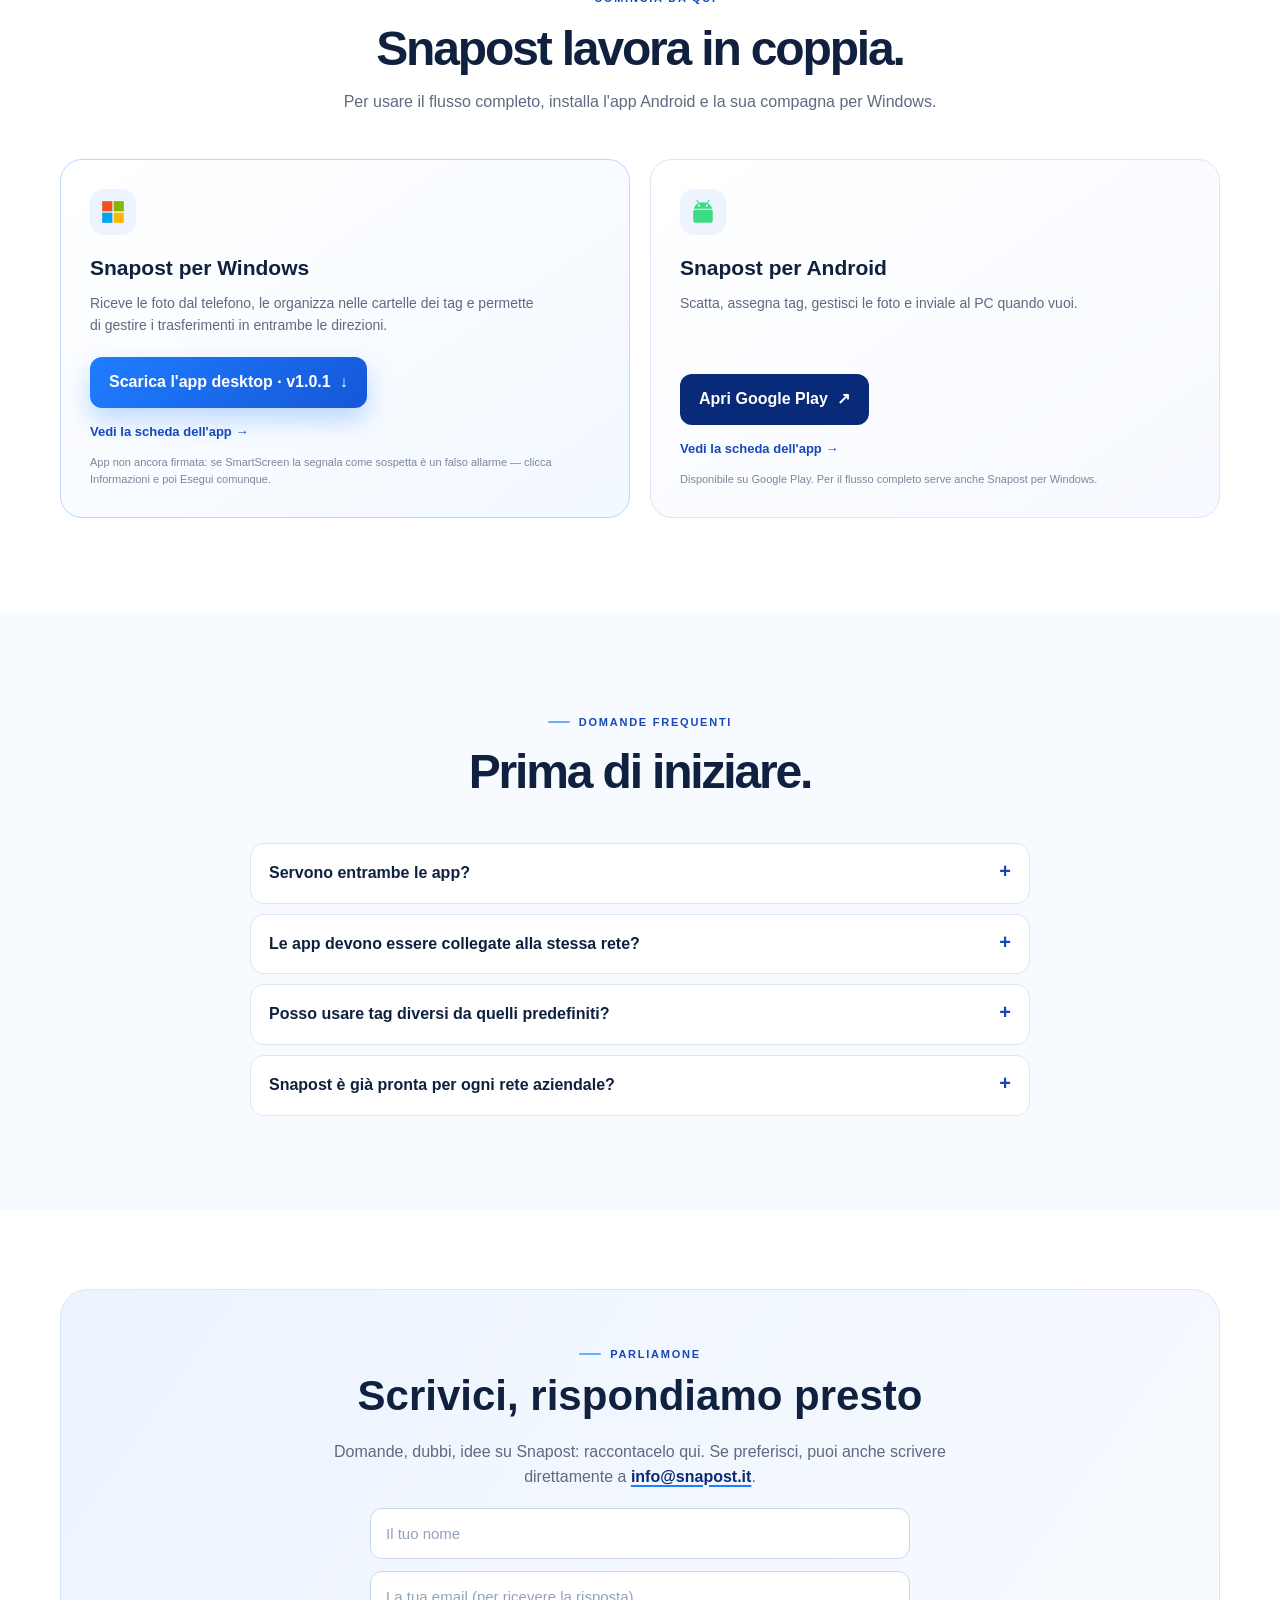
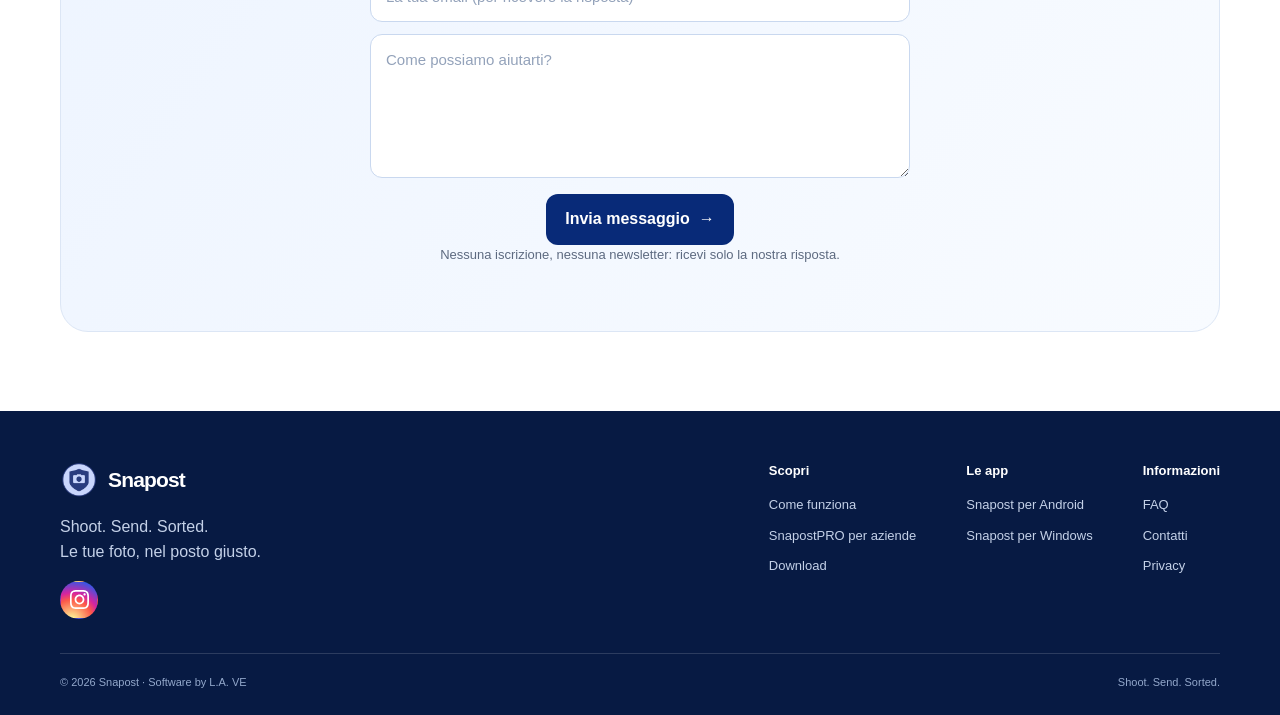
==== commit 8be72f44: "Add-English-Snapost-site-pages" ====
--- a/index.html
+++ b/index.html
@@ -18,7 +18,7 @@
   <div class="container nav">
     <a class="brand" href="index.html" aria-label="Snapost home"><img src="assets/snaposticona.png" alt=""><span>Snapost</span></a>
     <nav class="navlinks" id="navlinks" aria-label="Navigazione principale">
-      <a href="#funziona">Come funziona</a><a href="android.html">App Android</a><a href="windows.html">App Windows</a><a href="#faq">FAQ</a><a href="#contatti">Contatti</a><a class="pro-pill" href="#aziende" data-pro-open><span class="pro-star" aria-hidden="true">★</span>SnapostPRO</a>
+      <a href="#funziona">Come funziona</a><a href="android.html">App Android</a><a href="windows.html">App Windows</a><a href="#faq">FAQ</a><a href="#contatti">Contatti</a><a href="en.html" lang="en">English</a><a class="pro-pill" href="#aziende" data-pro-open><span class="pro-star" aria-hidden="true">★</span>SnapostPRO</a>
     </nav>
     <a class="nav-cta btn windows" href="#download">Scarica per Windows <span aria-hidden="true">↓</span></a>
     <button class="menu-toggle" id="menuToggle" aria-label="Apri menu" aria-expanded="false">☰</button>
@@ -36,7 +36,7 @@
         <a class="btn secondary" href="#funziona">Come funziona</a>
       </div>
       <a class="pro-banner" href="#aziende" data-pro-open><span class="pro-banner-badge">PRO</span>Lavori per commessa o in team? <strong>Scopri SnapostPRO per aziende</strong><span class="pro-arrow" aria-hidden="true">→</span></a>
-      <div class="hero-store"><span>Già su Google Play, in fase di test ·</span> <a href="#download">anteprima su richiesta →</a></div>
+      <div class="hero-store"><span>Disponibile su Google Play ·</span> <a href="https://play.google.com/store/apps/details?id=com.snapost.app" target="_blank" rel="noopener">scarica l'app →</a></div>
       <div class="hero-note"><span class="check">✓</span> App Android + app Windows. Pensate per lavorare insieme.</div>
       <div class="hero-note"><span class="check">✓</span><span>Le foto passano dalla <strong>tua rete locale</strong> (stesso Wi-Fi): dal telefono al PC, senza cloud e senza server esterni.</span></div>
     </div>
@@ -134,7 +134,7 @@
     <div class="section-head reveal"><div class="eyebrow">Comincia da qui</div><h2>Snapost lavora in coppia.</h2><p>Per usare il flusso completo, installa l'app Android e la sua compagna per Windows.</p></div>
     <div class="download-grid">
       <article class="download-card win reveal"><div class="feature-icon" aria-hidden="true"><svg width="26" height="26" viewBox="0 0 24 24"><rect x="2" y="2" width="9.4" height="9.4" fill="#F25022"/><rect x="12.6" y="2" width="9.4" height="9.4" fill="#7FBA00"/><rect x="2" y="12.6" width="9.4" height="9.4" fill="#00A4EF"/><rect x="12.6" y="12.6" width="9.4" height="9.4" fill="#FFB900"/></svg></div><h3>Snapost per Windows</h3><p>Riceve le foto dal telefono, le organizza nelle cartelle dei tag e permette di gestire i trasferimenti in entrambe le direzioni.</p><a class="btn windows" href="download/Snapost_Setup_1.0.1.0.exe" download data-goatcounter="/download/snapost-windows">Scarica l'app desktop · v1.0.1 <span aria-hidden="true">↓</span></a><a class="more-link" href="windows.html">Vedi la scheda dell'app →</a><small>App non ancora firmata: se SmartScreen la segnala come sospetta è un falso allarme — clicca Informazioni e poi Esegui comunque.</small></article>
-      <article class="download-card reveal"><div class="feature-icon" aria-hidden="true"><svg width="26" height="26" viewBox="0 0 24 24" fill="#3DDC84"><path d="M7.7 3.9 6 1.6c-.2-.2-.1-.5.1-.7.2-.2.5-.1.7.1l1.8 2.4c1-.3 2.1-.5 3.4-.5s2.4.2 3.4.5L17.2 1c.2-.2.5-.3.7-.1.2.2.3.5.1.7l-1.7 2.3c2.2 1.1 3.7 3 4 5.1H3.7c.3-2.1 1.8-4 4-5.1z"/><circle cx="8.4" cy="6.1" r="1" fill="#fff"/><circle cx="15.6" cy="6.1" r="1" fill="#fff"/><path d="M3 11.5c0-.8.7-1.5 1.5-1.5h15c.8 0 1.5.7 1.5 1.5v8c0 1.4-1.1 2.5-2.5 2.5h-13C4.1 22 3 20.9 3 19.5z"/></svg></div><h3>Snapost per Android</h3><p>Scatta, assegna tag, gestisci le foto e inviale al PC quando vuoi.</p><a class="btn primary" href="android.html#download">Apri Google Play <span aria-hidden="true">↗</span></a><a class="more-link" href="android.html">Vedi la scheda dell'app →</a><small>L'app è in fase di test su Google Play: il pubblico store arriva a breve. Vuoi provarla in anteprima? <a href="mailto:info@snapost.it?subject=Anteprima%20Snapost%20Android">Scrivici</a>.</small></article>
+      <article class="download-card reveal"><div class="feature-icon" aria-hidden="true"><svg width="26" height="26" viewBox="0 0 24 24" fill="#3DDC84"><path d="M7.7 3.9 6 1.6c-.2-.2-.1-.5.1-.7.2-.2.5-.1.7.1l1.8 2.4c1-.3 2.1-.5 3.4-.5s2.4.2 3.4.5L17.2 1c.2-.2.5-.3.7-.1.2.2.3.5.1.7l-1.7 2.3c2.2 1.1 3.7 3 4 5.1H3.7c.3-2.1 1.8-4 4-5.1z"/><circle cx="8.4" cy="6.1" r="1" fill="#fff"/><circle cx="15.6" cy="6.1" r="1" fill="#fff"/><path d="M3 11.5c0-.8.7-1.5 1.5-1.5h15c.8 0 1.5.7 1.5 1.5v8c0 1.4-1.1 2.5-2.5 2.5h-13C4.1 22 3 20.9 3 19.5z"/></svg></div><h3>Snapost per Android</h3><p>Scatta, assegna tag, gestisci le foto e inviale al PC quando vuoi.</p><a class="btn primary" href="https://play.google.com/store/apps/details?id=com.snapost.app" target="_blank" rel="noopener">Apri Google Play <span aria-hidden="true">↗</span></a><a class="more-link" href="android.html">Vedi la scheda dell'app →</a><small>Disponibile su Google Play. Per il flusso completo serve anche Snapost per Windows.</small></article>
     </div>
   </div>
 </section>
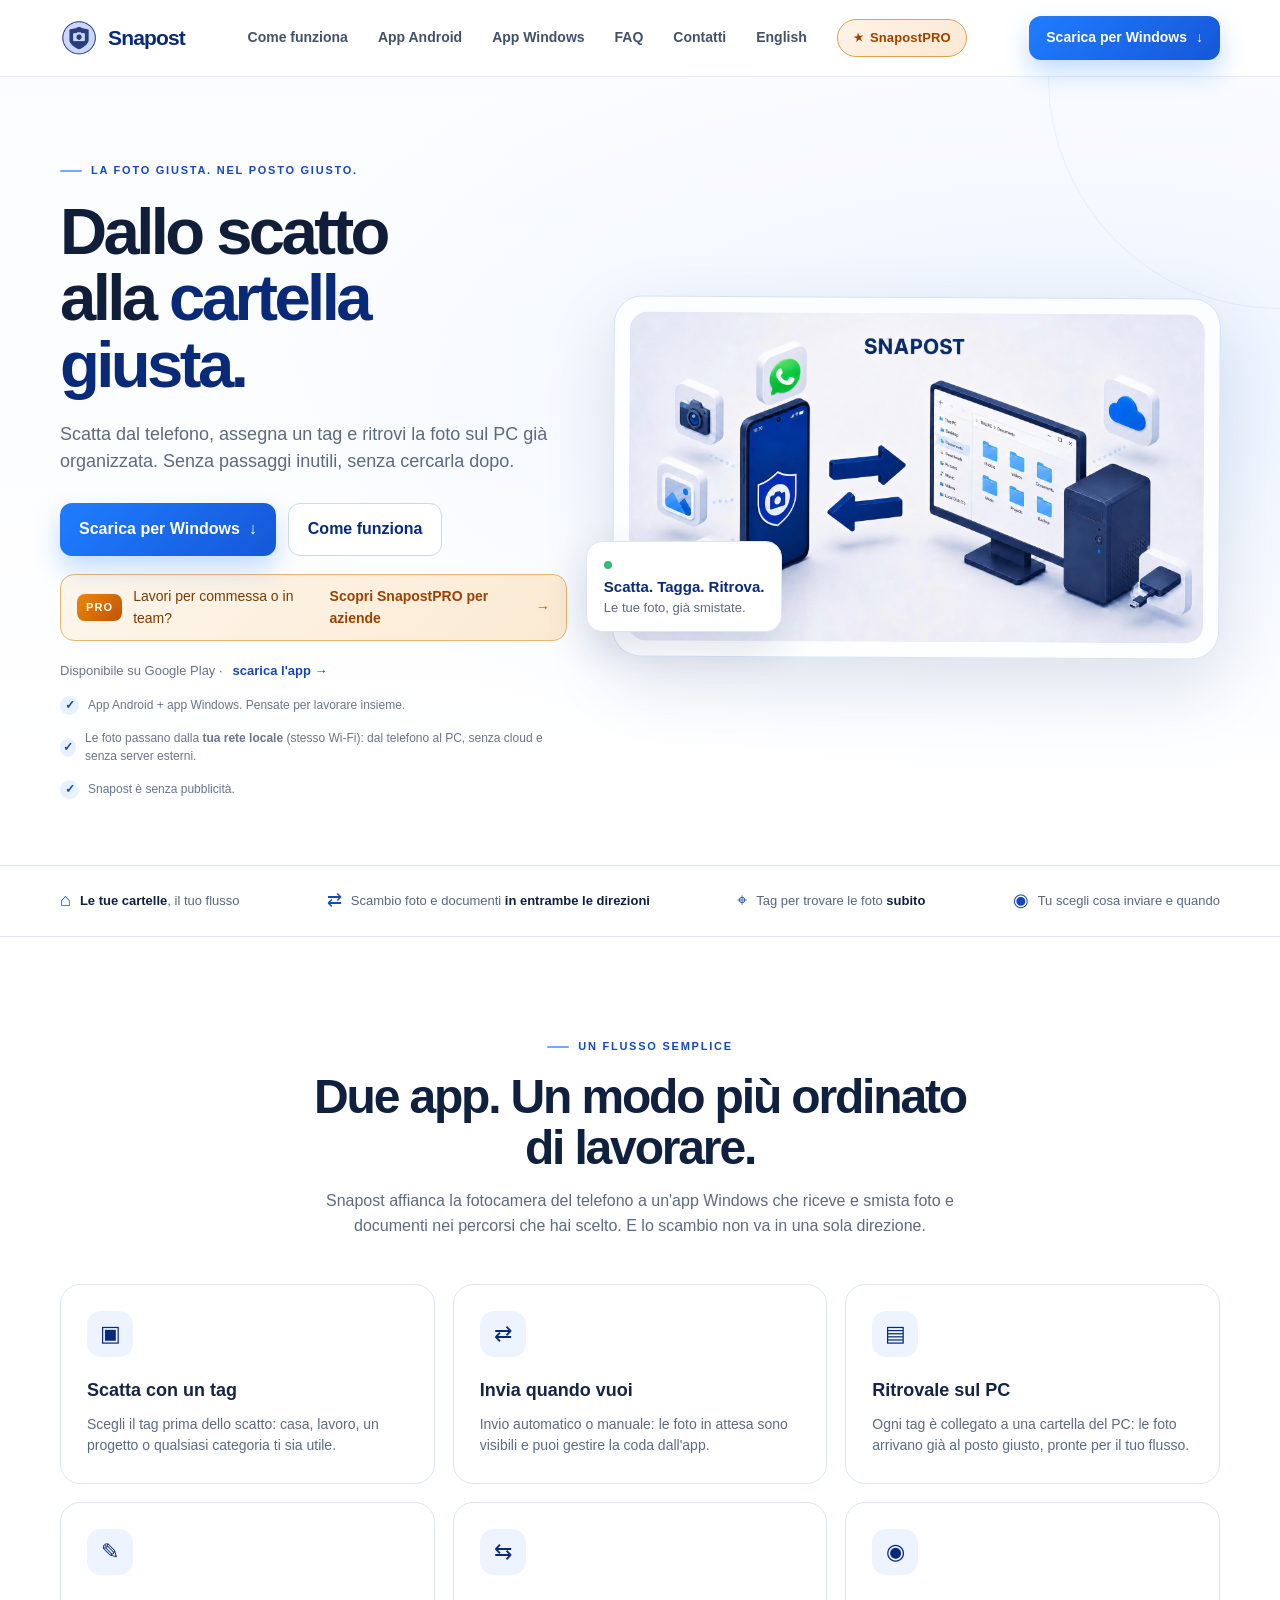
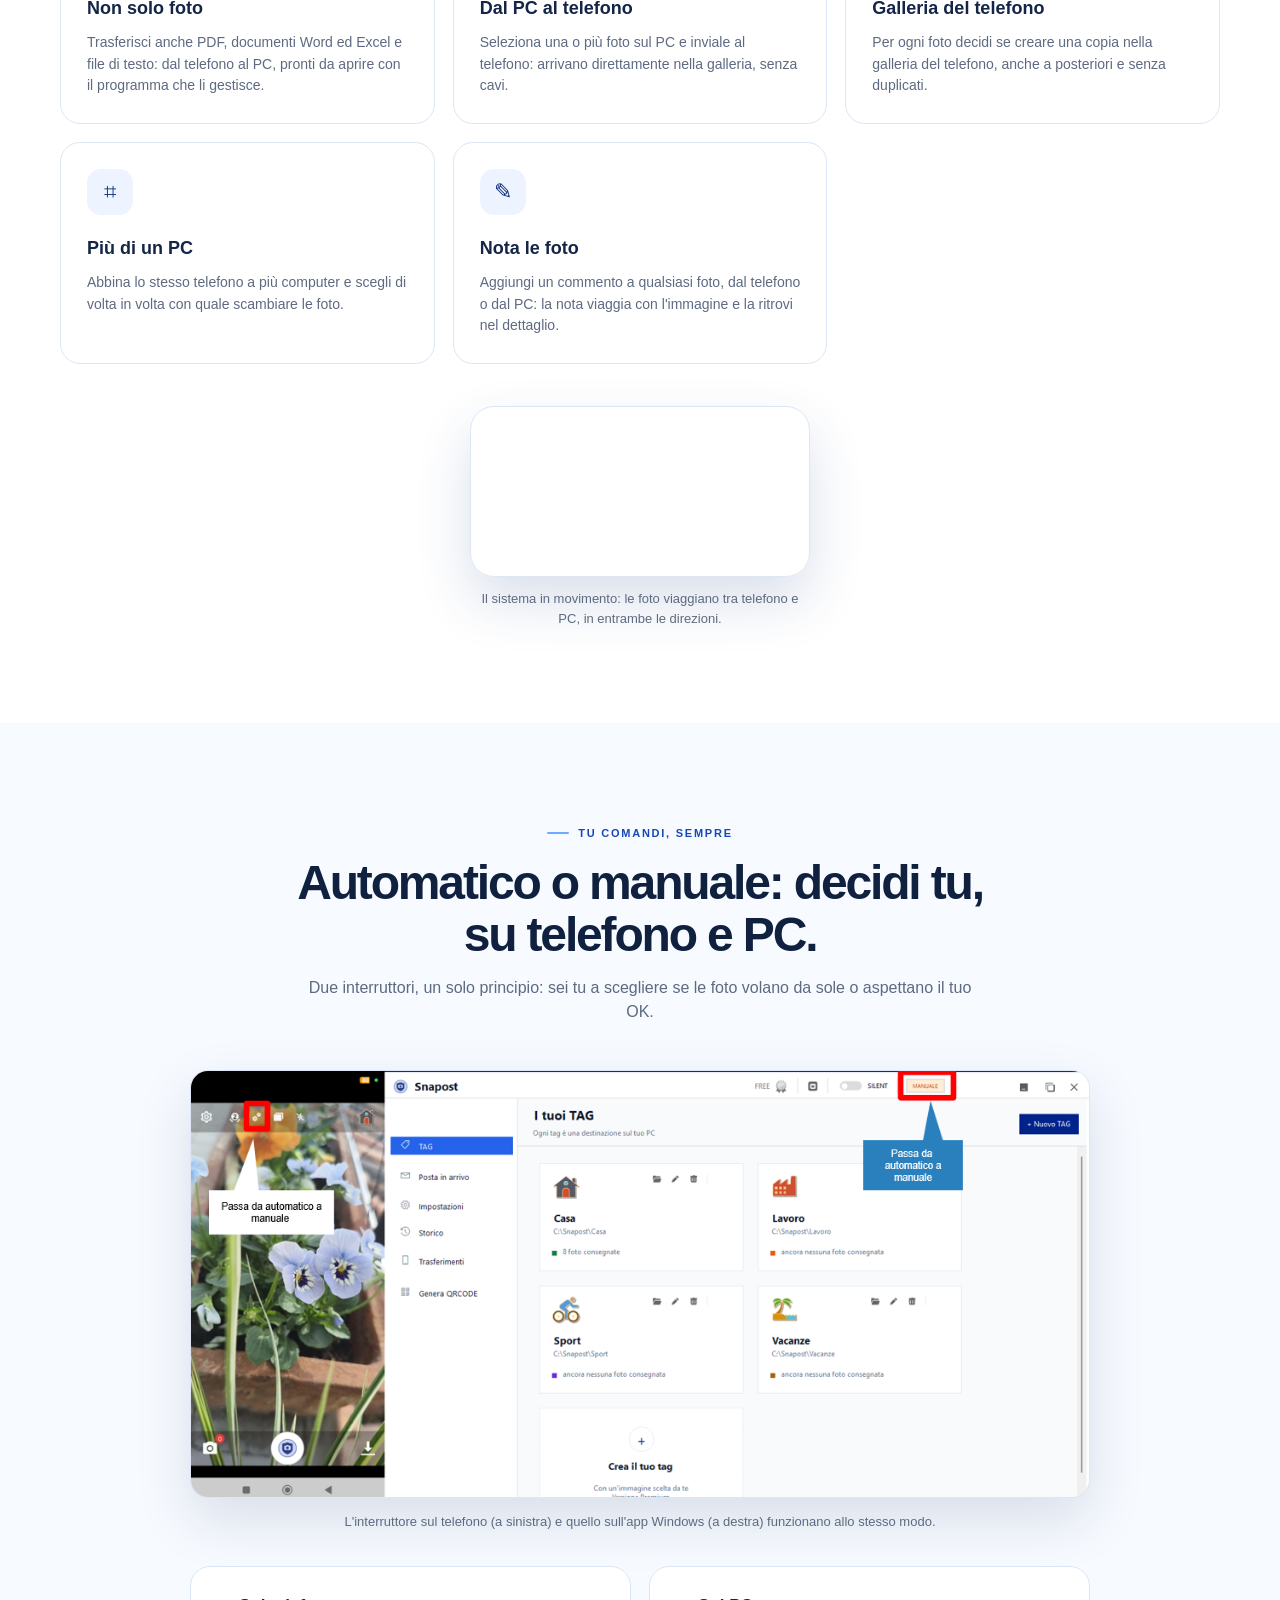
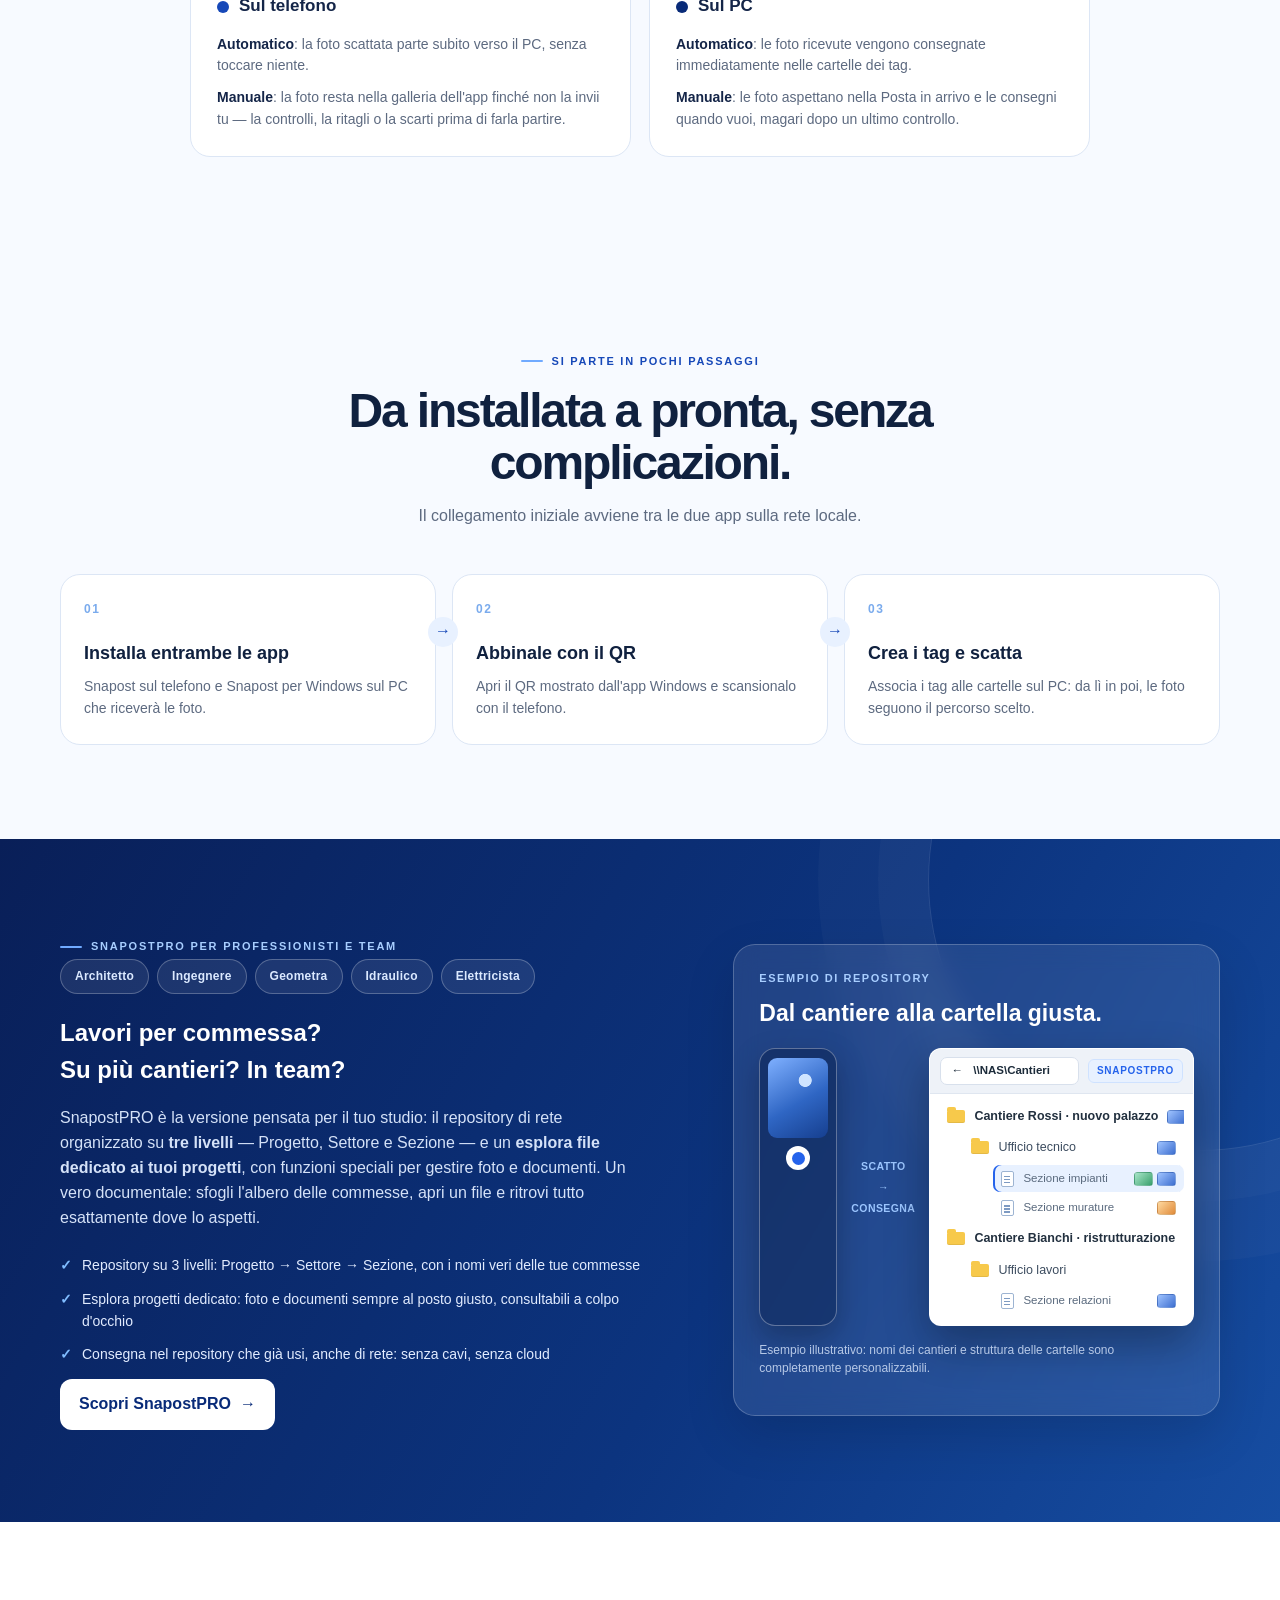
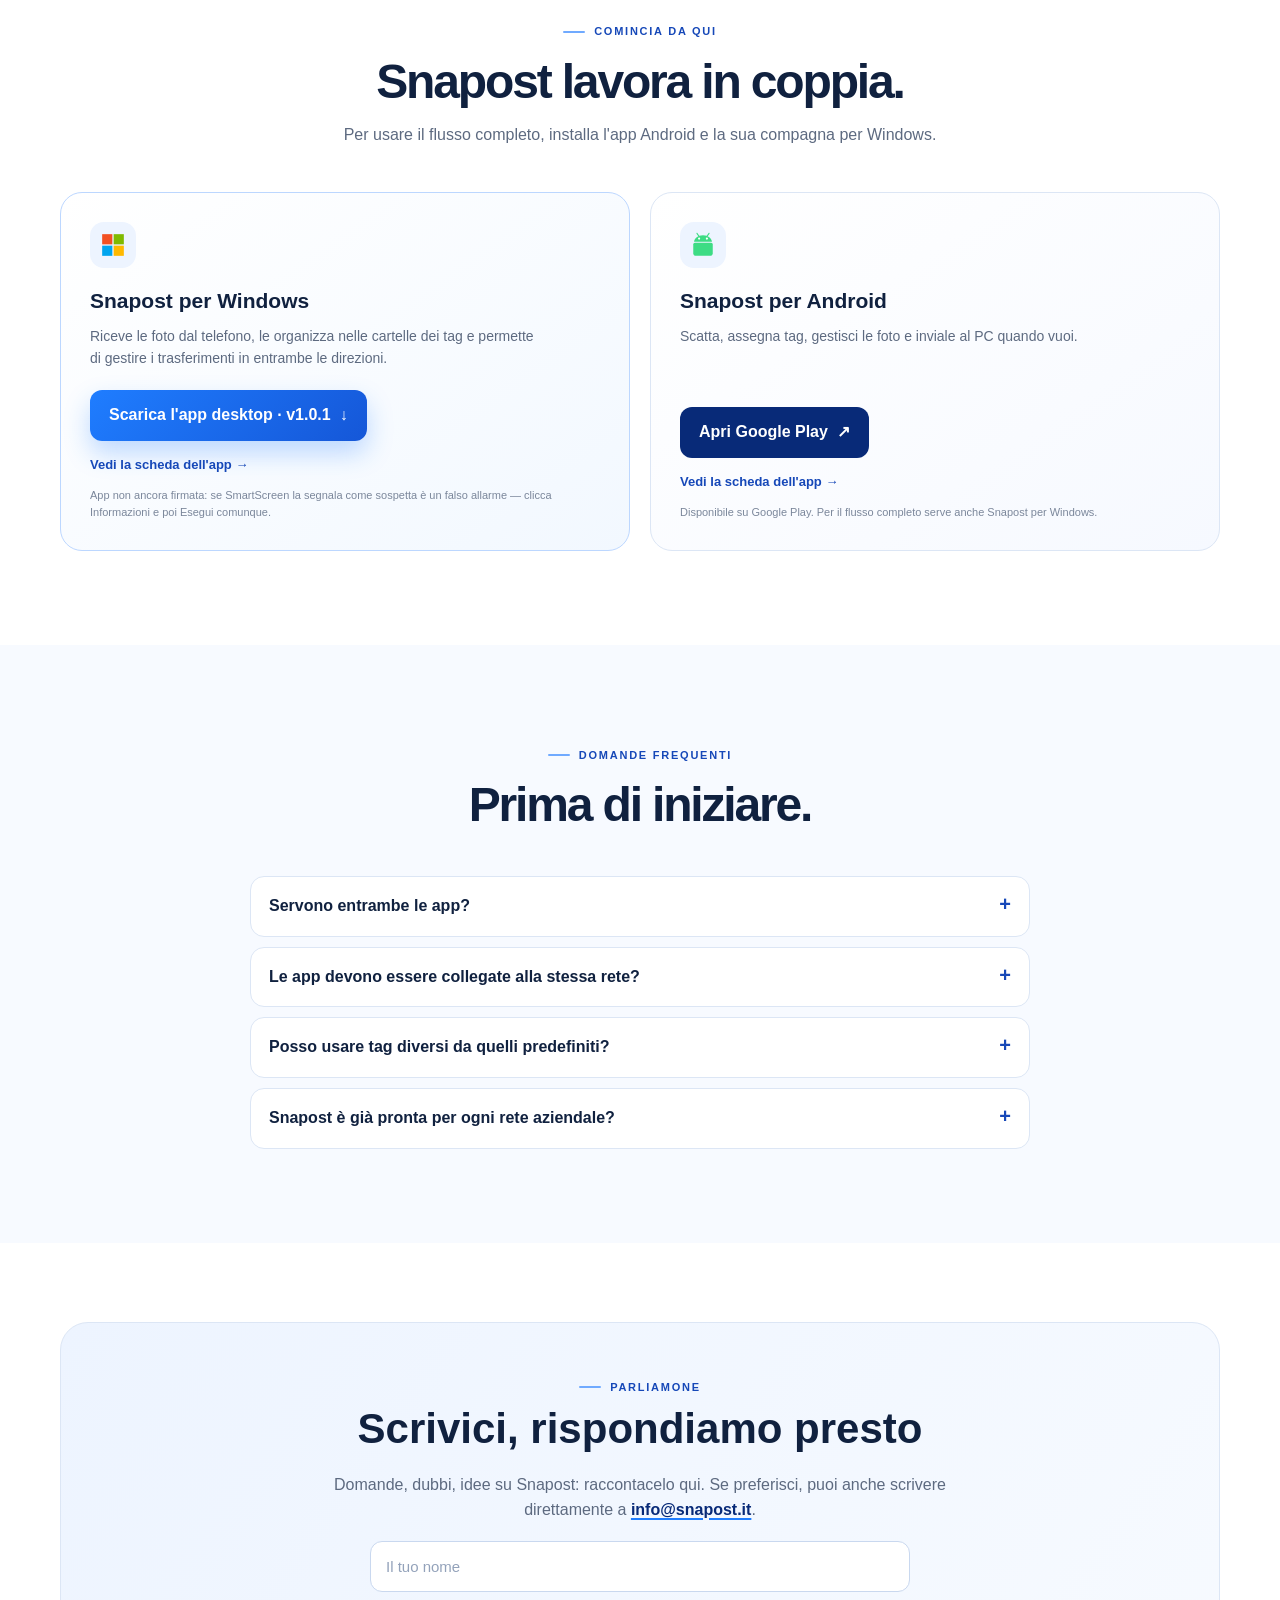
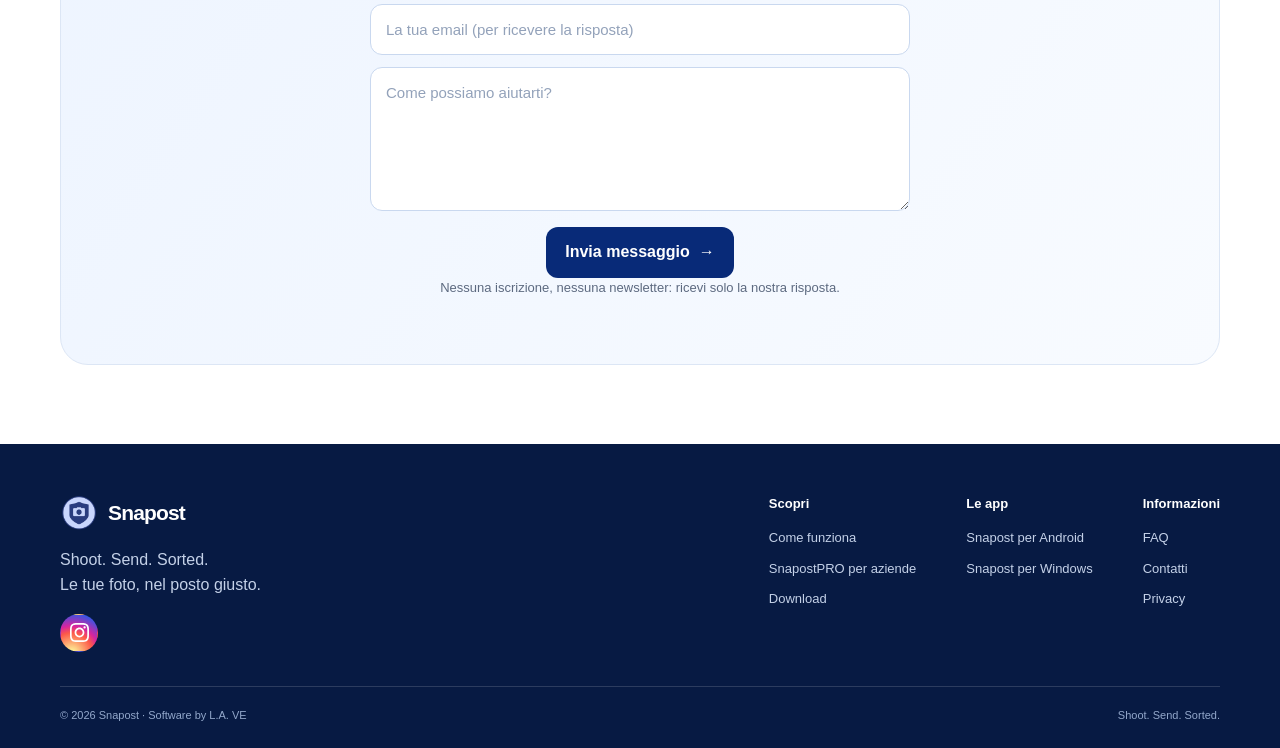
==== commit aefcbff9: "Publish-free-SnapostPRO-test-build" ====
--- a/index.html
+++ b/index.html
@@ -18,7 +18,7 @@
   <div class="container nav">
     <a class="brand" href="index.html" aria-label="Snapost home"><img src="assets/snaposticona.png" alt=""><span>Snapost</span></a>
     <nav class="navlinks" id="navlinks" aria-label="Navigazione principale">
-      <a href="#funziona">Come funziona</a><a href="android.html">App Android</a><a href="windows.html">App Windows</a><a href="#faq">FAQ</a><a href="#contatti">Contatti</a><a href="en.html" lang="en">English</a><a class="pro-pill" href="#aziende" data-pro-open><span class="pro-star" aria-hidden="true">★</span>SnapostPRO</a>
+      <a href="#funziona">Come funziona</a><a href="android.html">App Android</a><a href="windows.html">App Windows</a><a href="#faq">FAQ</a><a href="#contatti">Contatti</a><a href="en.html" lang="en">English</a><a class="pro-pill" href="pro/index.html"><span class="pro-star" aria-hidden="true">★</span>SnapostPRO</a>
     </nav>
     <a class="nav-cta btn windows" href="#download">Scarica per Windows <span aria-hidden="true">↓</span></a>
     <button class="menu-toggle" id="menuToggle" aria-label="Apri menu" aria-expanded="false">☰</button>
@@ -35,10 +35,11 @@
         <a class="btn windows" href="#download">Scarica per Windows <span aria-hidden="true">↓</span></a>
         <a class="btn secondary" href="#funziona">Come funziona</a>
       </div>
-      <a class="pro-banner" href="#aziende" data-pro-open><span class="pro-banner-badge">PRO</span>Lavori per commessa o in team? <strong>Scopri SnapostPRO per aziende</strong><span class="pro-arrow" aria-hidden="true">→</span></a>
+      <a class="pro-banner" href="pro/index.html"><span class="pro-banner-badge">PRO</span>Lavori per commessa o in team? <strong>Scopri SnapostPRO per aziende</strong><span class="pro-arrow" aria-hidden="true">→</span></a>
       <div class="hero-store"><span>Disponibile su Google Play ·</span> <a href="https://play.google.com/store/apps/details?id=com.snapost.app" target="_blank" rel="noopener">scarica l'app →</a></div>
       <div class="hero-note"><span class="check">✓</span> App Android + app Windows. Pensate per lavorare insieme.</div>
       <div class="hero-note"><span class="check">✓</span><span>Le foto passano dalla <strong>tua rete locale</strong> (stesso Wi-Fi): dal telefono al PC, senza cloud e senza server esterni.</span></div>
+      <div class="hero-note"><span class="check">✓</span> Snapost è senza pubblicità.</div>
     </div>
     <div class="hero-art reveal">
       <div class="art-card"><img src="assets/ecosistema.jpg" alt="Snapost collega telefono e PC per organizzare e trasferire le foto"></div>
@@ -105,7 +106,7 @@
       <h2>Lavori per commessa?<br>Su più cantieri? In team?</h2>
       <p>SnapostPRO è la versione pensata per il tuo studio: il repository di rete organizzato su <strong>tre livelli</strong> — Progetto, Settore e Sezione — e un <strong>esplora file dedicato ai tuoi progetti</strong>, con funzioni speciali per gestire foto e documenti. Un vero documentale: sfogli l'albero delle commesse, apri un file e ritrovi tutto esattamente dove lo aspetti.</p>
       <ul class="business-points"><li>Repository su 3 livelli: Progetto → Settore → Sezione, con i nomi veri delle tue commesse</li><li>Esplora progetti dedicato: foto e documenti sempre al posto giusto, consultabili a colpo d'occhio</li><li>Consegna nel repository che già usi, anche di rete: senza cavi, senza cloud</li></ul>
-      <a class="btn primary" href="#" data-pro-open>Entra nell'area SnapostPRO <span>→</span></a>
+      <a class="btn primary" href="pro/index.html">Scopri SnapostPRO <span>→</span></a>
     </div>
     <div class="case-card reveal">
       <div class="case-label">Esempio di repository</div><h3>Dal cantiere alla cartella giusta.</h3>
@@ -150,24 +151,7 @@
 </section>
 <section class="final-cta" id="contatti"><div class="container"><div class="final-box reveal"><div class="eyebrow">Parliamone</div><h2>Scrivici, rispondiamo presto</h2><p>Domande, dubbi, idee su Snapost: raccontacelo qui. Se preferisci, puoi anche scrivere direttamente a <a class="contact-mail-inline" href="mailto:info@snapost.it">info@snapost.it</a>.</p><form class="contact-form" action="https://formspree.io/f/mppwbywd" method="POST"><input type="text" name="nome" placeholder="Il tuo nome" required autocomplete="name"><input type="email" name="email" placeholder="La tua email (per ricevere la risposta)" required autocomplete="email"><textarea name="messaggio" rows="5" placeholder="Come possiamo aiutarti?" required></textarea><input type="hidden" name="_subject" value="Nuovo messaggio dal sito snapost.it"><input type="text" name="_gotcha" class="honeypot" tabindex="-1" autocomplete="off" aria-hidden="true"><button class="btn primary" type="submit">Invia messaggio <span>→</span></button></form><p class="form-note">Nessuna iscrizione, nessuna newsletter: ricevi solo la nostra risposta.</p></div></div></section>
 </main>
-<footer class="footer"><div class="container"><div class="footer-top"><div><a class="brand footer-brand" href="index.html"><img src="assets/snaposticona.png" alt=""><span>Snapost</span></a><p>Shoot. Send. Sorted.<br>Le tue foto, nel posto giusto.</p><div class="footer-social"><a class="ig" href="https://instagram.com/snapost.official" target="_blank" rel="noopener" aria-label="Instagram di Snapost"><svg viewBox="0 0 24 24" aria-hidden="true"><path d="M12 0C8.74 0 8.333.015 7.053.072 5.775.132 4.905.333 4.14.63c-.789.306-1.459.717-2.126 1.384S.935 3.35.63 4.14C.333 4.905.131 5.775.072 7.053.012 8.333 0 8.74 0 12s.015 3.667.072 4.947c.06 1.277.261 2.148.558 2.913.306.788.717 1.459 1.384 2.126.667.666 1.336 1.079 2.126 1.384.766.296 1.636.499 2.913.558C8.333 23.988 8.74 24 12 24s3.667-.015 4.947-.072c1.277-.06 2.148-.262 2.913-.558.788-.306 1.459-.718 2.126-1.384.666-.667 1.079-1.335 1.384-2.126.296-.765.499-1.636.558-2.913.06-1.28.072-1.687.072-4.947s-.015-3.667-.072-4.947c-.06-1.277-.262-2.149-.558-2.913-.306-.789-.718-1.459-1.384-2.126C21.319 1.347 20.651.935 19.86.63c-.765-.297-1.636-.499-2.913-.558C15.667.012 15.26 0 12 0zm0 2.16c3.203 0 3.585.016 4.85.071 1.17.055 1.805.249 2.227.415.562.217.96.477 1.382.896.419.42.679.819.896 1.381.164.422.36 1.057.413 2.227.057 1.266.07 1.646.07 4.85s-.015 3.585-.074 4.85c-.061 1.17-.256 1.805-.421 2.227-.224.562-.479.96-.899 1.382-.419.419-.824.679-1.38.896-.42.164-1.065.36-2.235.413-1.274.057-1.649.07-4.859.07-3.211 0-3.586-.015-4.859-.074-1.171-.061-1.816-.256-2.236-.421-.569-.224-.96-.479-1.379-.899-.421-.419-.69-.824-.9-1.38-.165-.42-.359-1.065-.42-2.235-.045-1.26-.061-1.649-.061-4.844 0-3.196.016-3.586.061-4.861.061-1.17.255-1.814.42-2.234.21-.57.479-.96.9-1.381.419-.419.81-.689 1.379-.898.42-.166 1.051-.361 2.221-.421 1.275-.045 1.65-.06 4.859-.06l.045.03zm0 3.678c-3.405 0-6.162 2.76-6.162 6.162 0 3.405 2.76 6.162 6.162 6.162 3.405 0 6.162-2.76 6.162-6.162 0-3.405-2.76-6.162-6.162-6.162zM12 16c-2.21 0-4-1.79-4-4s1.79-4 4-4 4 1.79 4 4-1.79 4-4 4zm7.846-10.405c0 .795-.646 1.44-1.44 1.44-.795 0-1.44-.646-1.44-1.44 0-.794.646-1.439 1.44-1.439.793-.001 1.44.645 1.44 1.439z"/></svg></a></div></div><div class="footer-links"><div class="footer-col"><strong>Scopri</strong><a href="#funziona">Come funziona</a><a href="#" data-pro-open>SnapostPRO per aziende</a><a href="#download">Download</a></div><div class="footer-col"><strong>Le app</strong><a href="android.html">Snapost per Android</a><a href="windows.html">Snapost per Windows</a></div><div class="footer-col"><strong>Informazioni</strong><a href="#faq">FAQ</a><a href="#contatti">Contatti</a><a href="privacy.html">Privacy</a></div></div></div><div class="footer-bottom"><span>© 2026 Snapost · Software by L.A. VE</span><span>Shoot. Send. Sorted.</span></div></div></footer>
-<dialog class="pro-modal" id="proModal" aria-labelledby="proModalTitle">
-  <div class="pro-modal-card">
-    <button class="pro-close-x" type="button" data-pro-close aria-label="Chiudi">×</button>
-    <img class="pro-modal-logo" src="assets/snaposticona_gold.png" alt="">
-    <div class="eyebrow">Area in test</div>
-    <h2 id="proModalTitle">SnapostPRO per aziende</h2>
-    <p>SnapostPRO è attualmente in <strong>fase di test privato</strong>: l'accesso all'area — documentazione e download — è riservato agli autorizzati.</p>
-    <p class="pro-ask">Hai ricevuto la password di accesso? Inseriscila qui sotto. Per richiederne una, scrivi a <a href="mailto:info@snapost.it?subject=Accesso%20test%20SnapostPRO">info@snapost.it</a>.</p>
-    <form class="pro-modal-form">
-      <input type="password" name="pro_password" placeholder="Password di accesso" autocomplete="off" required aria-label="Password di accesso">
-      <button class="btn" type="submit">Entra nell'area test <span aria-hidden="true">→</span></button>
-    </form>
-    <p class="pro-err" hidden></p>
-    <p class="pro-modal-note">L'autorizzazione resta attiva su questo browser per 30 giorni.</p>
-  </div>
-</dialog>
-<script src="assets/pro-gate.js"></script>
+<footer class="footer"><div class="container"><div class="footer-top"><div><a class="brand footer-brand" href="index.html"><img src="assets/snaposticona.png" alt=""><span>Snapost</span></a><p>Shoot. Send. Sorted.<br>Le tue foto, nel posto giusto.</p><div class="footer-social"><a class="ig" href="https://instagram.com/snapost.official" target="_blank" rel="noopener" aria-label="Instagram di Snapost"><svg viewBox="0 0 24 24" aria-hidden="true"><path d="M12 0C8.74 0 8.333.015 7.053.072 5.775.132 4.905.333 4.14.63c-.789.306-1.459.717-2.126 1.384S.935 3.35.63 4.14C.333 4.905.131 5.775.072 7.053.012 8.333 0 8.74 0 12s.015 3.667.072 4.947c.06 1.277.261 2.148.558 2.913.306.788.717 1.459 1.384 2.126.667.666 1.336 1.079 2.126 1.384.766.296 1.636.499 2.913.558C8.333 23.988 8.74 24 12 24s3.667-.015 4.947-.072c1.277-.06 2.148-.262 2.913-.558.788-.306 1.459-.718 2.126-1.384.666-.667 1.079-1.335 1.384-2.126.296-.765.499-1.636.558-2.913.06-1.28.072-1.687.072-4.947s-.015-3.667-.072-4.947c-.06-1.277-.262-2.149-.558-2.913-.306-.789-.718-1.459-1.384-2.126C21.319 1.347 20.651.935 19.86.63c-.765-.297-1.636-.499-2.913-.558C15.667.012 15.26 0 12 0zm0 2.16c3.203 0 3.585.016 4.85.071 1.17.055 1.805.249 2.227.415.562.217.96.477 1.382.896.419.42.679.819.896 1.381.164.422.36 1.057.413 2.227.057 1.266.07 1.646.07 4.85s-.015 3.585-.074 4.85c-.061 1.17-.256 1.805-.421 2.227-.224.562-.479.96-.899 1.382-.419.419-.824.679-1.38.896-.42.164-1.065.36-2.235.413-1.274.057-1.649.07-4.859.07-3.211 0-3.586-.015-4.859-.074-1.171-.061-1.816-.256-2.236-.421-.569-.224-.96-.479-1.379-.899-.421-.419-.69-.824-.9-1.38-.165-.42-.359-1.065-.42-2.235-.045-1.26-.061-1.649-.061-4.844 0-3.196.016-3.586.061-4.861.061-1.17.255-1.814.42-2.234.21-.57.479-.96.9-1.381.419-.419.81-.689 1.379-.898.42-.166 1.051-.361 2.221-.421 1.275-.045 1.65-.06 4.859-.06l.045.03zm0 3.678c-3.405 0-6.162 2.76-6.162 6.162 0 3.405 2.76 6.162 6.162 6.162 3.405 0 6.162-2.76 6.162-6.162 0-3.405-2.76-6.162-6.162-6.162zM12 16c-2.21 0-4-1.79-4-4s1.79-4 4-4 4 1.79 4 4-1.79 4-4 4zm7.846-10.405c0 .795-.646 1.44-1.44 1.44-.795 0-1.44-.646-1.44-1.44 0-.794.646-1.439 1.44-1.439.793-.001 1.44.645 1.44 1.439z"/></svg></a></div></div><div class="footer-links"><div class="footer-col"><strong>Scopri</strong><a href="#funziona">Come funziona</a><a href="pro/index.html">SnapostPRO per aziende</a><a href="#download">Download</a></div><div class="footer-col"><strong>Le app</strong><a href="android.html">Snapost per Android</a><a href="windows.html">Snapost per Windows</a></div><div class="footer-col"><strong>Informazioni</strong><a href="#faq">FAQ</a><a href="#contatti">Contatti</a><a href="privacy.html">Privacy</a></div></div></div><div class="footer-bottom"><span>© 2026 Snapost · Software by L.A. VE</span><span>Shoot. Send. Sorted.</span></div></div></footer>
 <script src="assets/sito.js"></script>
 </body>
 </html>
--- a/assets/stile.css
+++ b/assets/stile.css
@@ -67,6 +67,10 @@
 .switch-section{background:#f7faff}.switch-shot{max-width:900px;margin:0 auto}.switch-shot img{width:100%;border-radius:18px;border:1px solid var(--line);box-shadow:0 22px 55px rgba(18,45,90,.13);display:block;background:#fff}.switch-shot figcaption{text-align:center;color:var(--muted);font-size:13px;margin-top:14px}.switch-explain{display:grid;grid-template-columns:1fr 1fr;gap:18px;max-width:900px;margin:34px auto 0}.switch-card{border:1px solid var(--line);border-radius:20px;padding:26px;background:#fff}.switch-card h3{display:flex;align-items:center;gap:10px;font-size:17px;margin:0 0 14px;color:#142548}.switch-card p{color:var(--muted);font-size:14px;margin:0 0 10px}.switch-card p:last-child{margin:0}.switch-card strong{color:#142548}.switch-dot{width:12px;height:12px;border-radius:50%;display:inline-block;flex:0 0 auto}.switch-dot.phone{background:var(--blue)}.switch-dot.pc{background:var(--navy)}@media(max-width:900px){.switch-explain{grid-template-columns:1fr}}
 /* ---- PAGINA PRIVACY ---- */
 .legal-hero{padding:56px 0 44px}.legal-hero h1{font-size:clamp(34px,4.2vw,52px)}.legal-hero p{font-size:16px}.legal-updated{margin-top:16px;font-size:12px;color:#8290a6}.legal-section{padding:26px 0 80px}.legal-body{max-width:760px;display:grid;gap:14px}.legal-body>div{border:1px solid var(--line);border-radius:18px;background:#fff;padding:26px 28px}.legal-body h2{font-size:21px;letter-spacing:-.03em;margin:0 0 12px;color:#142548}.legal-body p{color:var(--muted);font-size:15px;margin:0 0 10px;line-height:1.65}.legal-body p:last-child{margin-bottom:0}.legal-body ul{margin:0;padding:0;list-style:none;display:grid;gap:9px}.legal-body li{color:var(--muted);font-size:15px;line-height:1.55;padding-left:22px;position:relative}.legal-body li:before{content:"✓";position:absolute;left:0;color:var(--blue);font-weight:900}.legal-body a{color:var(--blue);font-weight:650}.legal-body a:hover{text-decoration:underline}
+.privacy-nav{gap:18px}.privacy-brand-pair{display:flex;align-items:center;gap:12px;flex:none;white-space:nowrap}.privacy-pro-mark{display:inline-flex;align-items:center;gap:5px;padding-left:12px;border-left:1px solid var(--line);color:#9c4200;font-size:13px;font-weight:850;letter-spacing:-.02em;white-space:nowrap}.privacy-pro-mark img{width:26px;height:26px;object-fit:contain}.privacy-pro-mark:hover{color:#c25300}
+@media(max-width:900px){.privacy-brand-pair{gap:8px}.privacy-pro-mark{padding-left:8px;gap:3px;font-size:12px}.privacy-pro-mark img{width:22px;height:22px}}
+@media(max-width:650px){.privacy-nav{gap:8px}.privacy-brand-pair{gap:7px}.privacy-nav .brand{font-size:17px}.privacy-nav .brand img{width:30px;height:30px}.privacy-pro-mark{padding-left:7px;font-size:11px}.privacy-pro-mark img{width:20px;height:20px}.privacy-nav .nav-cta{font-size:11px;padding:9px 10px}}
+@media(max-width:360px){.privacy-pro-mark span{display:none}.privacy-nav .nav-cta{font-size:10px;padding:8px}}
 /* ---- animazioni ---- */
 .reveal{opacity:0;transform:translateY(20px);transition:opacity .65s ease,transform .65s ease}.reveal.visible{opacity:1;transform:none}@keyframes float{0%,100%{transform:translateY(0)}50%{transform:translateY(-8px)}}
 @media(prefers-reduced-motion:reduce){html{scroll-behavior:auto}.reveal{opacity:1;transform:none;transition:none}.art-float{animation:none}*{transition:none!important}}
--- a/assets/stile-pro.css
+++ b/assets/stile-pro.css
@@ -28,6 +28,19 @@
 body.pro .contact-form input:focus,body.pro .contact-form textarea:focus{border-color:#e07818;box-shadow:0 0 0 3px rgba(224,120,24,.14)}
 body.pro .contact-mail-inline{color:#7c3a00;text-decoration-color:#e07818}
 body.pro .legal-body a,body.pro .more-link{color:#c25300}
+
+.demo-grid{display:grid;grid-template-columns:1.1fr .7fr;align-items:center;gap:48px;max-width:980px;margin:auto}
+.demo-copy h2{font-size:clamp(32px,4vw,48px);line-height:1.08;letter-spacing:-.045em;margin:15px 0;color:#241503}
+.demo-copy p{max-width:560px;color:#71604e;font-size:16px}
+.demo-copy .btn{margin-top:12px}
+.demo-grid .video-slot.vertical{max-width:340px}
+.demo-video-note{margin:10px 0 0;text-align:center;color:#71604e;font-size:12px}
+@media(max-width:900px){.demo-grid{grid-template-columns:1fr;gap:28px}.demo-copy{text-align:center}.demo-copy .eyebrow{justify-content:center}.demo-copy p{margin-left:auto;margin-right:auto}}
+@media(max-width:650px){.demo-grid .video-slot.vertical{max-width:320px}.demo-copy .btn{width:100%}}
+
+.navlinks .snapost-return{display:inline-flex;align-items:center;gap:8px;padding:6px 12px;border:1px solid #c8d7f3;border-radius:999px;background:#f4f7ff;color:#153b83;font-size:13px;font-weight:750;white-space:nowrap;transition:background .2s,box-shadow .2s,transform .2s}
+.navlinks .snapost-return img{width:24px;height:24px;object-fit:cover;border-radius:6px}
+.navlinks .snapost-return:hover{color:#0c2d6d;background:#e9efff;box-shadow:0 5px 14px rgba(21,59,131,.14);transform:translateY(-1px)}
 
 /* ---- pill nav "SnapostPRO" su index (voce in evidenza) ---- */
 .pro-pill{display:inline-flex;align-items:center;gap:7px;background:linear-gradient(135deg,#fdf3e7,#fbe9d2);border:1.5px solid #e0a24c;color:#9c4200;font-weight:800;font-size:13px;letter-spacing:.01em;padding:8px 15px;border-radius:999px;transition:transform .2s,box-shadow .2s,background .2s;white-space:nowrap}
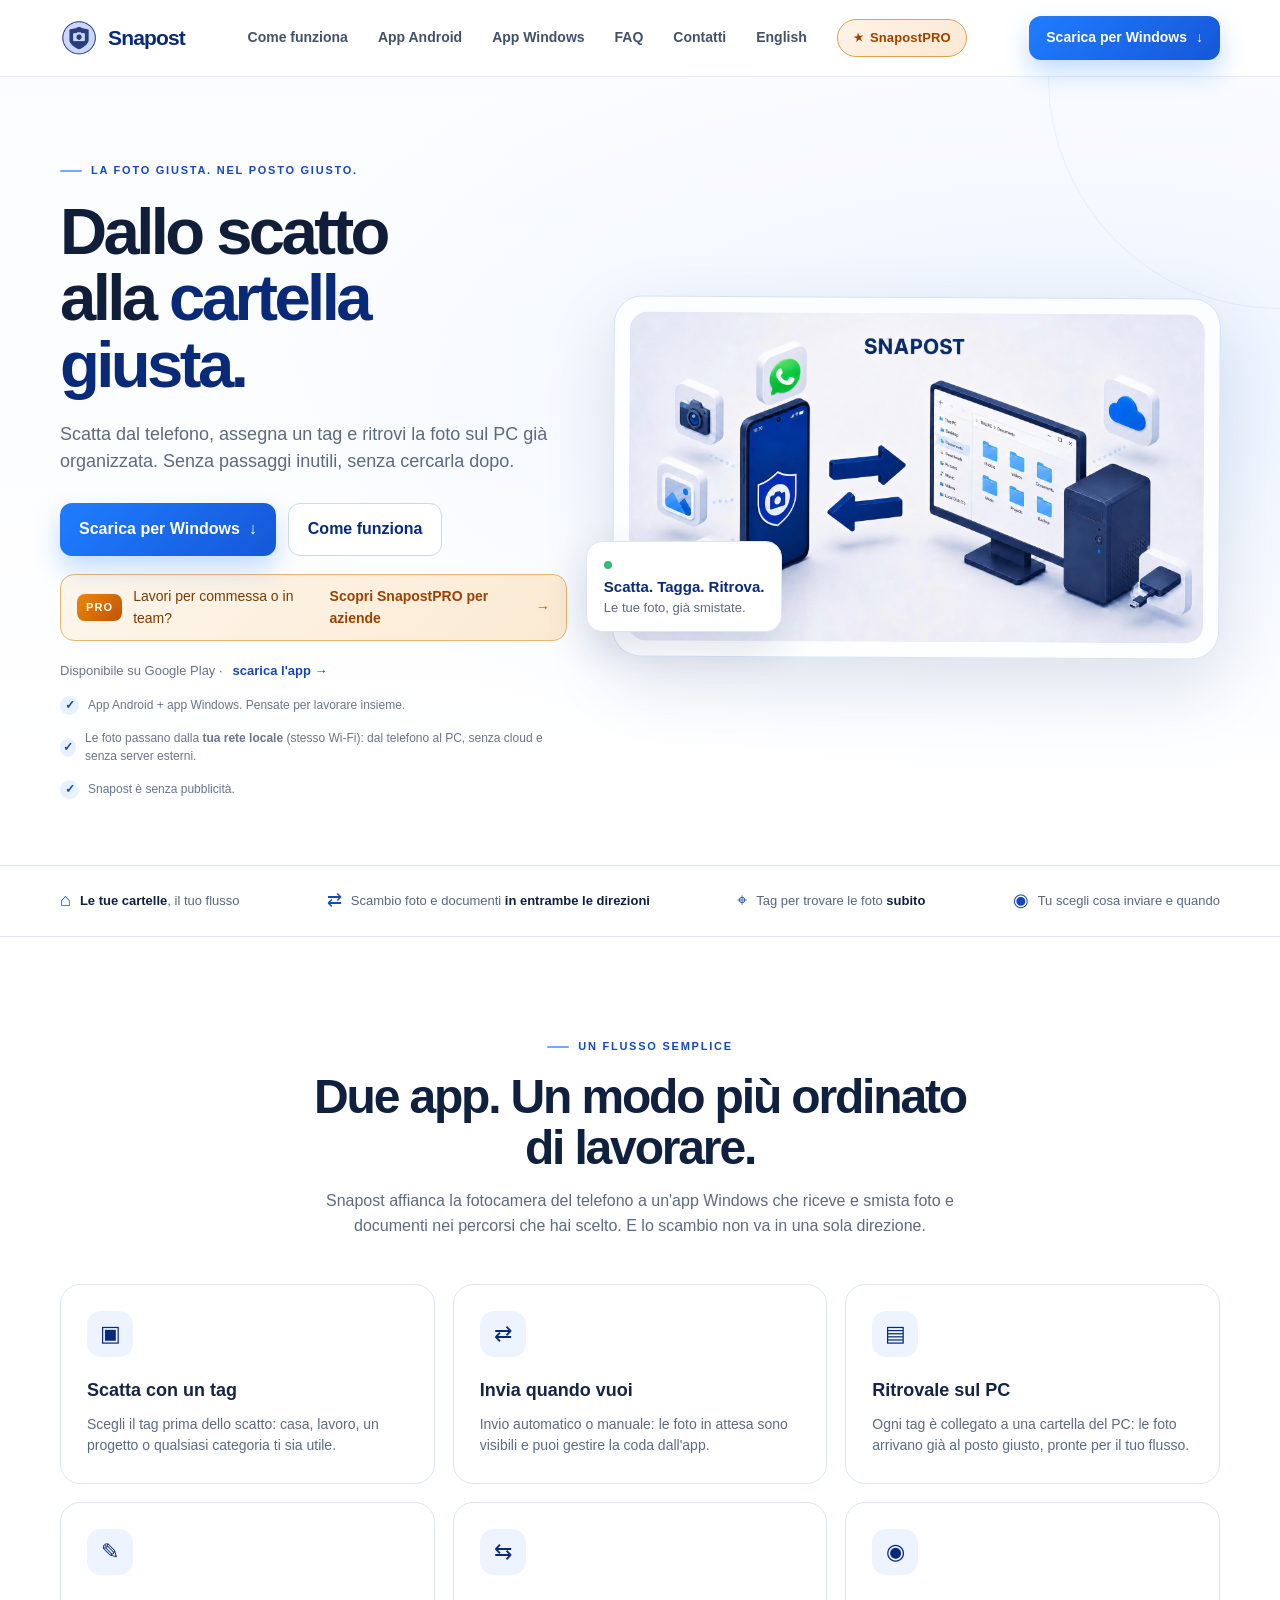
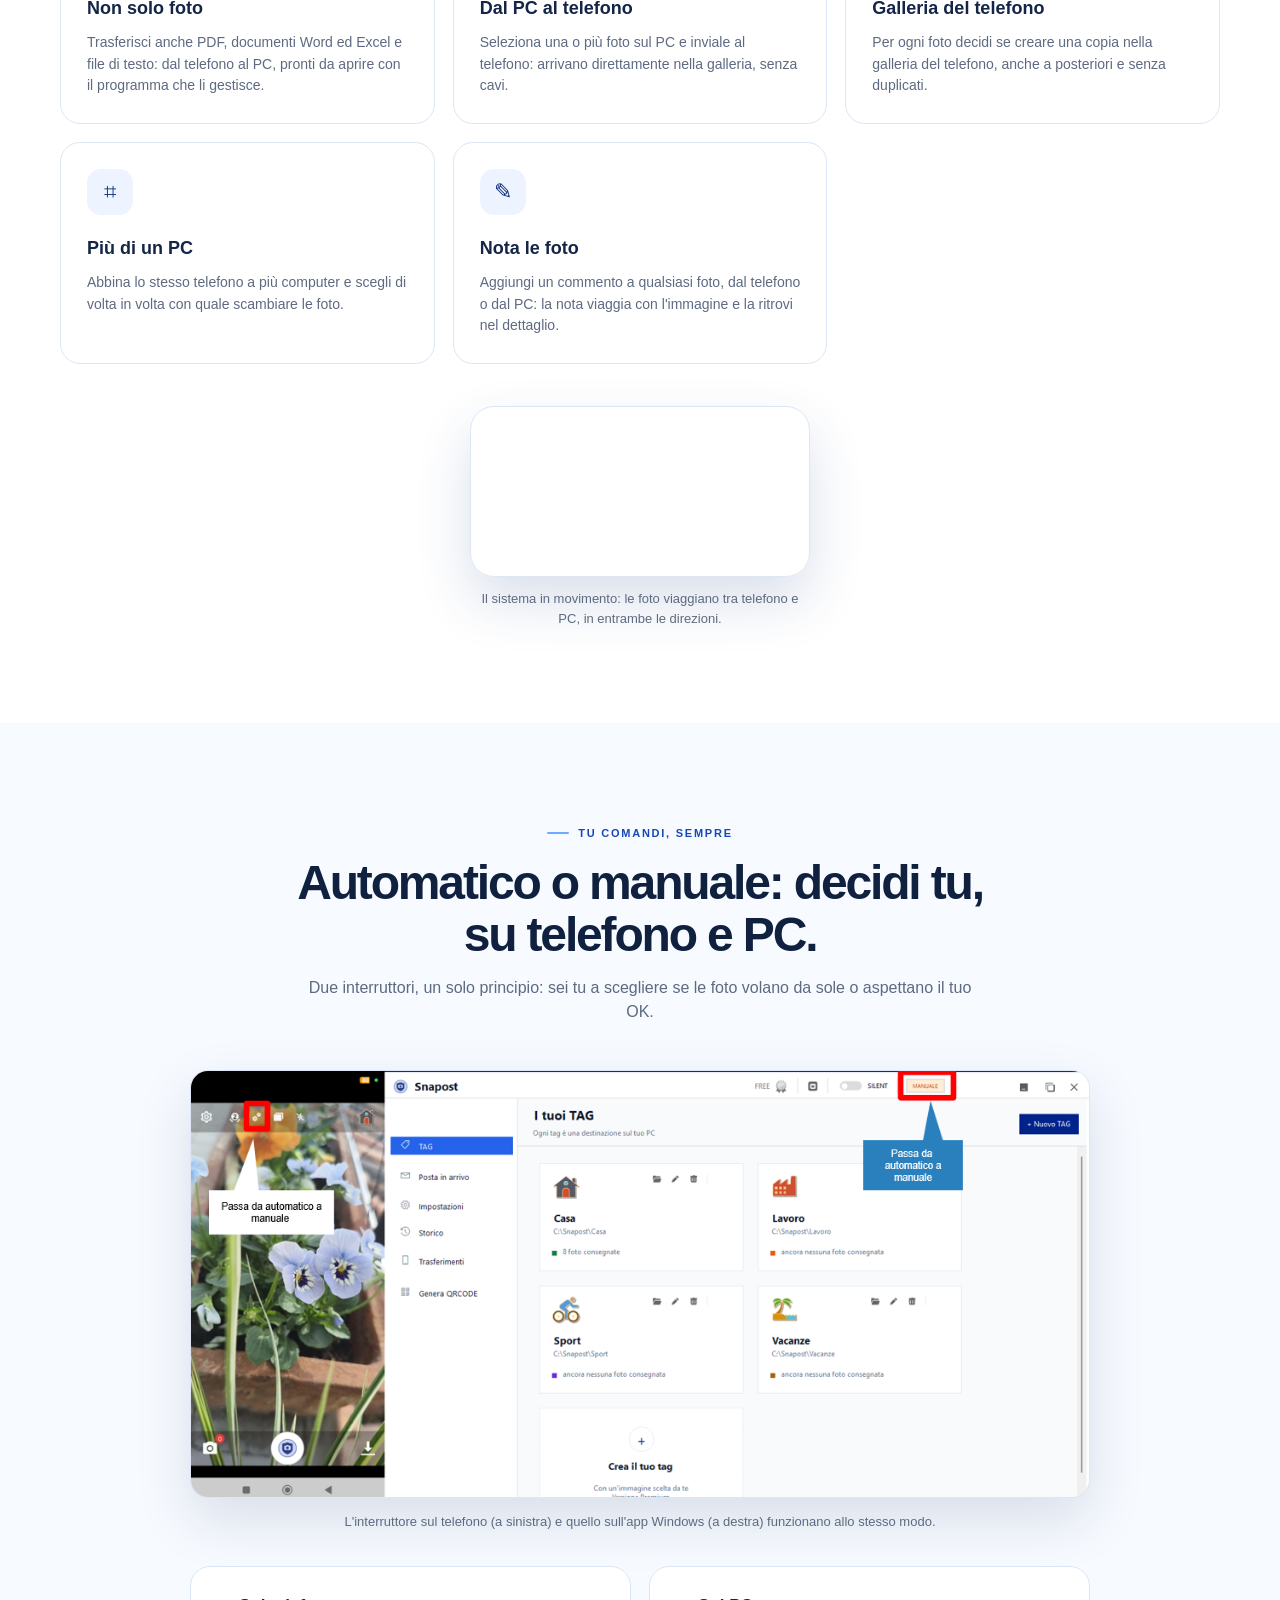
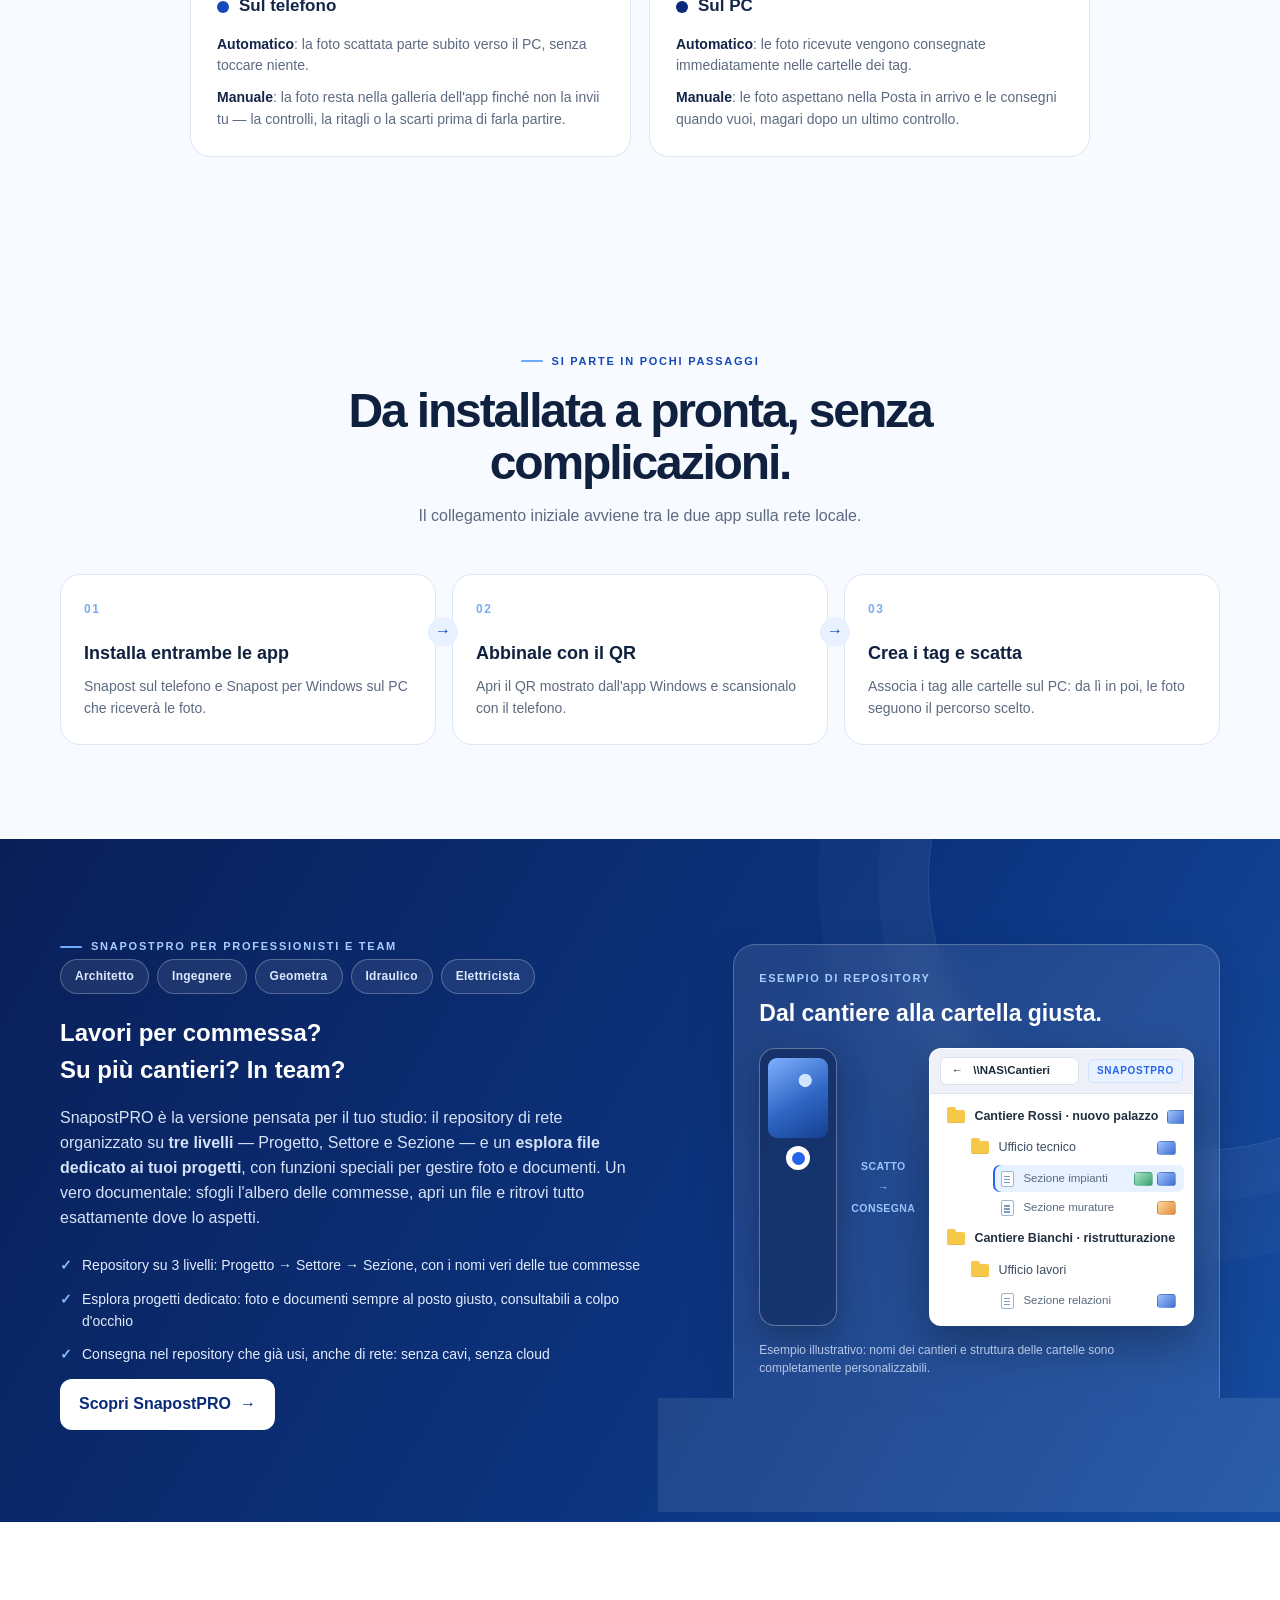
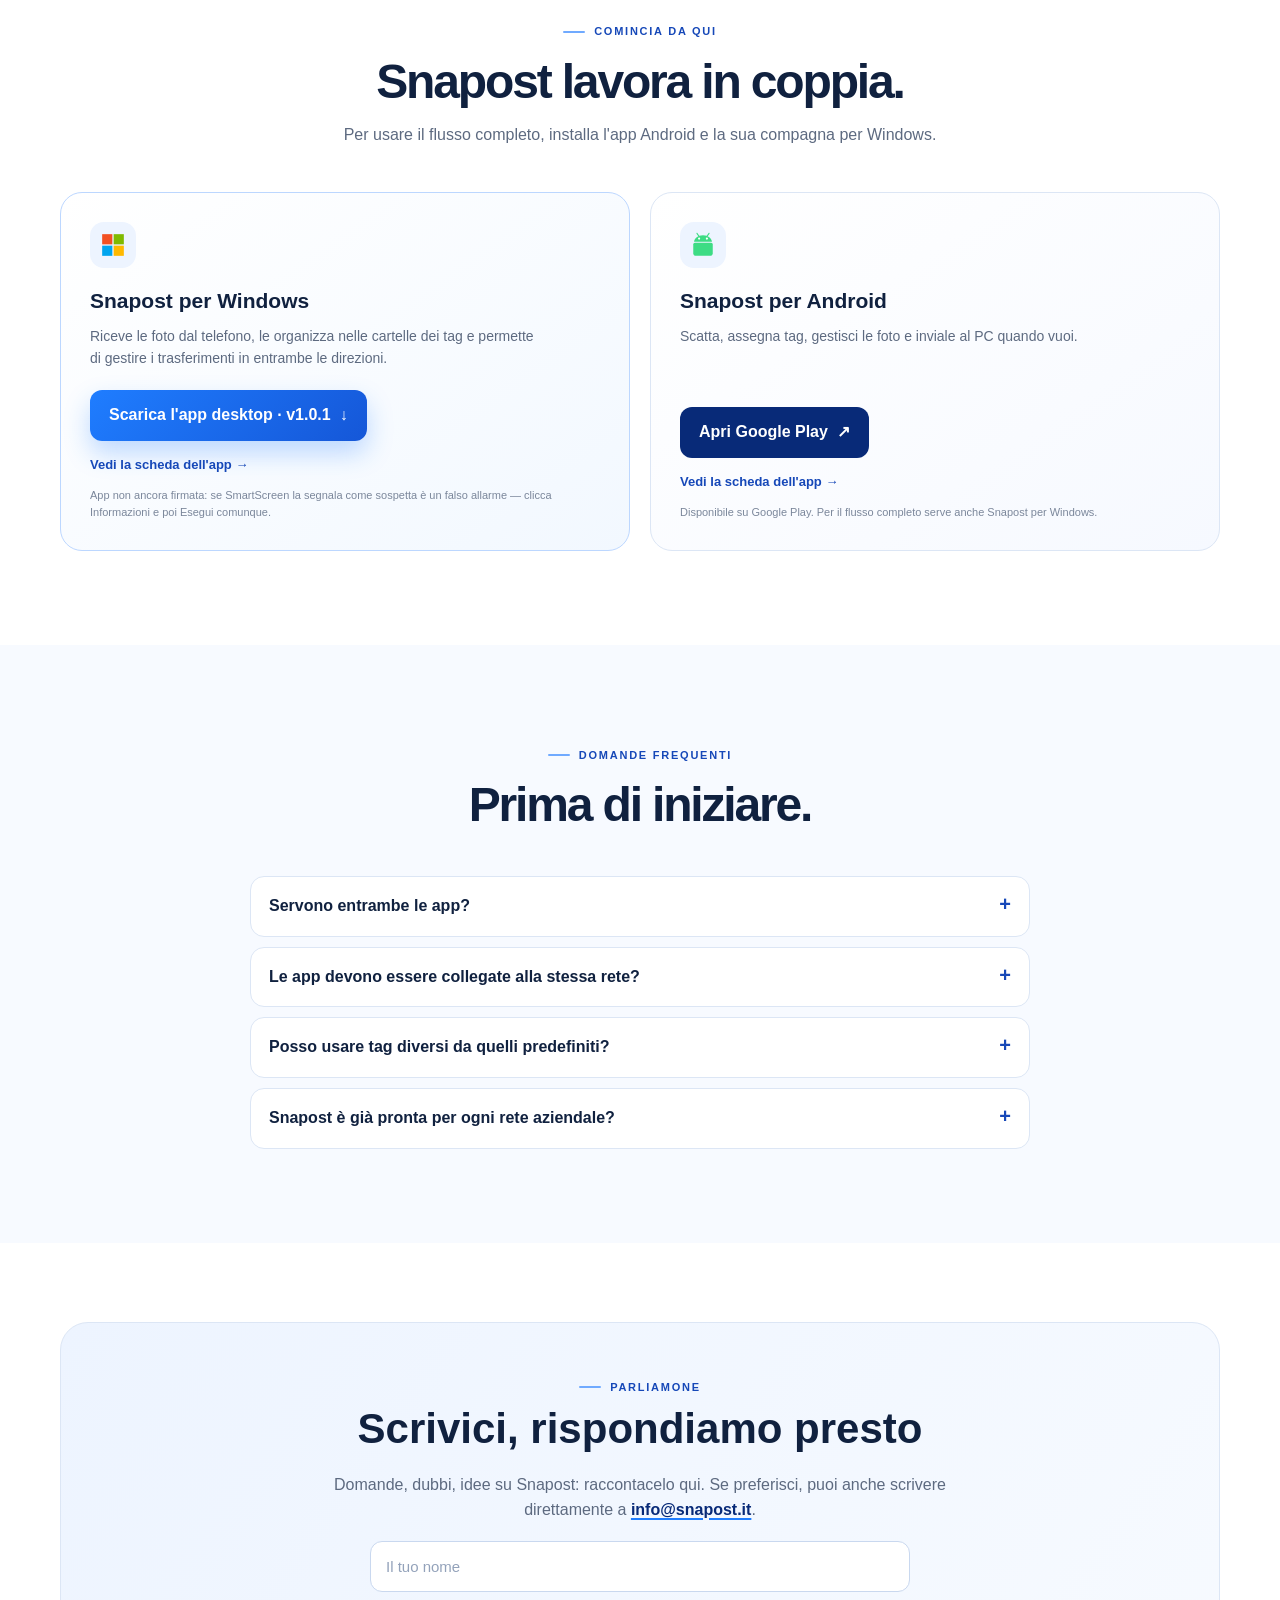
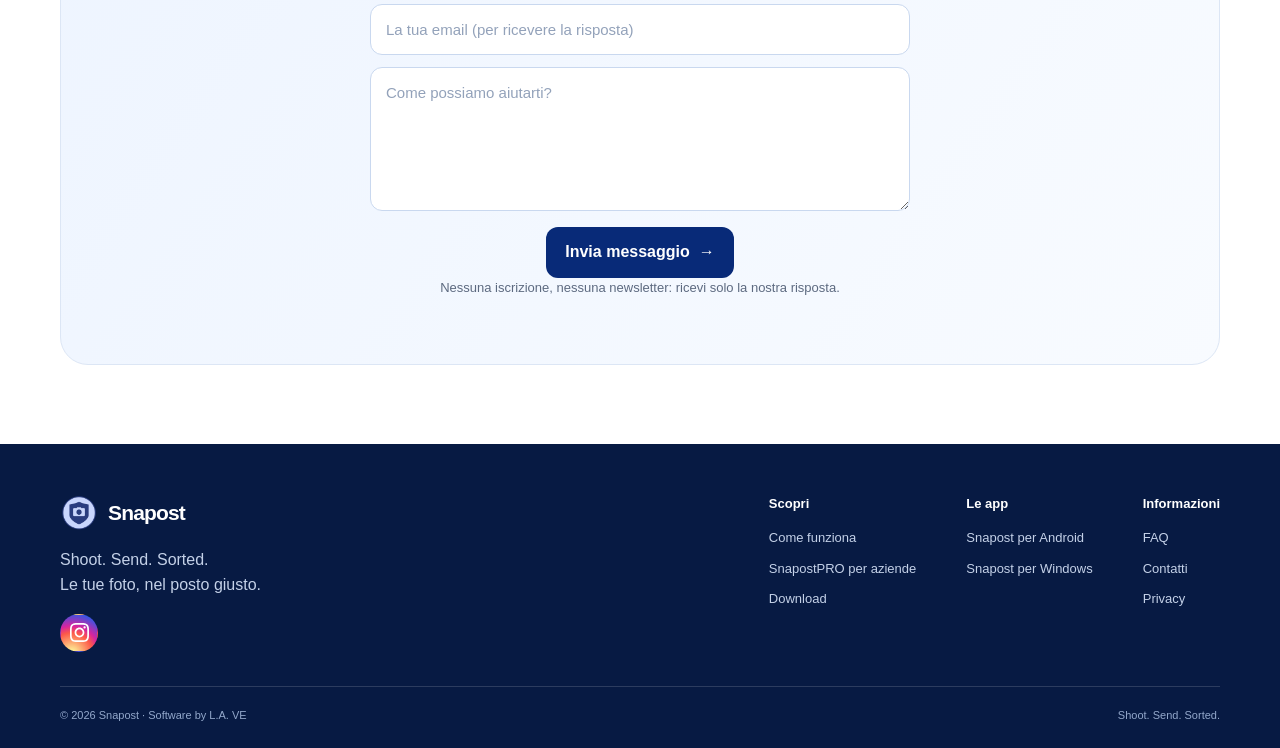
==== commit c1336854: "track-download-clicks" ====
--- a/index.html
+++ b/index.html
@@ -134,7 +134,7 @@
   <div class="container">
     <div class="section-head reveal"><div class="eyebrow">Comincia da qui</div><h2>Snapost lavora in coppia.</h2><p>Per usare il flusso completo, installa l'app Android e la sua compagna per Windows.</p></div>
     <div class="download-grid">
-      <article class="download-card win reveal"><div class="feature-icon" aria-hidden="true"><svg width="26" height="26" viewBox="0 0 24 24"><rect x="2" y="2" width="9.4" height="9.4" fill="#F25022"/><rect x="12.6" y="2" width="9.4" height="9.4" fill="#7FBA00"/><rect x="2" y="12.6" width="9.4" height="9.4" fill="#00A4EF"/><rect x="12.6" y="12.6" width="9.4" height="9.4" fill="#FFB900"/></svg></div><h3>Snapost per Windows</h3><p>Riceve le foto dal telefono, le organizza nelle cartelle dei tag e permette di gestire i trasferimenti in entrambe le direzioni.</p><a class="btn windows" href="download/Snapost_Setup_1.0.1.0.exe" download data-goatcounter="/download/snapost-windows">Scarica l'app desktop · v1.0.1 <span aria-hidden="true">↓</span></a><a class="more-link" href="windows.html">Vedi la scheda dell'app →</a><small>App non ancora firmata: se SmartScreen la segnala come sospetta è un falso allarme — clicca Informazioni e poi Esegui comunque.</small></article>
+      <article class="download-card win reveal"><div class="feature-icon" aria-hidden="true"><svg width="26" height="26" viewBox="0 0 24 24"><rect x="2" y="2" width="9.4" height="9.4" fill="#F25022"/><rect x="12.6" y="2" width="9.4" height="9.4" fill="#7FBA00"/><rect x="2" y="12.6" width="9.4" height="9.4" fill="#00A4EF"/><rect x="12.6" y="12.6" width="9.4" height="9.4" fill="#FFB900"/></svg></div><h3>Snapost per Windows</h3><p>Riceve le foto dal telefono, le organizza nelle cartelle dei tag e permette di gestire i trasferimenti in entrambe le direzioni.</p><a class="btn windows" href="download/Snapost_Setup_1.0.1.0.exe" download data-goatcounter-click="download-snapost-windows" data-goatcounter-no-session="1">Scarica l'app desktop · v1.0.1 <span aria-hidden="true">↓</span></a><a class="more-link" href="windows.html">Vedi la scheda dell'app →</a><small>App non ancora firmata: se SmartScreen la segnala come sospetta è un falso allarme — clicca Informazioni e poi Esegui comunque.</small></article>
       <article class="download-card reveal"><div class="feature-icon" aria-hidden="true"><svg width="26" height="26" viewBox="0 0 24 24" fill="#3DDC84"><path d="M7.7 3.9 6 1.6c-.2-.2-.1-.5.1-.7.2-.2.5-.1.7.1l1.8 2.4c1-.3 2.1-.5 3.4-.5s2.4.2 3.4.5L17.2 1c.2-.2.5-.3.7-.1.2.2.3.5.1.7l-1.7 2.3c2.2 1.1 3.7 3 4 5.1H3.7c.3-2.1 1.8-4 4-5.1z"/><circle cx="8.4" cy="6.1" r="1" fill="#fff"/><circle cx="15.6" cy="6.1" r="1" fill="#fff"/><path d="M3 11.5c0-.8.7-1.5 1.5-1.5h15c.8 0 1.5.7 1.5 1.5v8c0 1.4-1.1 2.5-2.5 2.5h-13C4.1 22 3 20.9 3 19.5z"/></svg></div><h3>Snapost per Android</h3><p>Scatta, assegna tag, gestisci le foto e inviale al PC quando vuoi.</p><a class="btn primary" href="https://play.google.com/store/apps/details?id=com.snapost.app" target="_blank" rel="noopener">Apri Google Play <span aria-hidden="true">↗</span></a><a class="more-link" href="android.html">Vedi la scheda dell'app →</a><small>Disponibile su Google Play. Per il flusso completo serve anche Snapost per Windows.</small></article>
     </div>
   </div>
